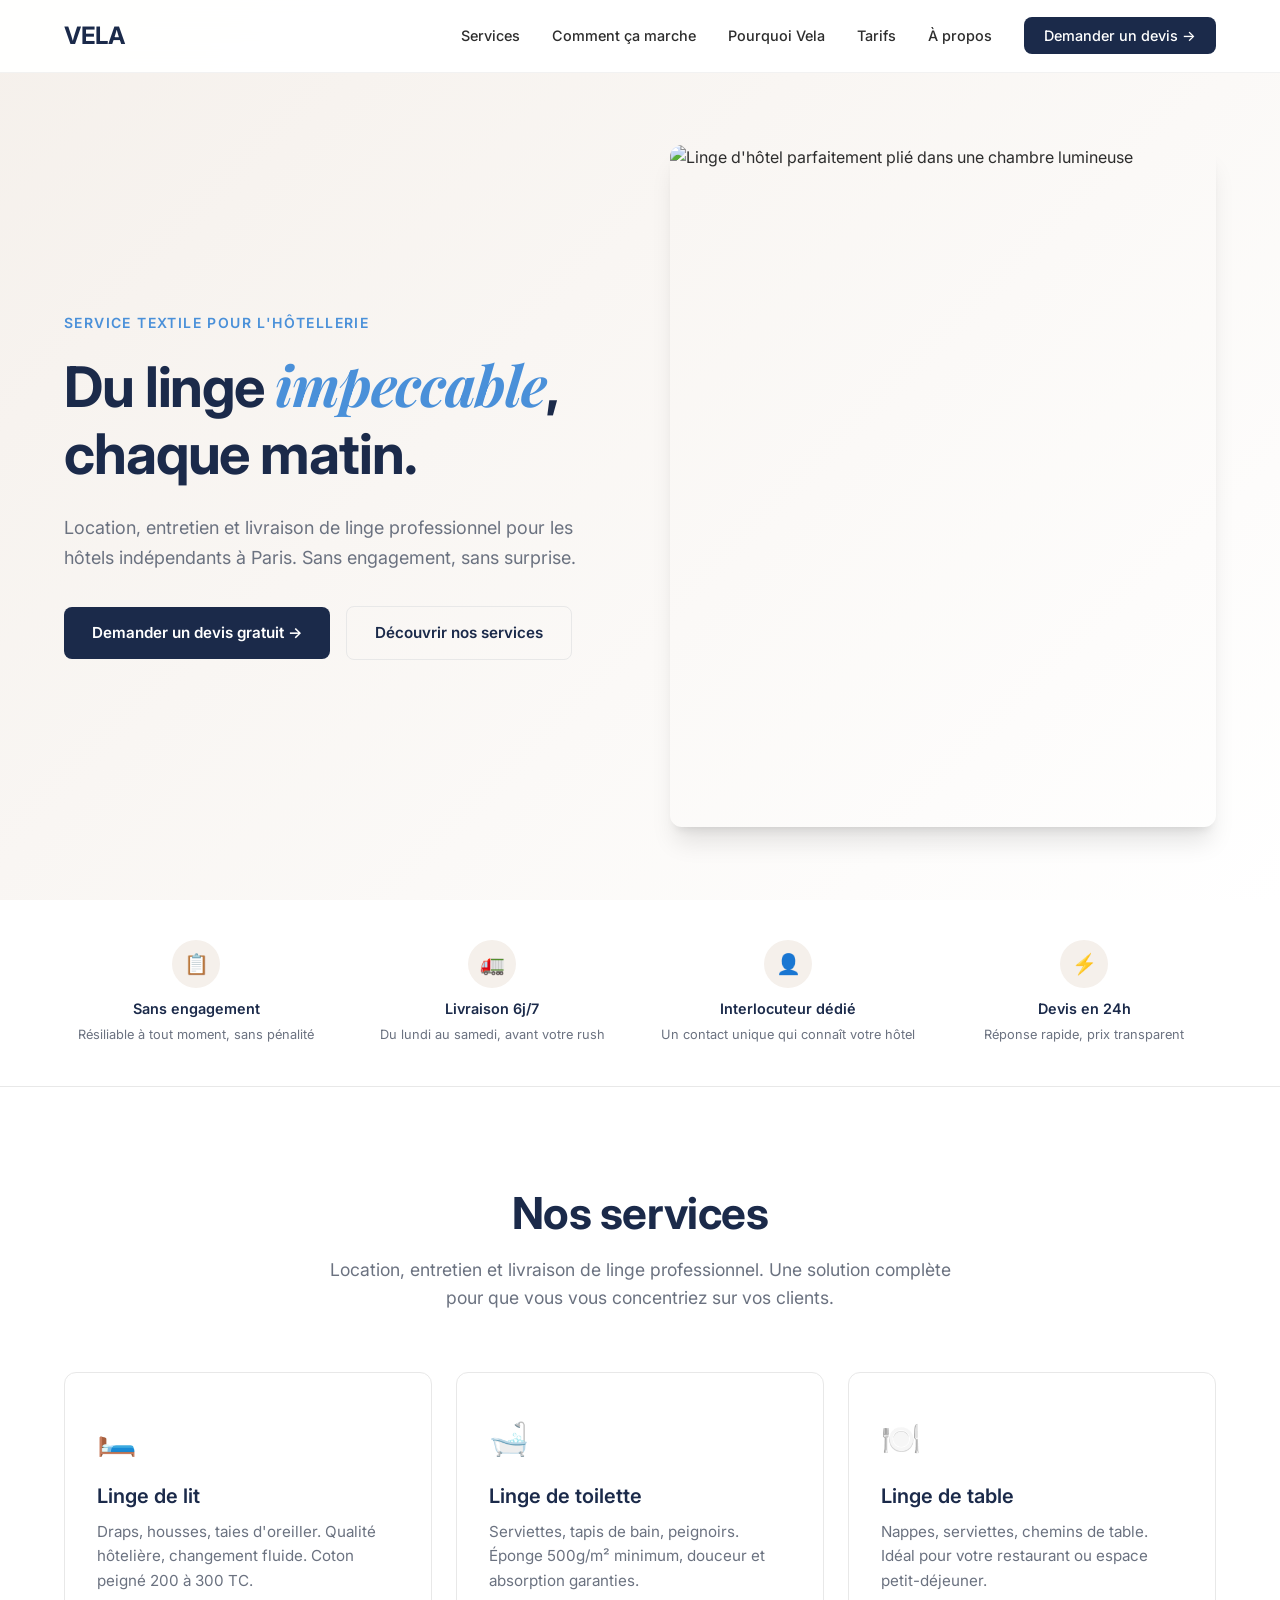
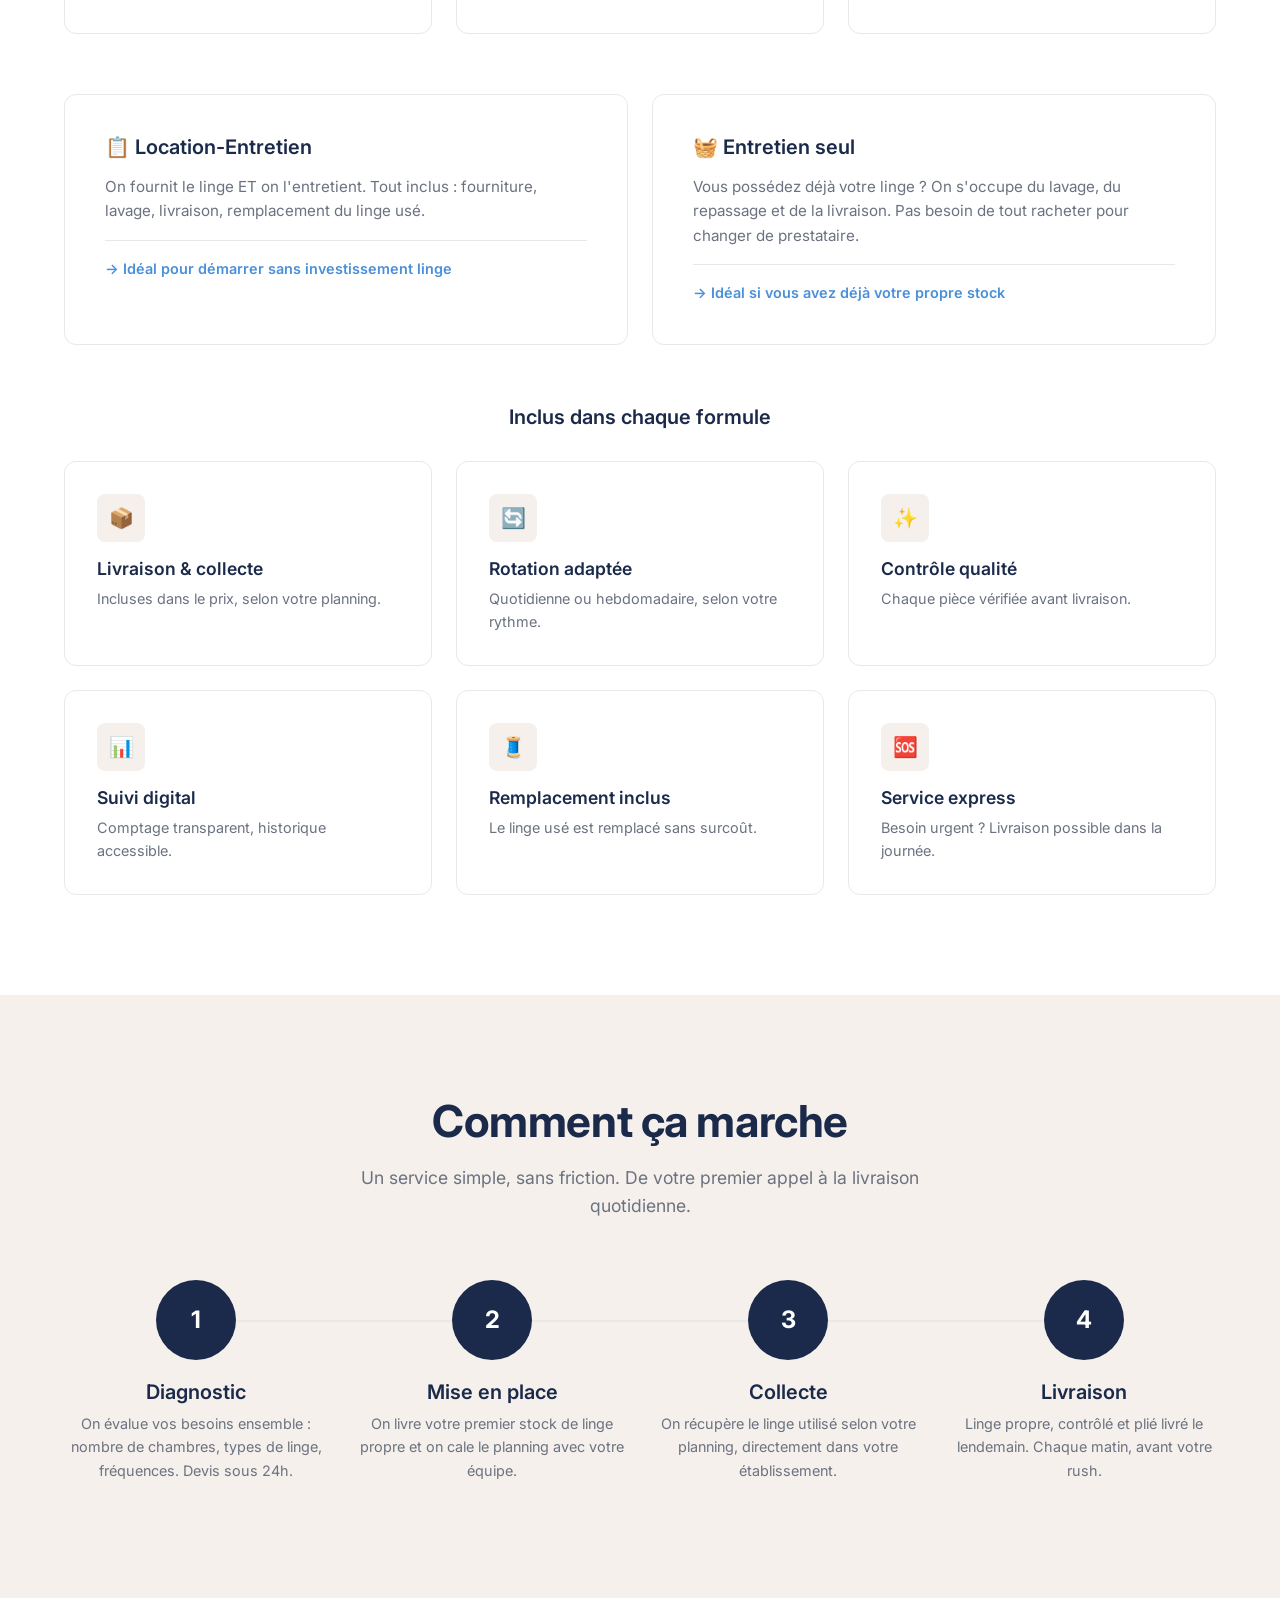
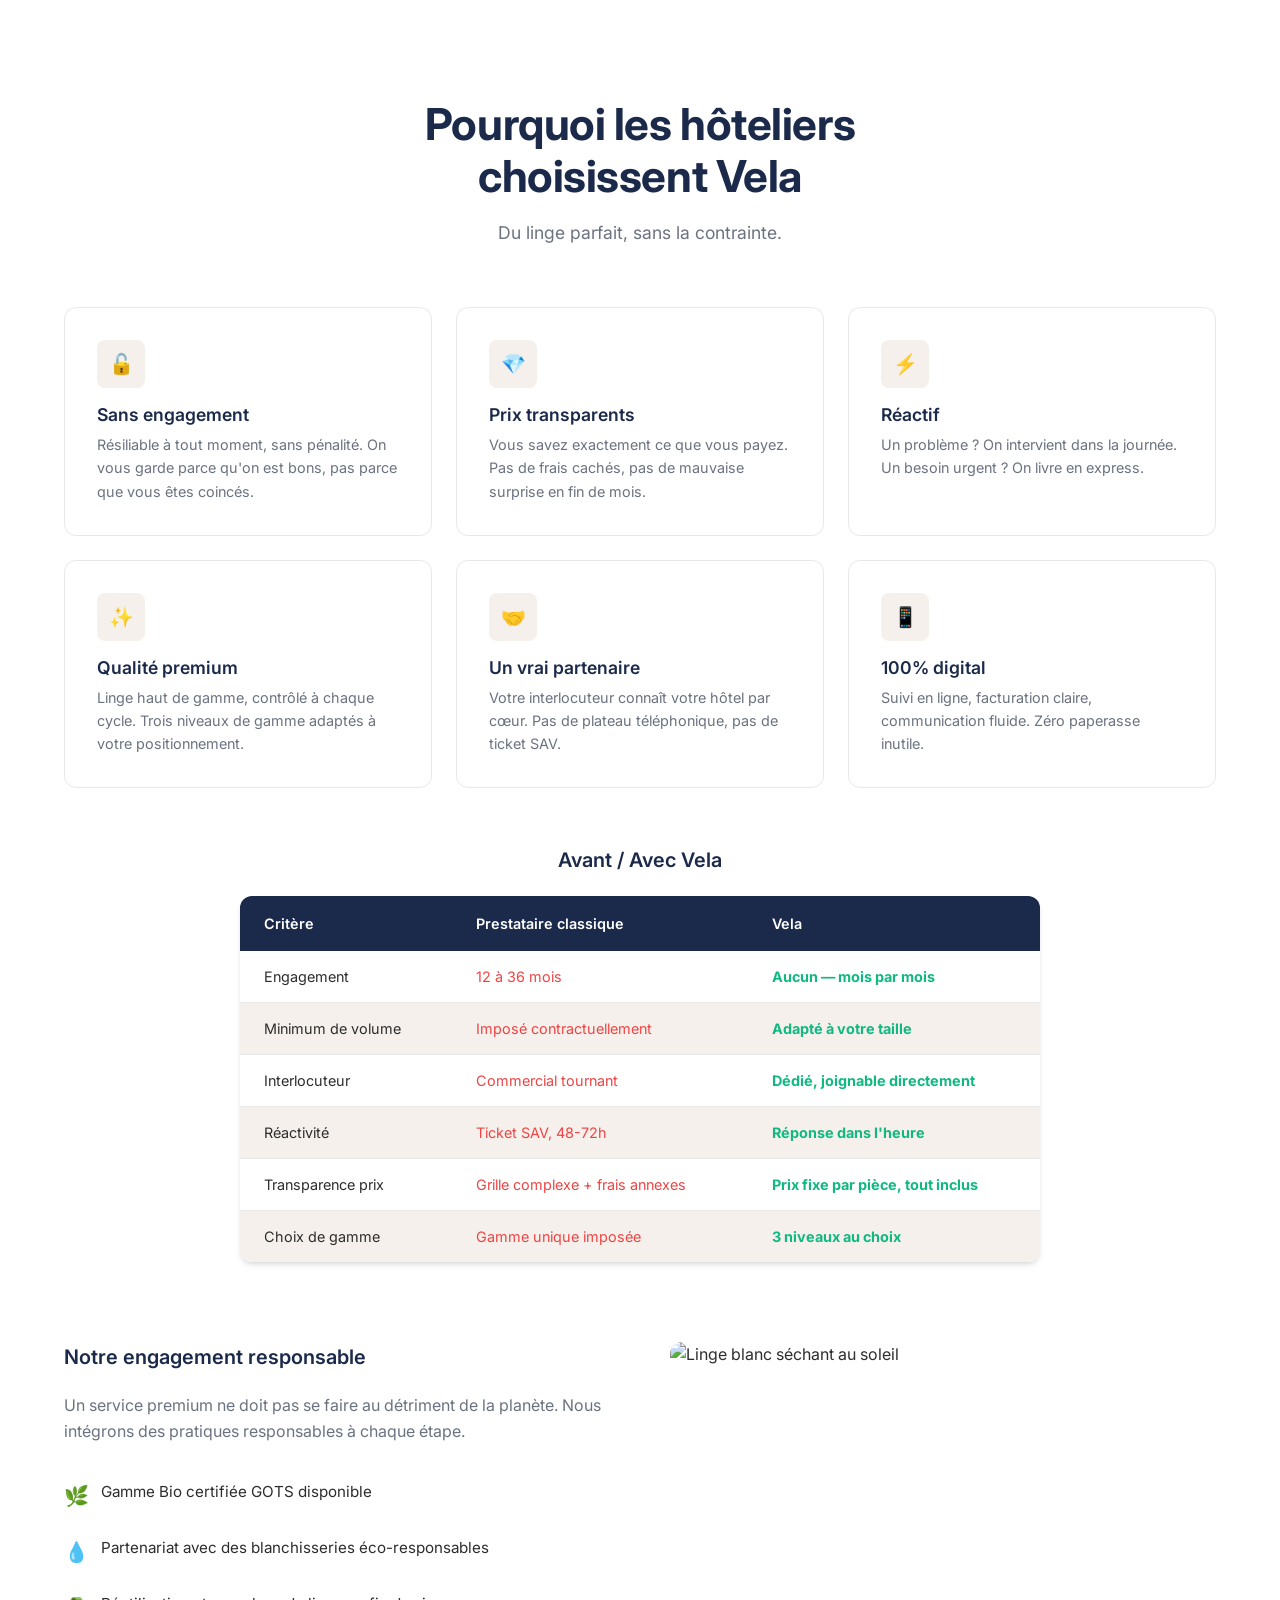
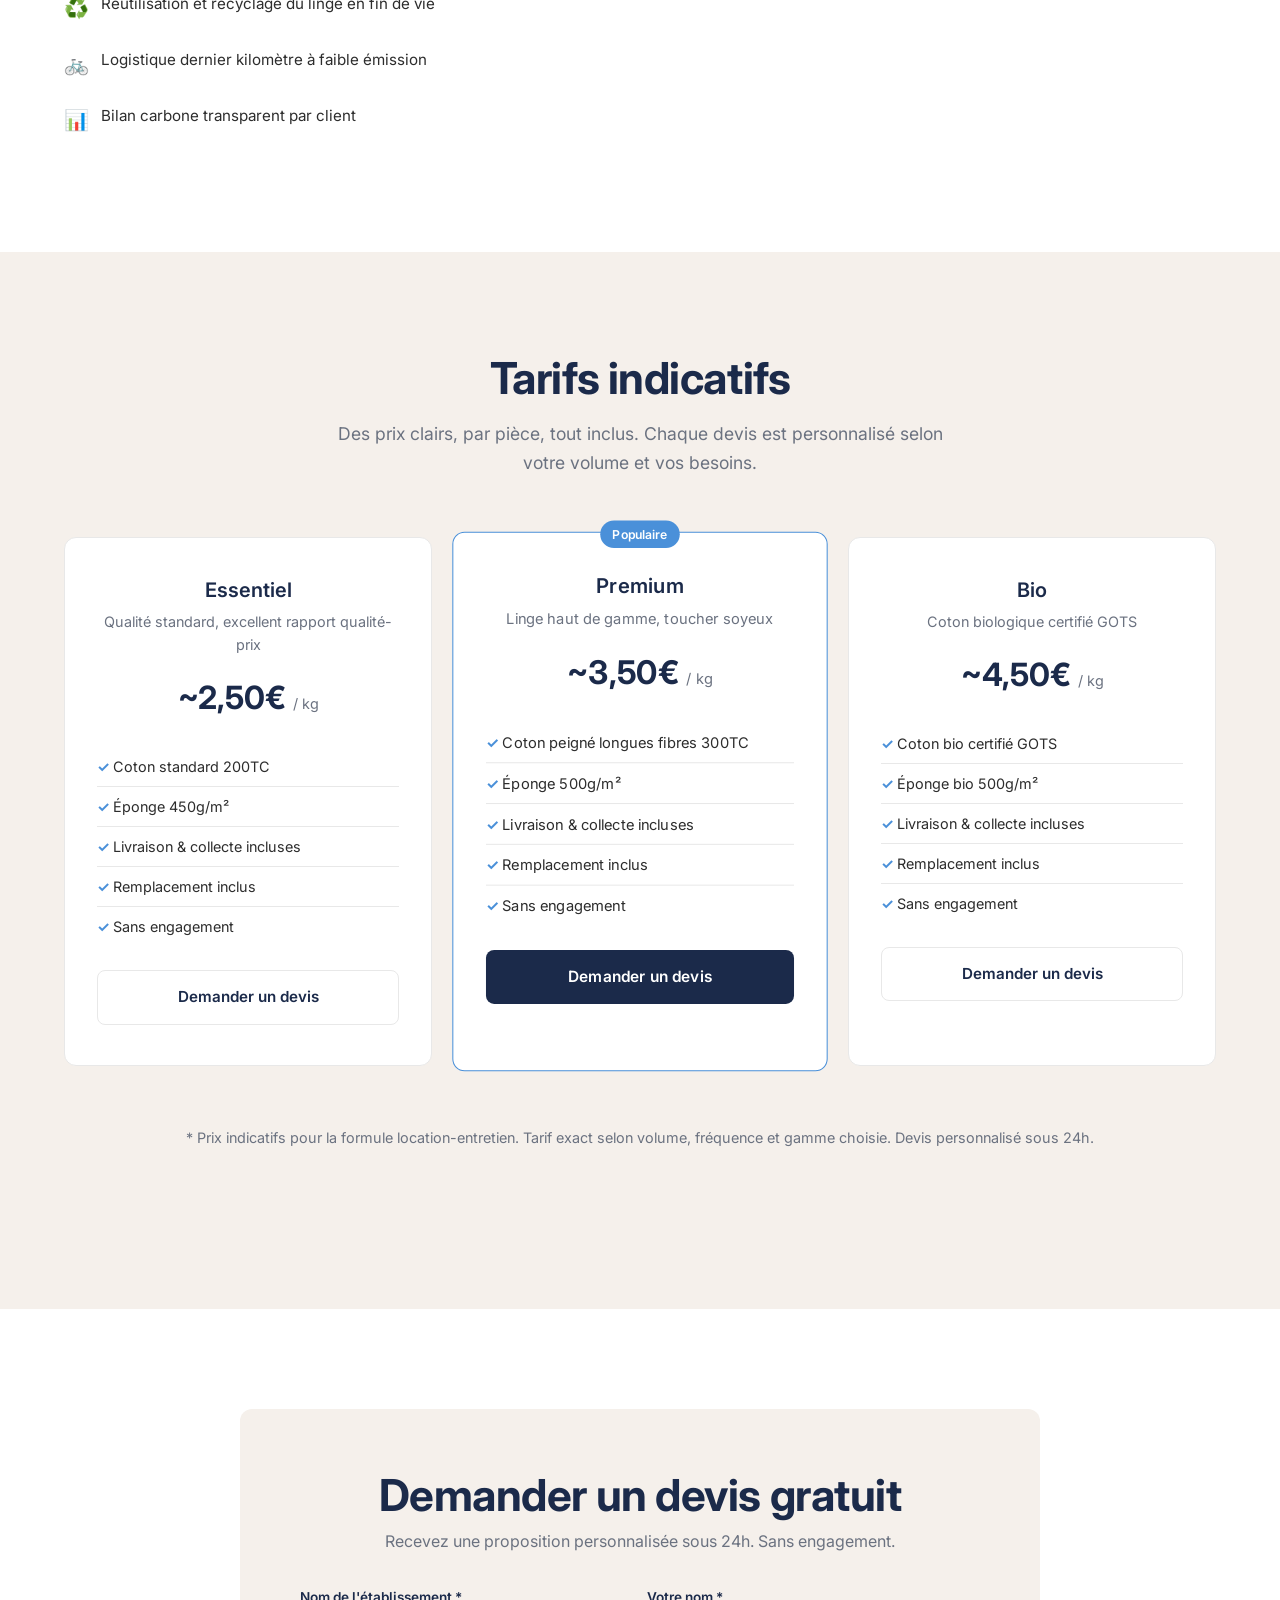
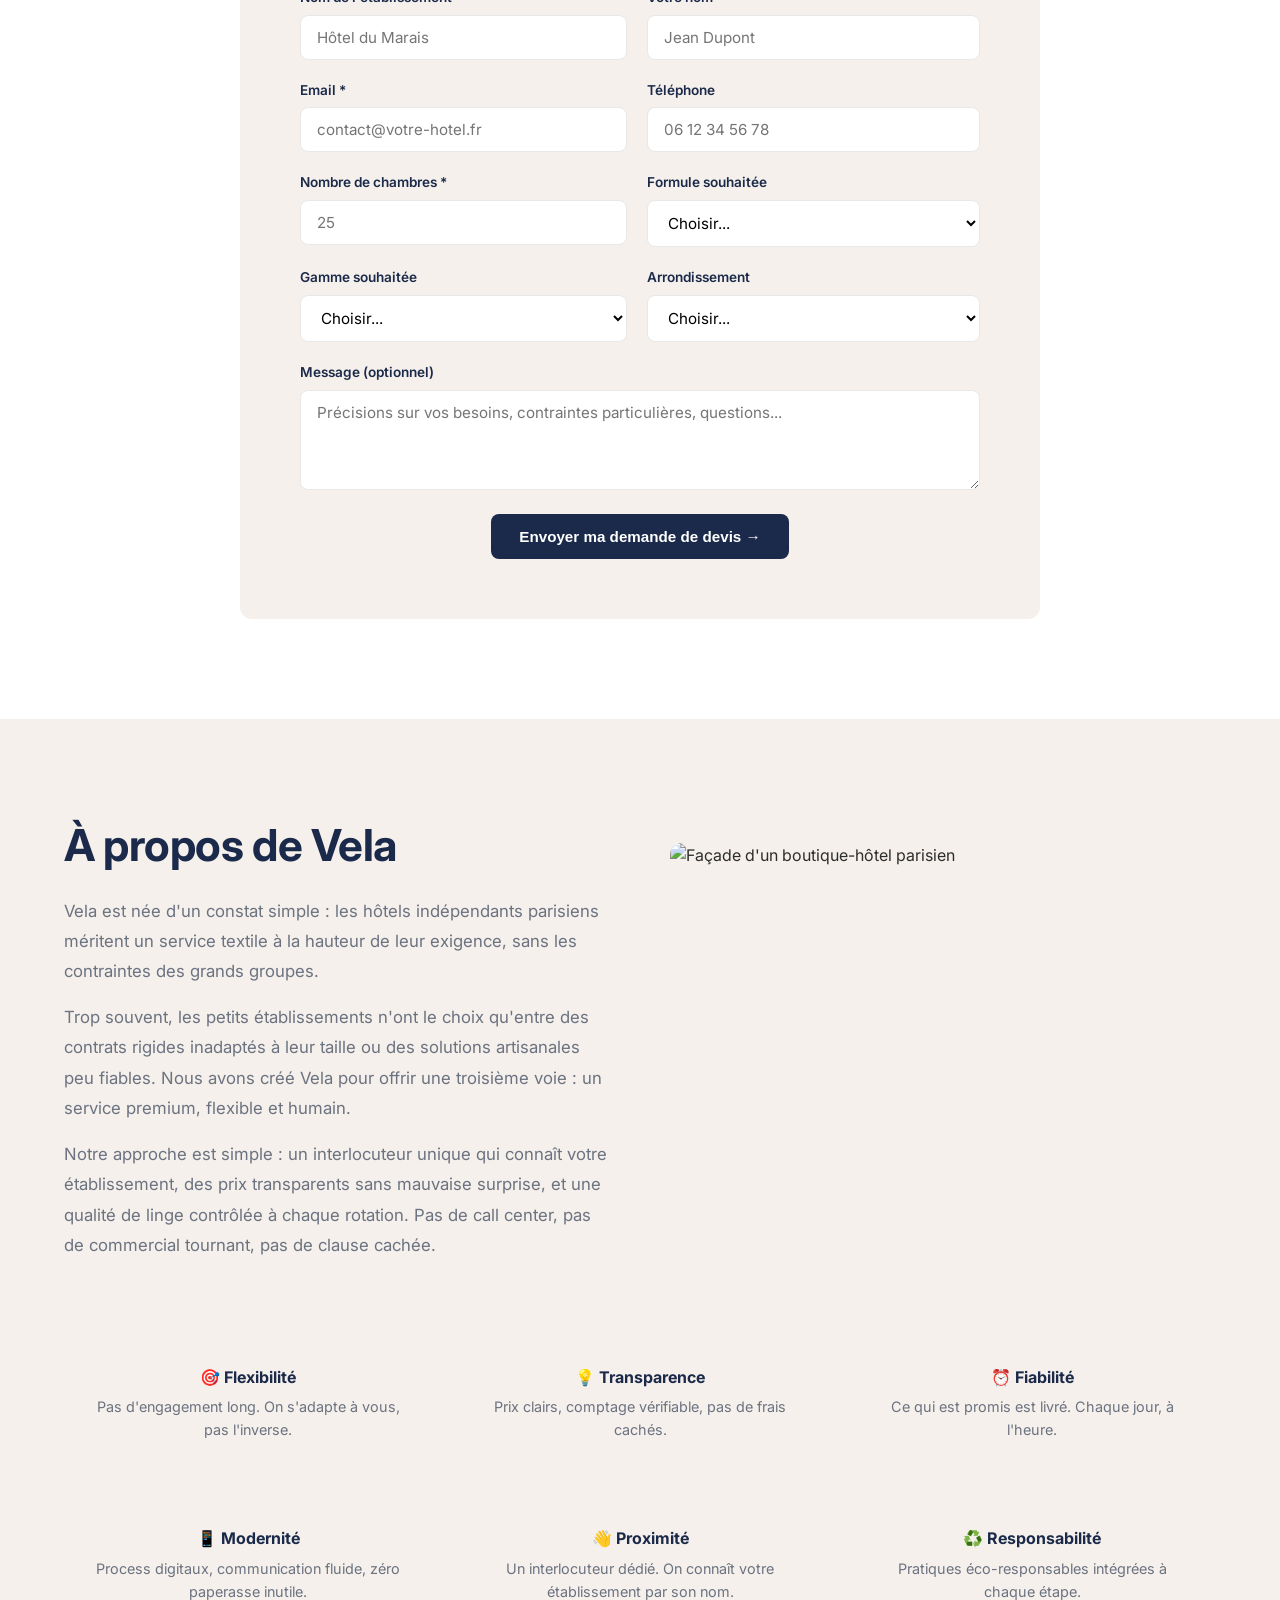
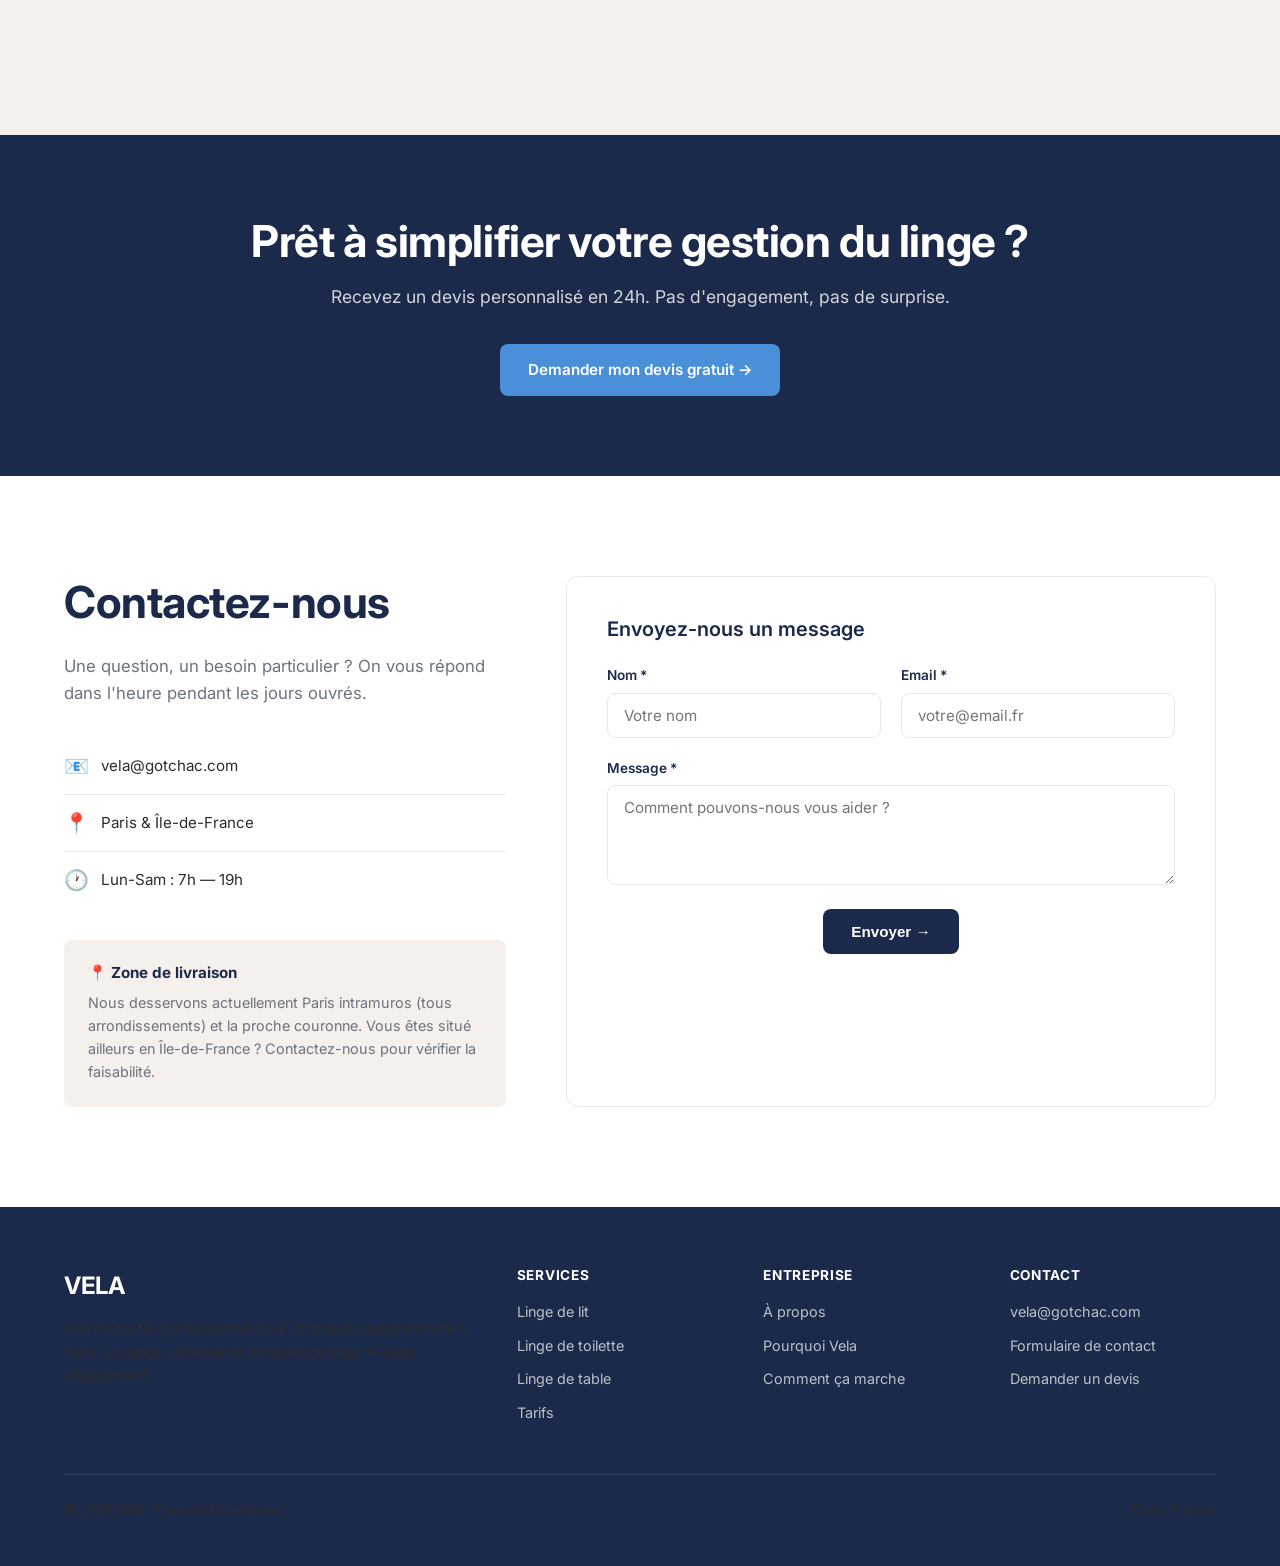
==== index.html @ cf4f5c00 "Add files via upload" ====
<!DOCTYPE html>
<html lang="fr">
<head>
  <meta charset="UTF-8">
  <meta name="viewport" content="width=device-width, initial-scale=1.0">
  <title>Vela — Service textile professionnel pour l'hôtellerie à Paris</title>
  <meta name="description" content="Location, entretien et livraison de linge professionnel pour les hôtels indépendants à Paris. Sans engagement, sans surprise.">
  
  <!-- Fonts -->
  <link rel="preconnect" href="https://fonts.googleapis.com">
  <link rel="preconnect" href="https://fonts.gstatic.com" crossorigin>
  <link href="https://fonts.googleapis.com/css2?family=Inter:wght@400;500;600;700&family=Playfair+Display:ital@0;1&display=swap" rel="stylesheet">
  
  <!-- Styles -->
  <link rel="stylesheet" href="styles.css">
  
  <!-- Favicon (simple V) -->
  <link rel="icon" href="data:image/svg+xml,<svg xmlns='http://www.w3.org/2000/svg' viewBox='0 0 100 100'><text y='.9em' font-size='90'>⛵</text></svg>">
</head>
<body>

  <!-- ========== NAVIGATION ========== -->
  <nav class="nav">
    <div class="nav-inner">
      <a href="#" class="nav-logo">VELA</a>
      <ul class="nav-links">
        <li><a href="#services">Services</a></li>
        <li><a href="#process">Comment ça marche</a></li>
        <li><a href="#pourquoi">Pourquoi Vela</a></li>
        <li><a href="#tarifs">Tarifs</a></li>
        <li><a href="#apropos">À propos</a></li>
        <li><a href="#devis" class="nav-cta">Demander un devis →</a></li>
      </ul>
      <button class="nav-mobile-toggle" aria-label="Menu">
        <span></span>
        <span></span>
        <span></span>
      </button>
    </div>
  </nav>

  <!-- Mobile Menu -->
  <div class="nav-mobile-menu">
    <a href="#services">Services</a>
    <a href="#process">Comment ça marche</a>
    <a href="#pourquoi">Pourquoi Vela</a>
    <a href="#tarifs">Tarifs</a>
    <a href="#apropos">À propos</a>
    <a href="#devis">Demander un devis</a>
  </div>

  <!-- ========== HERO ========== -->
  <section class="hero" id="home">
    <div class="hero-content">
      <div class="hero-text">
        <p class="hero-eyebrow">Service textile pour l'hôtellerie</p>
        <h1>Du linge <em>impeccable</em>, chaque matin.</h1>
        <p class="hero-subtitle">
          Location, entretien et livraison de linge professionnel 
          pour les hôtels indépendants à Paris. Sans engagement, sans surprise.
        </p>
        <div class="hero-ctas">
          <a href="#devis" class="btn btn-primary">Demander un devis gratuit →</a>
          <a href="#services" class="btn btn-secondary">Découvrir nos services</a>
        </div>
      </div>
      <div class="hero-image">
        <img src="https://images.unsplash.com/photo-1590490360182-c33d7e8f4ea3?w=800&q=80" alt="Linge d'hôtel parfaitement plié dans une chambre lumineuse">
      </div>
    </div>
  </section>

  <!-- ========== REASSURANCE BAR ========== -->
  <section class="reassurance">
    <div class="container">
      <div class="reassurance-grid">
        <div class="reassurance-item">
          <div class="reassurance-icon">📋</div>
          <h4>Sans engagement</h4>
          <p>Résiliable à tout moment, sans pénalité</p>
        </div>
        <div class="reassurance-item">
          <div class="reassurance-icon">🚛</div>
          <h4>Livraison 6j/7</h4>
          <p>Du lundi au samedi, avant votre rush</p>
        </div>
        <div class="reassurance-item">
          <div class="reassurance-icon">👤</div>
          <h4>Interlocuteur dédié</h4>
          <p>Un contact unique qui connaît votre hôtel</p>
        </div>
        <div class="reassurance-item">
          <div class="reassurance-icon">⚡</div>
          <h4>Devis en 24h</h4>
          <p>Réponse rapide, prix transparent</p>
        </div>
      </div>
    </div>
  </section>

  <!-- ========== SERVICES ========== -->
  <section class="section" id="services">
    <div class="container">
      <div class="section-header fade-in">
        <h2>Nos services</h2>
        <p>Location, entretien et livraison de linge professionnel. Une solution complète pour que vous vous concentriez sur vos clients.</p>
      </div>
      
      <div class="services-grid fade-in">
        <div class="service-card">
          <div class="service-card-icon">🛏️</div>
          <h3>Linge de lit</h3>
          <p>Draps, housses, taies d'oreiller. Qualité hôtelière, changement fluide. Coton peigné 200 à 300 TC.</p>
        </div>
        <div class="service-card">
          <div class="service-card-icon">🛁</div>
          <h3>Linge de toilette</h3>
          <p>Serviettes, tapis de bain, peignoirs. Éponge 500g/m² minimum, douceur et absorption garanties.</p>
        </div>
        <div class="service-card">
          <div class="service-card-icon">🍽️</div>
          <h3>Linge de table</h3>
          <p>Nappes, serviettes, chemins de table. Idéal pour votre restaurant ou espace petit-déjeuner.</p>
        </div>
      </div>

      <!-- Formulas -->
      <div class="formulas-grid fade-in" style="margin-top: 60px;">
        <div class="formula-card">
          <h3>📋 Location-Entretien</h3>
          <p>On fournit le linge ET on l'entretient. Tout inclus : fourniture, lavage, livraison, remplacement du linge usé.</p>
          <div class="formula-ideal">→ Idéal pour démarrer sans investissement linge</div>
        </div>
        <div class="formula-card">
          <h3>🧺 Entretien seul</h3>
          <p>Vous possédez déjà votre linge ? On s'occupe du lavage, du repassage et de la livraison. Pas besoin de tout racheter pour changer de prestataire.</p>
          <div class="formula-ideal">→ Idéal si vous avez déjà votre propre stock</div>
        </div>
      </div>

      <!-- Services included -->
      <div style="margin-top: 60px;" class="fade-in">
        <h3 style="text-align: center; margin-bottom: 32px;">Inclus dans chaque formule</h3>
        <div class="why-grid">
          <div class="why-card">
            <div class="why-card-icon">📦</div>
            <h3>Livraison & collecte</h3>
            <p>Incluses dans le prix, selon votre planning.</p>
          </div>
          <div class="why-card">
            <div class="why-card-icon">🔄</div>
            <h3>Rotation adaptée</h3>
            <p>Quotidienne ou hebdomadaire, selon votre rythme.</p>
          </div>
          <div class="why-card">
            <div class="why-card-icon">✨</div>
            <h3>Contrôle qualité</h3>
            <p>Chaque pièce vérifiée avant livraison.</p>
          </div>
          <div class="why-card">
            <div class="why-card-icon">📊</div>
            <h3>Suivi digital</h3>
            <p>Comptage transparent, historique accessible.</p>
          </div>
          <div class="why-card">
            <div class="why-card-icon">🧵</div>
            <h3>Remplacement inclus</h3>
            <p>Le linge usé est remplacé sans surcoût.</p>
          </div>
          <div class="why-card">
            <div class="why-card-icon">🆘</div>
            <h3>Service express</h3>
            <p>Besoin urgent ? Livraison possible dans la journée.</p>
          </div>
        </div>
      </div>
    </div>
  </section>

  <!-- ========== PROCESS ========== -->
  <section class="section section-warm" id="process">
    <div class="container">
      <div class="section-header fade-in">
        <h2>Comment ça marche</h2>
        <p>Un service simple, sans friction. De votre premier appel à la livraison quotidienne.</p>
      </div>
      
      <div class="process-grid fade-in">
        <div class="process-step">
          <div class="process-number">1</div>
          <h3>Diagnostic</h3>
          <p>On évalue vos besoins ensemble : nombre de chambres, types de linge, fréquences. Devis sous 24h.</p>
        </div>
        <div class="process-step">
          <div class="process-number">2</div>
          <h3>Mise en place</h3>
          <p>On livre votre premier stock de linge propre et on cale le planning avec votre équipe.</p>
        </div>
        <div class="process-step">
          <div class="process-number">3</div>
          <h3>Collecte</h3>
          <p>On récupère le linge utilisé selon votre planning, directement dans votre établissement.</p>
        </div>
        <div class="process-step">
          <div class="process-number">4</div>
          <h3>Livraison</h3>
          <p>Linge propre, contrôlé et plié livré le lendemain. Chaque matin, avant votre rush.</p>
        </div>
      </div>
    </div>
  </section>

  <!-- ========== POURQUOI VELA ========== -->
  <section class="section" id="pourquoi">
    <div class="container">
      <div class="section-header fade-in">
        <h2>Pourquoi les hôteliers choisissent Vela</h2>
        <p>Du linge parfait, sans la contrainte.</p>
      </div>
      
      <div class="why-grid fade-in">
        <div class="why-card">
          <div class="why-card-icon">🔓</div>
          <h3>Sans engagement</h3>
          <p>Résiliable à tout moment, sans pénalité. On vous garde parce qu'on est bons, pas parce que vous êtes coincés.</p>
        </div>
        <div class="why-card">
          <div class="why-card-icon">💎</div>
          <h3>Prix transparents</h3>
          <p>Vous savez exactement ce que vous payez. Pas de frais cachés, pas de mauvaise surprise en fin de mois.</p>
        </div>
        <div class="why-card">
          <div class="why-card-icon">⚡</div>
          <h3>Réactif</h3>
          <p>Un problème ? On intervient dans la journée. Un besoin urgent ? On livre en express.</p>
        </div>
        <div class="why-card">
          <div class="why-card-icon">✨</div>
          <h3>Qualité premium</h3>
          <p>Linge haut de gamme, contrôlé à chaque cycle. Trois niveaux de gamme adaptés à votre positionnement.</p>
        </div>
        <div class="why-card">
          <div class="why-card-icon">🤝</div>
          <h3>Un vrai partenaire</h3>
          <p>Votre interlocuteur connaît votre hôtel par cœur. Pas de plateau téléphonique, pas de ticket SAV.</p>
        </div>
        <div class="why-card">
          <div class="why-card-icon">📱</div>
          <h3>100% digital</h3>
          <p>Suivi en ligne, facturation claire, communication fluide. Zéro paperasse inutile.</p>
        </div>
      </div>

      <!-- Comparison Table -->
      <div class="comparison fade-in">
        <h3 style="text-align: center; margin-bottom: 24px;">Avant / Avec Vela</h3>
        <table class="comparison-table">
          <thead>
            <tr>
              <th>Critère</th>
              <th>Prestataire classique</th>
              <th>Vela</th>
            </tr>
          </thead>
          <tbody>
            <tr>
              <td>Engagement</td>
              <td class="cross">12 à 36 mois</td>
              <td class="check">Aucun — mois par mois</td>
            </tr>
            <tr>
              <td>Minimum de volume</td>
              <td class="cross">Imposé contractuellement</td>
              <td class="check">Adapté à votre taille</td>
            </tr>
            <tr>
              <td>Interlocuteur</td>
              <td class="cross">Commercial tournant</td>
              <td class="check">Dédié, joignable directement</td>
            </tr>
            <tr>
              <td>Réactivité</td>
              <td class="cross">Ticket SAV, 48-72h</td>
              <td class="check">Réponse dans l'heure</td>
            </tr>
            <tr>
              <td>Transparence prix</td>
              <td class="cross">Grille complexe + frais annexes</td>
              <td class="check">Prix fixe par pièce, tout inclus</td>
            </tr>
            <tr>
              <td>Choix de gamme</td>
              <td class="cross">Gamme unique imposée</td>
              <td class="check">3 niveaux au choix</td>
            </tr>
          </tbody>
        </table>
      </div>

      <!-- RSE -->
      <div class="rse-content fade-in" style="margin-top: 80px;">
        <div>
          <h3 style="margin-bottom: 24px;">Notre engagement responsable</h3>
          <p style="color: var(--color-light-text); margin-bottom: 24px;">Un service premium ne doit pas se faire au détriment de la planète. Nous intégrons des pratiques responsables à chaque étape.</p>
          <ul class="rse-list">
            <li><span>🌿</span> Gamme Bio certifiée GOTS disponible</li>
            <li><span>💧</span> Partenariat avec des blanchisseries éco-responsables</li>
            <li><span>♻️</span> Réutilisation et recyclage du linge en fin de vie</li>
            <li><span>🚲</span> Logistique dernier kilomètre à faible émission</li>
            <li><span>📊</span> Bilan carbone transparent par client</li>
          </ul>
        </div>
        <div class="about-image">
          <img src="https://images.unsplash.com/photo-1501876725168-00c445821c9e?w=700&q=80" alt="Linge blanc séchant au soleil">
        </div>
      </div>
    </div>
  </section>

  <!-- ========== TARIFS ========== -->
  <section class="section section-warm" id="tarifs">
    <div class="container">
      <div class="section-header fade-in">
        <h2>Tarifs indicatifs</h2>
        <p>Des prix clairs, par pièce, tout inclus. Chaque devis est personnalisé selon votre volume et vos besoins.</p>
      </div>

      <div class="pricing-cards fade-in">
        <div class="pricing-card">
          <h3>Essentiel</h3>
          <p style="color: var(--color-light-text); font-size: 0.9rem;">Qualité standard, excellent rapport qualité-prix</p>
          <div class="price">~2,50€ <span>/ kg</span></div>
          <ul>
            <li>Coton standard 200TC</li>
            <li>Éponge 450g/m²</li>
            <li>Livraison & collecte incluses</li>
            <li>Remplacement inclus</li>
            <li>Sans engagement</li>
          </ul>
          <a href="#devis" class="btn btn-secondary" style="width: 100%; justify-content: center;">Demander un devis</a>
        </div>

        <div class="pricing-card featured">
          <h3>Premium</h3>
          <p style="color: var(--color-light-text); font-size: 0.9rem;">Linge haut de gamme, toucher soyeux</p>
          <div class="price">~3,50€ <span>/ kg</span></div>
          <ul>
            <li>Coton peigné longues fibres 300TC</li>
            <li>Éponge 500g/m²</li>
            <li>Livraison & collecte incluses</li>
            <li>Remplacement inclus</li>
            <li>Sans engagement</li>
          </ul>
          <a href="#devis" class="btn btn-primary" style="width: 100%; justify-content: center;">Demander un devis</a>
        </div>

        <div class="pricing-card">
          <h3>Bio</h3>
          <p style="color: var(--color-light-text); font-size: 0.9rem;">Coton biologique certifié GOTS</p>
          <div class="price">~4,50€ <span>/ kg</span></div>
          <ul>
            <li>Coton bio certifié GOTS</li>
            <li>Éponge bio 500g/m²</li>
            <li>Livraison & collecte incluses</li>
            <li>Remplacement inclus</li>
            <li>Sans engagement</li>
          </ul>
          <a href="#devis" class="btn btn-secondary" style="width: 100%; justify-content: center;">Demander un devis</a>
        </div>
      </div>

      <p style="text-align: center; color: var(--color-light-text); font-size: 0.9rem; margin-bottom: 60px;">
        * Prix indicatifs pour la formule location-entretien. Tarif exact selon volume, fréquence et gamme choisie. Devis personnalisé sous 24h.
      </p>
    </div>
  </section>

  <!-- ========== DEVIS FORM ========== -->
  <section class="section" id="devis">
    <div class="container">
      <div class="quote-form-section fade-in">
        <h2>Demander un devis gratuit</h2>
        <p>Recevez une proposition personnalisée sous 24h. Sans engagement.</p>
        
        <form id="quote-form">
          <div class="form-grid">
            <div class="form-group">
              <label for="hotel-name">Nom de l'établissement *</label>
              <input type="text" id="hotel-name" name="hotel_name" required placeholder="Hôtel du Marais">
            </div>
            <div class="form-group">
              <label for="contact-name">Votre nom *</label>
              <input type="text" id="contact-name" name="contact_name" required placeholder="Jean Dupont">
            </div>
            <div class="form-group">
              <label for="email">Email *</label>
              <input type="email" id="email" name="email" required placeholder="contact@votre-hotel.fr">
            </div>
            <div class="form-group">
              <label for="phone">Téléphone</label>
              <input type="tel" id="phone" name="phone" placeholder="06 12 34 56 78">
            </div>
            <div class="form-group">
              <label for="rooms">Nombre de chambres *</label>
              <input type="number" id="rooms" name="rooms" required placeholder="25" min="1">
            </div>
            <div class="form-group">
              <label for="formula">Formule souhaitée</label>
              <select id="formula" name="formula">
                <option value="">Choisir...</option>
                <option value="location-entretien">Location-Entretien (tout inclus)</option>
                <option value="entretien-seul">Entretien seul (votre linge)</option>
                <option value="ne-sait-pas">Je ne sais pas encore</option>
              </select>
            </div>
            <div class="form-group">
              <label for="gamme">Gamme souhaitée</label>
              <select id="gamme" name="gamme">
                <option value="">Choisir...</option>
                <option value="essentiel">Essentiel</option>
                <option value="premium">Premium</option>
                <option value="bio">Bio</option>
                <option value="ne-sait-pas">À définir ensemble</option>
              </select>
            </div>
            <div class="form-group">
              <label for="arrondissement">Arrondissement</label>
              <select id="arrondissement" name="arrondissement">
                <option value="">Choisir...</option>
                <option value="1-4">1er - 4e (Centre / Marais)</option>
                <option value="5-6">5e - 6e (Quartier Latin / Saint-Germain)</option>
                <option value="7-8">7e - 8e (Tour Eiffel / Champs-Élysées)</option>
                <option value="9-10">9e - 10e (Opéra / Gare du Nord)</option>
                <option value="11-12">11e - 12e (Bastille / Nation)</option>
                <option value="13-15">13e - 15e (Rive Gauche)</option>
                <option value="16-17">16e - 17e (Ouest)</option>
                <option value="18-20">18e - 20e (Nord-Est)</option>
                <option value="hors-paris">Hors Paris (proche banlieue)</option>
              </select>
            </div>
            <div class="form-group full-width">
              <label for="message">Message (optionnel)</label>
              <textarea id="message" name="message" placeholder="Précisions sur vos besoins, contraintes particulières, questions..."></textarea>
            </div>
          </div>
          <div class="form-submit">
            <button type="submit" class="btn btn-primary">Envoyer ma demande de devis →</button>
          </div>
        </form>
      </div>
    </div>
  </section>

  <!-- ========== À PROPOS ========== -->
  <section class="section section-warm" id="apropos">
    <div class="container">
      <div class="about-content fade-in">
        <div class="about-text">
          <h2>À propos de Vela</h2>
          <p>
            Vela est née d'un constat simple : les hôtels indépendants parisiens méritent un service textile à la hauteur de leur exigence, sans les contraintes des grands groupes.
          </p>
          <p>
            Trop souvent, les petits établissements n'ont le choix qu'entre des contrats rigides inadaptés à leur taille ou des solutions artisanales peu fiables. Nous avons créé Vela pour offrir une troisième voie : un service premium, flexible et humain.
          </p>
          <p>
            Notre approche est simple : un interlocuteur unique qui connaît votre établissement, des prix transparents sans mauvaise surprise, et une qualité de linge contrôlée à chaque rotation. Pas de call center, pas de commercial tournant, pas de clause cachée.
          </p>
        </div>
        <div class="about-image">
          <img src="https://images.unsplash.com/photo-1566073771259-6a8506099945?w=700&q=80" alt="Façade d'un boutique-hôtel parisien">
        </div>
      </div>

      <div class="values-grid fade-in">
        <div class="value-item">
          <h4>🎯 Flexibilité</h4>
          <p>Pas d'engagement long. On s'adapte à vous, pas l'inverse.</p>
        </div>
        <div class="value-item">
          <h4>💡 Transparence</h4>
          <p>Prix clairs, comptage vérifiable, pas de frais cachés.</p>
        </div>
        <div class="value-item">
          <h4>⏰ Fiabilité</h4>
          <p>Ce qui est promis est livré. Chaque jour, à l'heure.</p>
        </div>
        <div class="value-item">
          <h4>📱 Modernité</h4>
          <p>Process digitaux, communication fluide, zéro paperasse inutile.</p>
        </div>
        <div class="value-item">
          <h4>👋 Proximité</h4>
          <p>Un interlocuteur dédié. On connaît votre établissement par son nom.</p>
        </div>
        <div class="value-item">
          <h4>♻️ Responsabilité</h4>
          <p>Pratiques éco-responsables intégrées à chaque étape.</p>
        </div>
      </div>
    </div>
  </section>

  <!-- ========== CTA BANNER ========== -->
  <section class="section section-dark cta-banner">
    <div class="container fade-in">
      <h2>Prêt à simplifier votre gestion du linge ?</h2>
      <p>Recevez un devis personnalisé en 24h. Pas d'engagement, pas de surprise.</p>
      <a href="#devis" class="btn btn-accent">Demander mon devis gratuit →</a>
    </div>
  </section>

  <!-- ========== CONTACT ========== -->
  <section class="section" id="contact">
    <div class="container">
      <div class="contact-grid fade-in">
        <div class="contact-info">
          <h2>Contactez-nous</h2>
          <p>Une question, un besoin particulier ? On vous répond dans l'heure pendant les jours ouvrés.</p>
          
          <ul class="contact-details">
            <li><span>📧</span> vela@gotchac.com</li>
            <li><span>📍</span> Paris & Île-de-France</li>
            <li><span>🕐</span> Lun-Sam : 7h — 19h</li>
          </ul>

          <div class="zone-info">
            <h4>📍 Zone de livraison</h4>
            <p>Nous desservons actuellement Paris intramuros (tous arrondissements) et la proche couronne. Vous êtes situé ailleurs en Île-de-France ? Contactez-nous pour vérifier la faisabilité.</p>
          </div>
        </div>
        
        <div class="contact-form">
          <h3 style="margin-bottom: 24px;">Envoyez-nous un message</h3>
          <form>
            <div class="form-grid">
              <div class="form-group">
                <label for="contact-form-name">Nom *</label>
                <input type="text" id="contact-form-name" required placeholder="Votre nom">
              </div>
              <div class="form-group">
                <label for="contact-form-email">Email *</label>
                <input type="email" id="contact-form-email" required placeholder="votre@email.fr">
              </div>
              <div class="form-group full-width">
                <label for="contact-form-message">Message *</label>
                <textarea id="contact-form-message" required placeholder="Comment pouvons-nous vous aider ?"></textarea>
              </div>
            </div>
            <div class="form-submit">
              <button type="submit" class="btn btn-primary">Envoyer →</button>
            </div>
          </form>
        </div>
      </div>
    </div>
  </section>

  <!-- ========== FOOTER ========== -->
  <footer class="footer">
    <div class="container">
      <div class="footer-grid">
        <div class="footer-brand">
          <div class="nav-logo" style="color: white; margin-bottom: 4px;">VELA</div>
          <p>Service textile professionnel pour l'hôtellerie indépendante à Paris. Location, entretien et livraison de linge — sans engagement.</p>
        </div>
        <div class="footer-col">
          <h4>Services</h4>
          <ul>
            <li><a href="#services">Linge de lit</a></li>
            <li><a href="#services">Linge de toilette</a></li>
            <li><a href="#services">Linge de table</a></li>
            <li><a href="#tarifs">Tarifs</a></li>
          </ul>
        </div>
        <div class="footer-col">
          <h4>Entreprise</h4>
          <ul>
            <li><a href="#apropos">À propos</a></li>
            <li><a href="#pourquoi">Pourquoi Vela</a></li>
            <li><a href="#process">Comment ça marche</a></li>
          </ul>
        </div>
        <div class="footer-col">
          <h4>Contact</h4>
          <ul>
            <li><a href="mailto:vela@gotchac.com">vela@gotchac.com</a></li>
            <li><a href="#contact">Formulaire de contact</a></li>
            <li><a href="#devis">Demander un devis</a></li>
          </ul>
        </div>
      </div>
      <div class="footer-bottom">
        <p>© 2026 Vela. Tous droits réservés.</p>
        <p>Paris, France</p>
      </div>
    </div>
  </footer>

  <!-- Scripts -->
  <script src="script.js"></script>
</body>
</html>
---- styles.css ----
/* ==========================================================================
   VELA — Professional Textile Services for Independent Hotels
   Stylesheet v1.0
   ========================================================================== */

/* ---------- CSS Custom Properties ---------- */
:root {
  --color-primary: #1B2A4A;
  --color-white: #FFFFFF;
  --color-accent: #4A90D9;
  --color-accent-hover: #3A7BC8;
  --color-warm: #F5F0EB;
  --color-text: #2D2D2D;
  --color-subtle: #E8E8E8;
  --color-light-text: #6B7280;

  --font-body: 'Inter', -apple-system, BlinkMacSystemFont, 'Segoe UI', sans-serif;
  --font-display: 'Playfair Display', Georgia, serif;

  --max-width: 1200px;
  --section-padding: 100px 0;
  --section-padding-mobile: 60px 0;

  --radius: 12px;
  --radius-sm: 8px;
  --shadow: 0 4px 6px -1px rgba(0,0,0,0.1), 0 2px 4px -2px rgba(0,0,0,0.1);
  --shadow-lg: 0 20px 25px -5px rgba(0,0,0,0.1), 0 8px 10px -6px rgba(0,0,0,0.1);

  --transition: all 0.3s ease;
}

/* ---------- Reset & Base ---------- */
*, *::before, *::after {
  box-sizing: border-box;
  margin: 0;
  padding: 0;
}

html {
  scroll-behavior: smooth;
  font-size: 16px;
}

body {
  font-family: var(--font-body);
  color: var(--color-text);
  line-height: 1.6;
  background: var(--color-white);
  -webkit-font-smoothing: antialiased;
  -moz-osx-font-smoothing: grayscale;
}

img {
  max-width: 100%;
  height: auto;
  display: block;
}

a {
  color: var(--color-accent);
  text-decoration: none;
  transition: var(--transition);
}

a:hover {
  color: var(--color-accent-hover);
}

h1, h2, h3, h4 {
  color: var(--color-primary);
  line-height: 1.2;
  font-weight: 700;
}

h1 {
  font-size: clamp(2.5rem, 5vw, 3.5rem);
  letter-spacing: -0.02em;
}

h2 {
  font-size: clamp(2rem, 4vw, 2.75rem);
  letter-spacing: -0.01em;
}

h3 {
  font-size: 1.25rem;
  font-weight: 600;
}

p {
  margin-bottom: 1rem;
  color: var(--color-text);
}

.container {
  max-width: var(--max-width);
  margin: 0 auto;
  padding: 0 24px;
}

/* ---------- Navigation ---------- */
.nav {
  position: fixed;
  top: 0;
  left: 0;
  right: 0;
  z-index: 1000;
  background: rgba(255, 255, 255, 0.95);
  backdrop-filter: blur(20px);
  -webkit-backdrop-filter: blur(20px);
  border-bottom: 1px solid rgba(0,0,0,0.05);
  transition: var(--transition);
}

.nav.scrolled {
  box-shadow: 0 1px 3px rgba(0,0,0,0.1);
}

.nav-inner {
  max-width: var(--max-width);
  margin: 0 auto;
  padding: 0 24px;
  display: flex;
  align-items: center;
  justify-content: space-between;
  height: 72px;
}

.nav-logo {
  font-size: 1.5rem;
  font-weight: 700;
  color: var(--color-primary);
  letter-spacing: -0.02em;
}

.nav-logo span {
  color: var(--color-accent);
}

.nav-links {
  display: flex;
  align-items: center;
  gap: 32px;
  list-style: none;
}

.nav-links a {
  color: var(--color-text);
  font-size: 0.9rem;
  font-weight: 500;
  transition: var(--transition);
}

.nav-links a:hover {
  color: var(--color-accent);
}

.nav-cta {
  background: var(--color-primary);
  color: var(--color-white) !important;
  padding: 10px 20px;
  border-radius: var(--radius-sm);
  font-weight: 600;
  font-size: 0.875rem;
  transition: var(--transition);
}

.nav-cta:hover {
  background: var(--color-accent);
  color: var(--color-white) !important;
  transform: translateY(-1px);
}

.nav-mobile-toggle {
  display: none;
  background: none;
  border: none;
  cursor: pointer;
  padding: 8px;
}

.nav-mobile-toggle span {
  display: block;
  width: 24px;
  height: 2px;
  background: var(--color-primary);
  margin: 5px 0;
  transition: var(--transition);
}

/* ---------- Hero ---------- */
.hero {
  padding-top: 72px;
  min-height: 100vh;
  display: flex;
  align-items: center;
  position: relative;
  overflow: hidden;
  background: linear-gradient(135deg, var(--color-warm) 0%, var(--color-white) 100%);
}

.hero-content {
  max-width: var(--max-width);
  margin: 0 auto;
  padding: 0 24px;
  display: grid;
  grid-template-columns: 1fr 1fr;
  gap: 60px;
  align-items: center;
}

.hero-text {
  max-width: 560px;
}

.hero-eyebrow {
  font-size: 0.875rem;
  font-weight: 600;
  text-transform: uppercase;
  letter-spacing: 0.1em;
  color: var(--color-accent);
  margin-bottom: 16px;
}

.hero h1 {
  margin-bottom: 24px;
}

.hero h1 em {
  font-family: var(--font-display);
  font-style: italic;
  color: var(--color-accent);
}

.hero-subtitle {
  font-size: 1.125rem;
  color: var(--color-light-text);
  line-height: 1.7;
  margin-bottom: 32px;
}

.hero-ctas {
  display: flex;
  gap: 16px;
  align-items: center;
}

.hero-image {
  position: relative;
  border-radius: var(--radius);
  overflow: hidden;
  aspect-ratio: 4/5;
  box-shadow: var(--shadow-lg);
}

.hero-image img {
  width: 100%;
  height: 100%;
  object-fit: cover;
}

/* ---------- Buttons ---------- */
.btn {
  display: inline-flex;
  align-items: center;
  gap: 8px;
  padding: 14px 28px;
  border-radius: var(--radius-sm);
  font-weight: 600;
  font-size: 0.95rem;
  cursor: pointer;
  border: none;
  transition: var(--transition);
  text-decoration: none;
}

.btn-primary {
  background: var(--color-primary);
  color: var(--color-white);
}

.btn-primary:hover {
  background: var(--color-accent);
  color: var(--color-white);
  transform: translateY(-2px);
  box-shadow: var(--shadow);
}

.btn-secondary {
  background: transparent;
  color: var(--color-primary);
  border: 1.5px solid var(--color-subtle);
}

.btn-secondary:hover {
  border-color: var(--color-accent);
  color: var(--color-accent);
}

.btn-accent {
  background: var(--color-accent);
  color: var(--color-white);
}

.btn-accent:hover {
  background: var(--color-accent-hover);
  color: var(--color-white);
  transform: translateY(-2px);
}

/* ---------- Reassurance Bar ---------- */
.reassurance {
  padding: 40px 0;
  background: var(--color-white);
  border-bottom: 1px solid var(--color-subtle);
}

.reassurance-grid {
  display: grid;
  grid-template-columns: repeat(4, 1fr);
  gap: 32px;
  text-align: center;
}

.reassurance-item {
  display: flex;
  flex-direction: column;
  align-items: center;
  gap: 8px;
}

.reassurance-icon {
  width: 48px;
  height: 48px;
  border-radius: 50%;
  background: var(--color-warm);
  display: flex;
  align-items: center;
  justify-content: center;
  font-size: 1.25rem;
  margin-bottom: 4px;
}

.reassurance-item h4 {
  font-size: 0.9rem;
  font-weight: 600;
}

.reassurance-item p {
  font-size: 0.8rem;
  color: var(--color-light-text);
  margin: 0;
}

/* ---------- Section Generic ---------- */
.section {
  padding: var(--section-padding);
}

.section-warm {
  background: var(--color-warm);
}

.section-dark {
  background: var(--color-primary);
  color: var(--color-white);
}

.section-dark h2,
.section-dark h3,
.section-dark h4 {
  color: var(--color-white);
}

.section-dark p {
  color: rgba(255,255,255,0.8);
}

.section-header {
  text-align: center;
  max-width: 640px;
  margin: 0 auto 60px;
}

.section-header p {
  color: var(--color-light-text);
  font-size: 1.1rem;
  margin-top: 16px;
}

/* ---------- Services Cards ---------- */
.services-grid {
  display: grid;
  grid-template-columns: repeat(3, 1fr);
  gap: 24px;
}

.service-card {
  background: var(--color-white);
  border: 1px solid var(--color-subtle);
  border-radius: var(--radius);
  padding: 40px 32px;
  transition: var(--transition);
}

.service-card:hover {
  transform: translateY(-4px);
  box-shadow: var(--shadow-lg);
  border-color: transparent;
}

.service-card-icon {
  font-size: 2rem;
  margin-bottom: 20px;
}

.service-card h3 {
  margin-bottom: 12px;
}

.service-card p {
  color: var(--color-light-text);
  font-size: 0.95rem;
  margin: 0;
}

/* ---------- Process Steps ---------- */
.process-grid {
  display: grid;
  grid-template-columns: repeat(4, 1fr);
  gap: 32px;
  position: relative;
}

.process-grid::before {
  content: '';
  position: absolute;
  top: 40px;
  left: 15%;
  right: 15%;
  height: 2px;
  background: var(--color-subtle);
  z-index: 0;
}

.process-step {
  text-align: center;
  position: relative;
  z-index: 1;
}

.process-number {
  width: 80px;
  height: 80px;
  border-radius: 50%;
  background: var(--color-primary);
  color: var(--color-white);
  display: flex;
  align-items: center;
  justify-content: center;
  font-size: 1.5rem;
  font-weight: 700;
  margin: 0 auto 20px;
}

.process-step h3 {
  margin-bottom: 8px;
}

.process-step p {
  color: var(--color-light-text);
  font-size: 0.9rem;
}

/* ---------- Why Vela ---------- */
.why-grid {
  display: grid;
  grid-template-columns: repeat(3, 1fr);
  gap: 24px;
}

.why-card {
  padding: 32px;
  border-radius: var(--radius);
  background: var(--color-white);
  border: 1px solid var(--color-subtle);
  transition: var(--transition);
}

.why-card:hover {
  border-color: var(--color-accent);
}

.why-card-icon {
  width: 48px;
  height: 48px;
  border-radius: var(--radius-sm);
  background: var(--color-warm);
  display: flex;
  align-items: center;
  justify-content: center;
  font-size: 1.25rem;
  margin-bottom: 16px;
}

.why-card h3 {
  margin-bottom: 8px;
  font-size: 1.1rem;
}

.why-card p {
  color: var(--color-light-text);
  font-size: 0.9rem;
  margin: 0;
}

/* ---------- Comparison Table ---------- */
.comparison {
  max-width: 800px;
  margin: 60px auto 0;
}

.comparison-table {
  width: 100%;
  border-collapse: collapse;
  border-radius: var(--radius);
  overflow: hidden;
  box-shadow: var(--shadow);
}

.comparison-table thead {
  background: var(--color-primary);
  color: var(--color-white);
}

.comparison-table th {
  padding: 16px 24px;
  text-align: left;
  font-weight: 600;
  font-size: 0.9rem;
}

.comparison-table td {
  padding: 14px 24px;
  border-bottom: 1px solid var(--color-subtle);
  font-size: 0.9rem;
}

.comparison-table tbody tr:last-child td {
  border-bottom: none;
}

.comparison-table tbody tr:nth-child(even) {
  background: var(--color-warm);
}

.comparison-table .check {
  color: #10B981;
  font-weight: 700;
}

.comparison-table .cross {
  color: #EF4444;
}

/* ---------- Pricing ---------- */
.pricing-intro {
  text-align: center;
  max-width: 640px;
  margin: 0 auto 48px;
}

.pricing-cards {
  display: grid;
  grid-template-columns: repeat(3, 1fr);
  gap: 24px;
  margin-bottom: 60px;
}

.pricing-card {
  background: var(--color-white);
  border: 1px solid var(--color-subtle);
  border-radius: var(--radius);
  padding: 40px 32px;
  text-align: center;
  transition: var(--transition);
}

.pricing-card.featured {
  border-color: var(--color-accent);
  position: relative;
  transform: scale(1.02);
}

.pricing-card.featured::before {
  content: 'Populaire';
  position: absolute;
  top: -12px;
  left: 50%;
  transform: translateX(-50%);
  background: var(--color-accent);
  color: white;
  font-size: 0.75rem;
  font-weight: 600;
  padding: 4px 12px;
  border-radius: 20px;
}

.pricing-card h3 {
  margin-bottom: 8px;
}

.pricing-card .price {
  font-size: 2rem;
  font-weight: 700;
  color: var(--color-primary);
  margin: 16px 0;
}

.pricing-card .price span {
  font-size: 0.9rem;
  font-weight: 400;
  color: var(--color-light-text);
}

.pricing-card ul {
  list-style: none;
  text-align: left;
  margin: 24px 0;
}

.pricing-card ul li {
  padding: 8px 0;
  font-size: 0.9rem;
  color: var(--color-text);
  border-bottom: 1px solid var(--color-subtle);
}

.pricing-card ul li:last-child {
  border: none;
}

.pricing-card ul li::before {
  content: '✓ ';
  color: var(--color-accent);
  font-weight: 700;
}

/* ---------- Quote Form ---------- */
.quote-form-section {
  background: var(--color-warm);
  border-radius: var(--radius);
  padding: 60px;
  max-width: 800px;
  margin: 0 auto;
}

.quote-form-section h2 {
  text-align: center;
  margin-bottom: 8px;
}

.quote-form-section > p {
  text-align: center;
  color: var(--color-light-text);
  margin-bottom: 32px;
}

.form-grid {
  display: grid;
  grid-template-columns: 1fr 1fr;
  gap: 20px;
}

.form-group {
  display: flex;
  flex-direction: column;
}

.form-group.full-width {
  grid-column: 1 / -1;
}

.form-group label {
  font-size: 0.85rem;
  font-weight: 600;
  color: var(--color-primary);
  margin-bottom: 6px;
}

.form-group input,
.form-group select,
.form-group textarea {
  padding: 12px 16px;
  border: 1px solid var(--color-subtle);
  border-radius: var(--radius-sm);
  font-family: var(--font-body);
  font-size: 0.95rem;
  transition: var(--transition);
  background: var(--color-white);
}

.form-group input:focus,
.form-group select:focus,
.form-group textarea:focus {
  outline: none;
  border-color: var(--color-accent);
  box-shadow: 0 0 0 3px rgba(74, 144, 217, 0.1);
}

.form-group textarea {
  resize: vertical;
  min-height: 100px;
}

.form-submit {
  text-align: center;
  margin-top: 24px;
}

/* ---------- About ---------- */
.about-content {
  display: grid;
  grid-template-columns: 1fr 1fr;
  gap: 60px;
  align-items: center;
}

.about-text h2 {
  margin-bottom: 24px;
}

.about-text p {
  color: var(--color-light-text);
  font-size: 1.05rem;
  line-height: 1.8;
}

.about-image {
  border-radius: var(--radius);
  overflow: hidden;
  aspect-ratio: 4/3;
}

.about-image img {
  width: 100%;
  height: 100%;
  object-fit: cover;
}

.values-grid {
  display: grid;
  grid-template-columns: repeat(3, 1fr);
  gap: 24px;
  margin-top: 60px;
}

.value-item {
  text-align: center;
  padding: 32px 24px;
}

.value-item h4 {
  margin-bottom: 8px;
  font-size: 1rem;
}

.value-item p {
  color: var(--color-light-text);
  font-size: 0.9rem;
  margin: 0;
}

/* ---------- Contact ---------- */
.contact-grid {
  display: grid;
  grid-template-columns: 1fr 1fr;
  gap: 60px;
}

.contact-info h2 {
  margin-bottom: 24px;
}

.contact-info p {
  color: var(--color-light-text);
  font-size: 1.05rem;
  margin-bottom: 32px;
}

.contact-details {
  list-style: none;
}

.contact-details li {
  display: flex;
  align-items: center;
  gap: 12px;
  padding: 12px 0;
  font-size: 0.95rem;
  border-bottom: 1px solid var(--color-subtle);
}

.contact-details li:last-child {
  border: none;
}

.contact-details li span {
  font-size: 1.25rem;
}

.contact-form {
  background: var(--color-white);
  border: 1px solid var(--color-subtle);
  border-radius: var(--radius);
  padding: 40px;
}

/* ---------- CTA Banner ---------- */
.cta-banner {
  padding: 80px 0;
  text-align: center;
}

.cta-banner h2 {
  color: var(--color-white);
  margin-bottom: 16px;
}

.cta-banner p {
  color: rgba(255,255,255,0.8);
  font-size: 1.1rem;
  margin-bottom: 32px;
}

/* ---------- Footer ---------- */
.footer {
  background: var(--color-primary);
  color: rgba(255,255,255,0.7);
  padding: 60px 0 30px;
}

.footer-grid {
  display: grid;
  grid-template-columns: 2fr 1fr 1fr 1fr;
  gap: 40px;
  margin-bottom: 40px;
}

.footer-brand p {
  margin-top: 12px;
  font-size: 0.9rem;
  line-height: 1.6;
}

.footer-col h4 {
  color: var(--color-white);
  font-size: 0.85rem;
  text-transform: uppercase;
  letter-spacing: 0.05em;
  margin-bottom: 16px;
}

.footer-col ul {
  list-style: none;
}

.footer-col ul li {
  margin-bottom: 8px;
}

.footer-col ul li a {
  color: rgba(255,255,255,0.7);
  font-size: 0.9rem;
  transition: var(--transition);
}

.footer-col ul li a:hover {
  color: var(--color-white);
}

.footer-bottom {
  border-top: 1px solid rgba(255,255,255,0.1);
  padding-top: 24px;
  display: flex;
  justify-content: space-between;
  align-items: center;
  font-size: 0.85rem;
}

/* ---------- Formulas ---------- */
.formulas-grid {
  display: grid;
  grid-template-columns: 1fr 1fr;
  gap: 24px;
  margin-top: 40px;
}

.formula-card {
  background: var(--color-white);
  border: 1px solid var(--color-subtle);
  border-radius: var(--radius);
  padding: 40px;
  transition: var(--transition);
}

.formula-card:hover {
  border-color: var(--color-accent);
}

.formula-card h3 {
  margin-bottom: 16px;
  display: flex;
  align-items: center;
  gap: 10px;
}

.formula-card p {
  color: var(--color-light-text);
  font-size: 0.95rem;
}

.formula-card .formula-ideal {
  margin-top: 16px;
  padding-top: 16px;
  border-top: 1px solid var(--color-subtle);
  font-weight: 600;
  color: var(--color-accent);
  font-size: 0.9rem;
}

/* ---------- RSE / Sustainability ---------- */
.rse-content {
  display: grid;
  grid-template-columns: 1fr 1fr;
  gap: 60px;
  align-items: center;
}

.rse-list {
  list-style: none;
}

.rse-list li {
  padding: 12px 0;
  display: flex;
  align-items: flex-start;
  gap: 12px;
  font-size: 0.95rem;
}

.rse-list li span {
  font-size: 1.25rem;
  flex-shrink: 0;
}

/* ---------- Mobile Navigation ---------- */
.nav-mobile-menu {
  display: none;
  position: fixed;
  top: 72px;
  left: 0;
  right: 0;
  bottom: 0;
  background: var(--color-white);
  padding: 24px;
  z-index: 999;
}

.nav-mobile-menu.active {
  display: block;
}

.nav-mobile-menu a {
  display: block;
  padding: 16px 0;
  font-size: 1.1rem;
  font-weight: 500;
  color: var(--color-text);
  border-bottom: 1px solid var(--color-subtle);
}

/* ---------- Responsive ---------- */
@media (max-width: 768px) {
  .nav-links {
    display: none;
  }

  .nav-mobile-toggle {
    display: block;
  }

  .hero-content {
    grid-template-columns: 1fr;
    gap: 40px;
    padding-top: 40px;
    padding-bottom: 40px;
  }

  .hero {
    min-height: auto;
    padding-top: 72px;
    padding-bottom: 0;
  }

  .hero-image {
    max-height: 300px;
  }

  .hero-ctas {
    flex-direction: column;
    align-items: flex-start;
  }

  .section {
    padding: var(--section-padding-mobile);
  }

  .reassurance-grid {
    grid-template-columns: repeat(2, 1fr);
    gap: 24px;
  }

  .services-grid,
  .why-grid,
  .pricing-cards,
  .values-grid {
    grid-template-columns: 1fr;
  }

  .process-grid {
    grid-template-columns: 1fr;
    gap: 40px;
  }

  .process-grid::before {
    display: none;
  }

  .about-content,
  .contact-grid,
  .rse-content,
  .formulas-grid {
    grid-template-columns: 1fr;
  }

  .form-grid {
    grid-template-columns: 1fr;
  }

  .footer-grid {
    grid-template-columns: 1fr;
    gap: 24px;
  }

  .footer-bottom {
    flex-direction: column;
    gap: 12px;
    text-align: center;
  }

  .quote-form-section {
    padding: 32px 24px;
  }

  .pricing-card.featured {
    transform: none;
  }

  .comparison-table {
    font-size: 0.85rem;
  }

  .comparison-table th,
  .comparison-table td {
    padding: 10px 12px;
  }
}

@media (max-width: 480px) {
  .reassurance-grid {
    grid-template-columns: 1fr;
  }
}

/* ---------- Animations ---------- */
.fade-in {
  opacity: 0;
  transform: translateY(20px);
  transition: opacity 0.6s ease, transform 0.6s ease;
}

.fade-in.visible {
  opacity: 1;
  transform: translateY(0);
}

/* ---------- Zone info (Contact page) ---------- */
.zone-info {
  margin-top: 32px;
  padding: 24px;
  background: var(--color-warm);
  border-radius: var(--radius-sm);
}

.zone-info h4 {
  margin-bottom: 8px;
  font-size: 0.95rem;
}

.zone-info p {
  font-size: 0.9rem;
  color: var(--color-light-text);
  margin: 0;
}
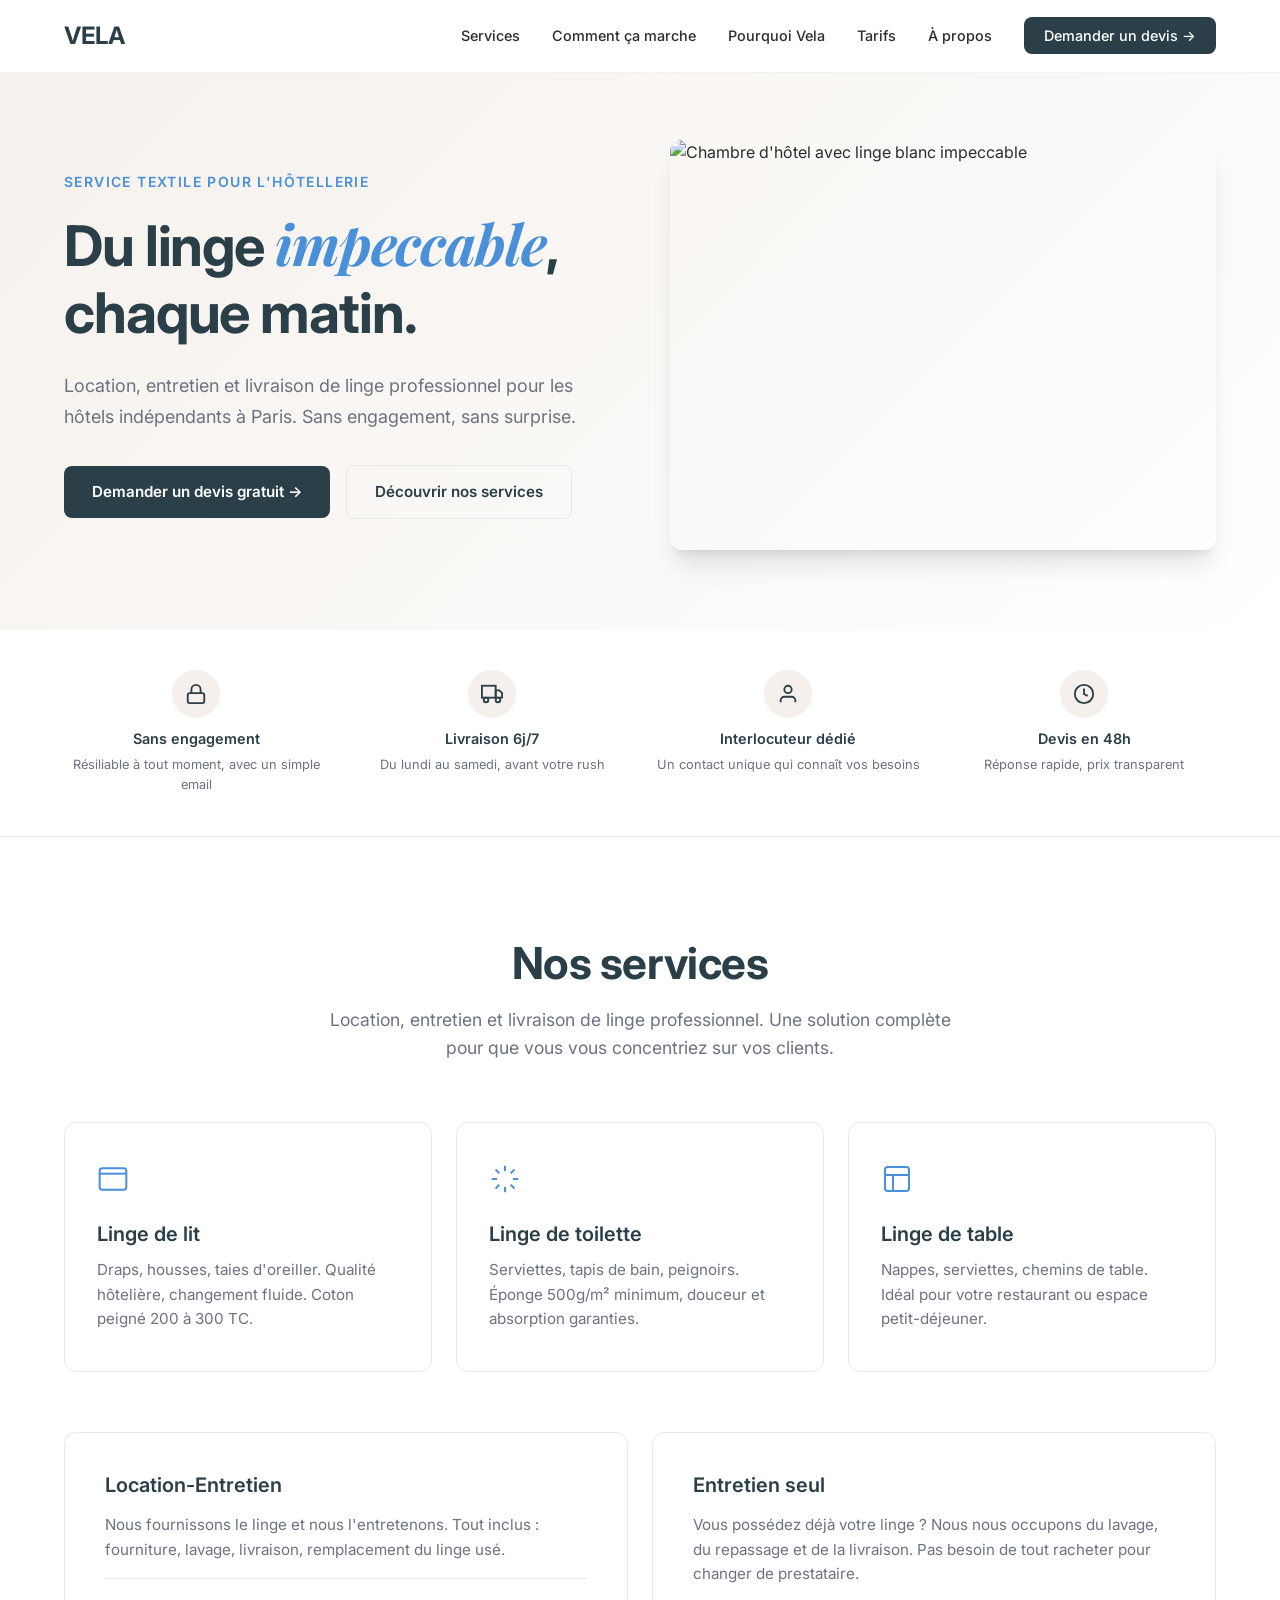
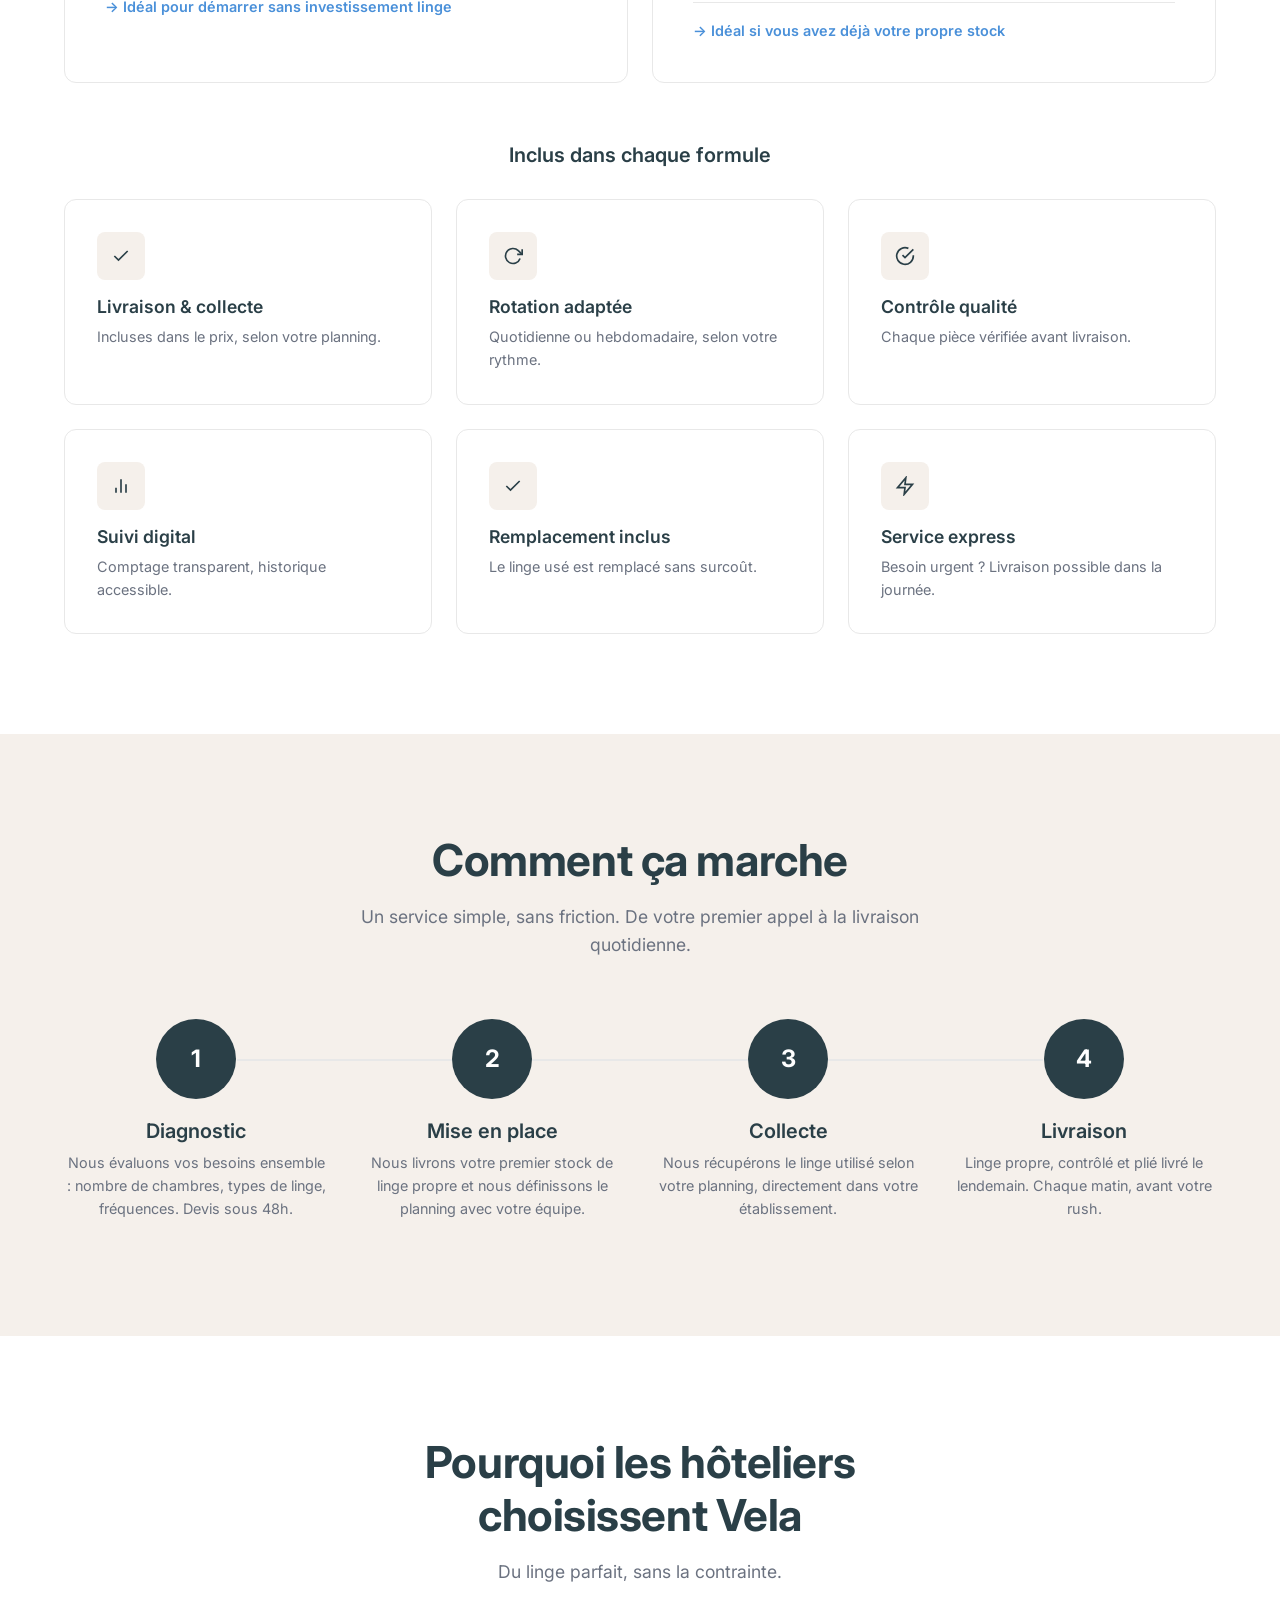
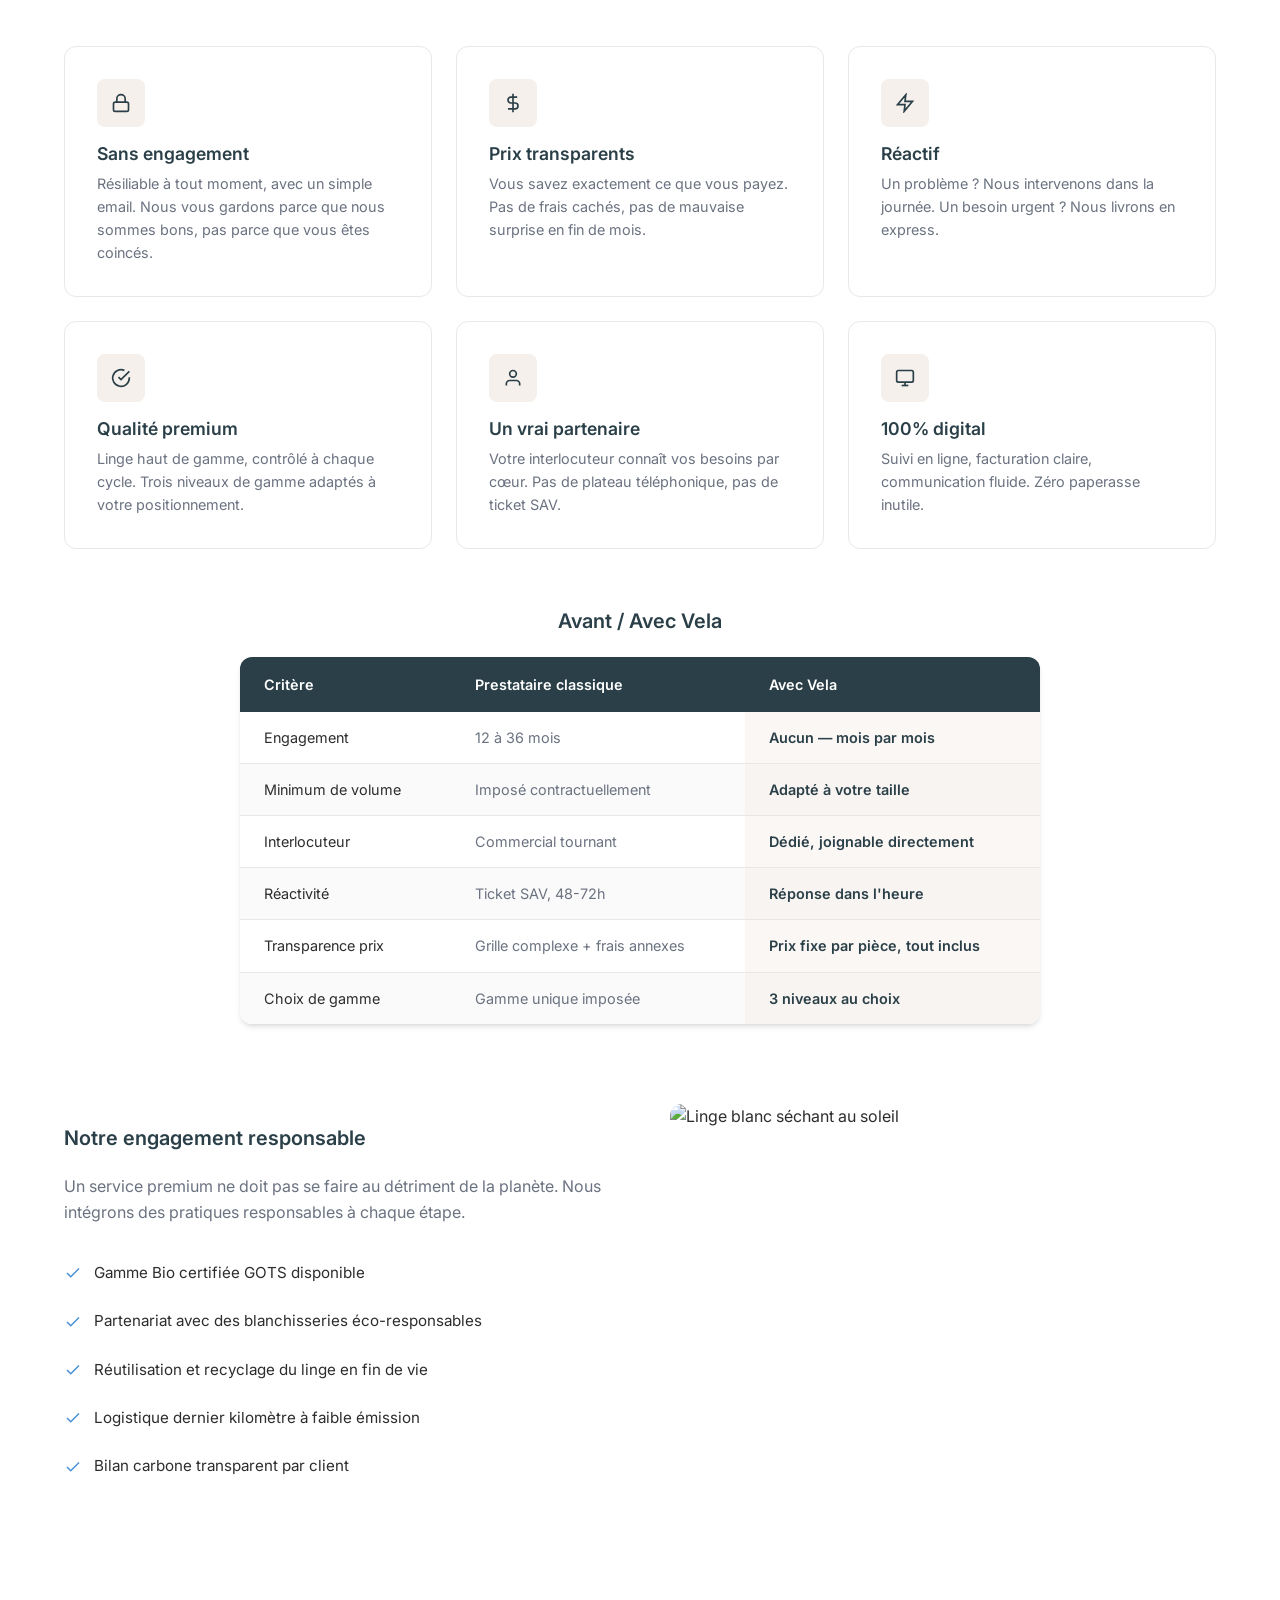
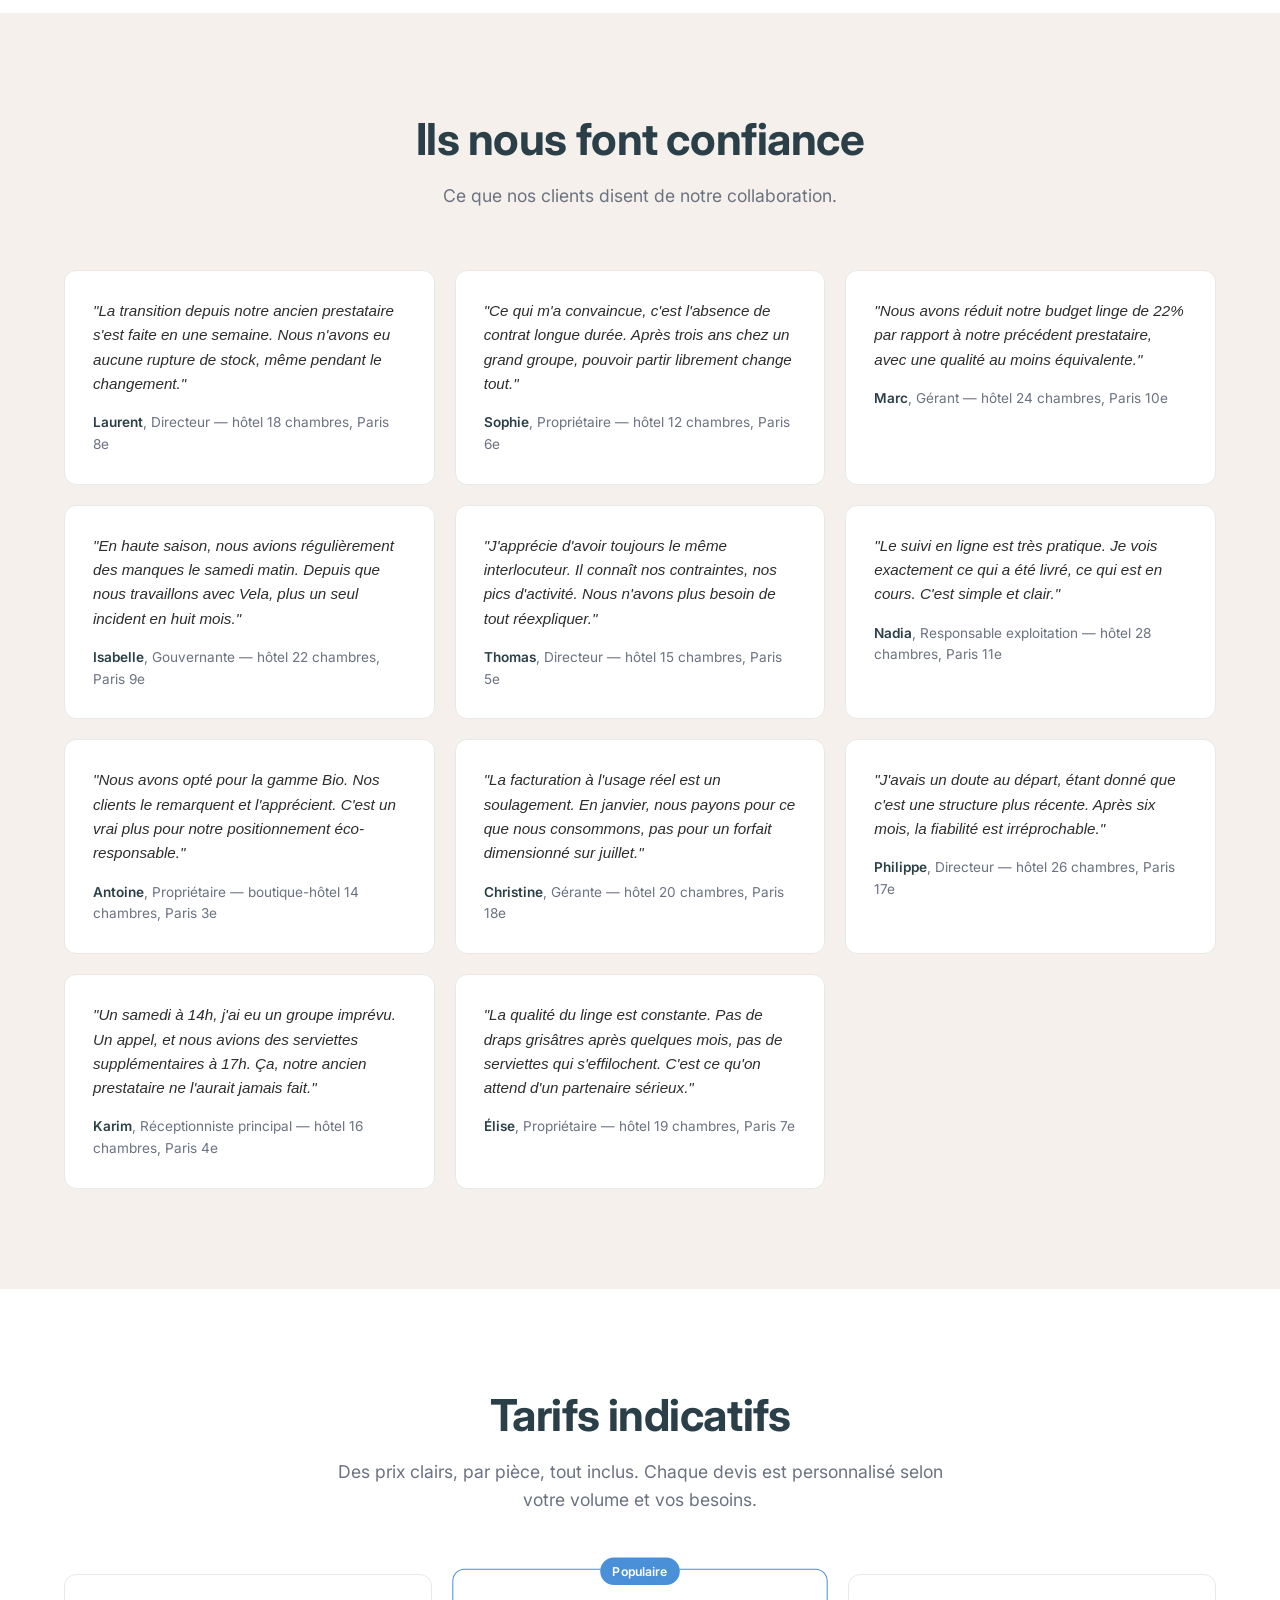
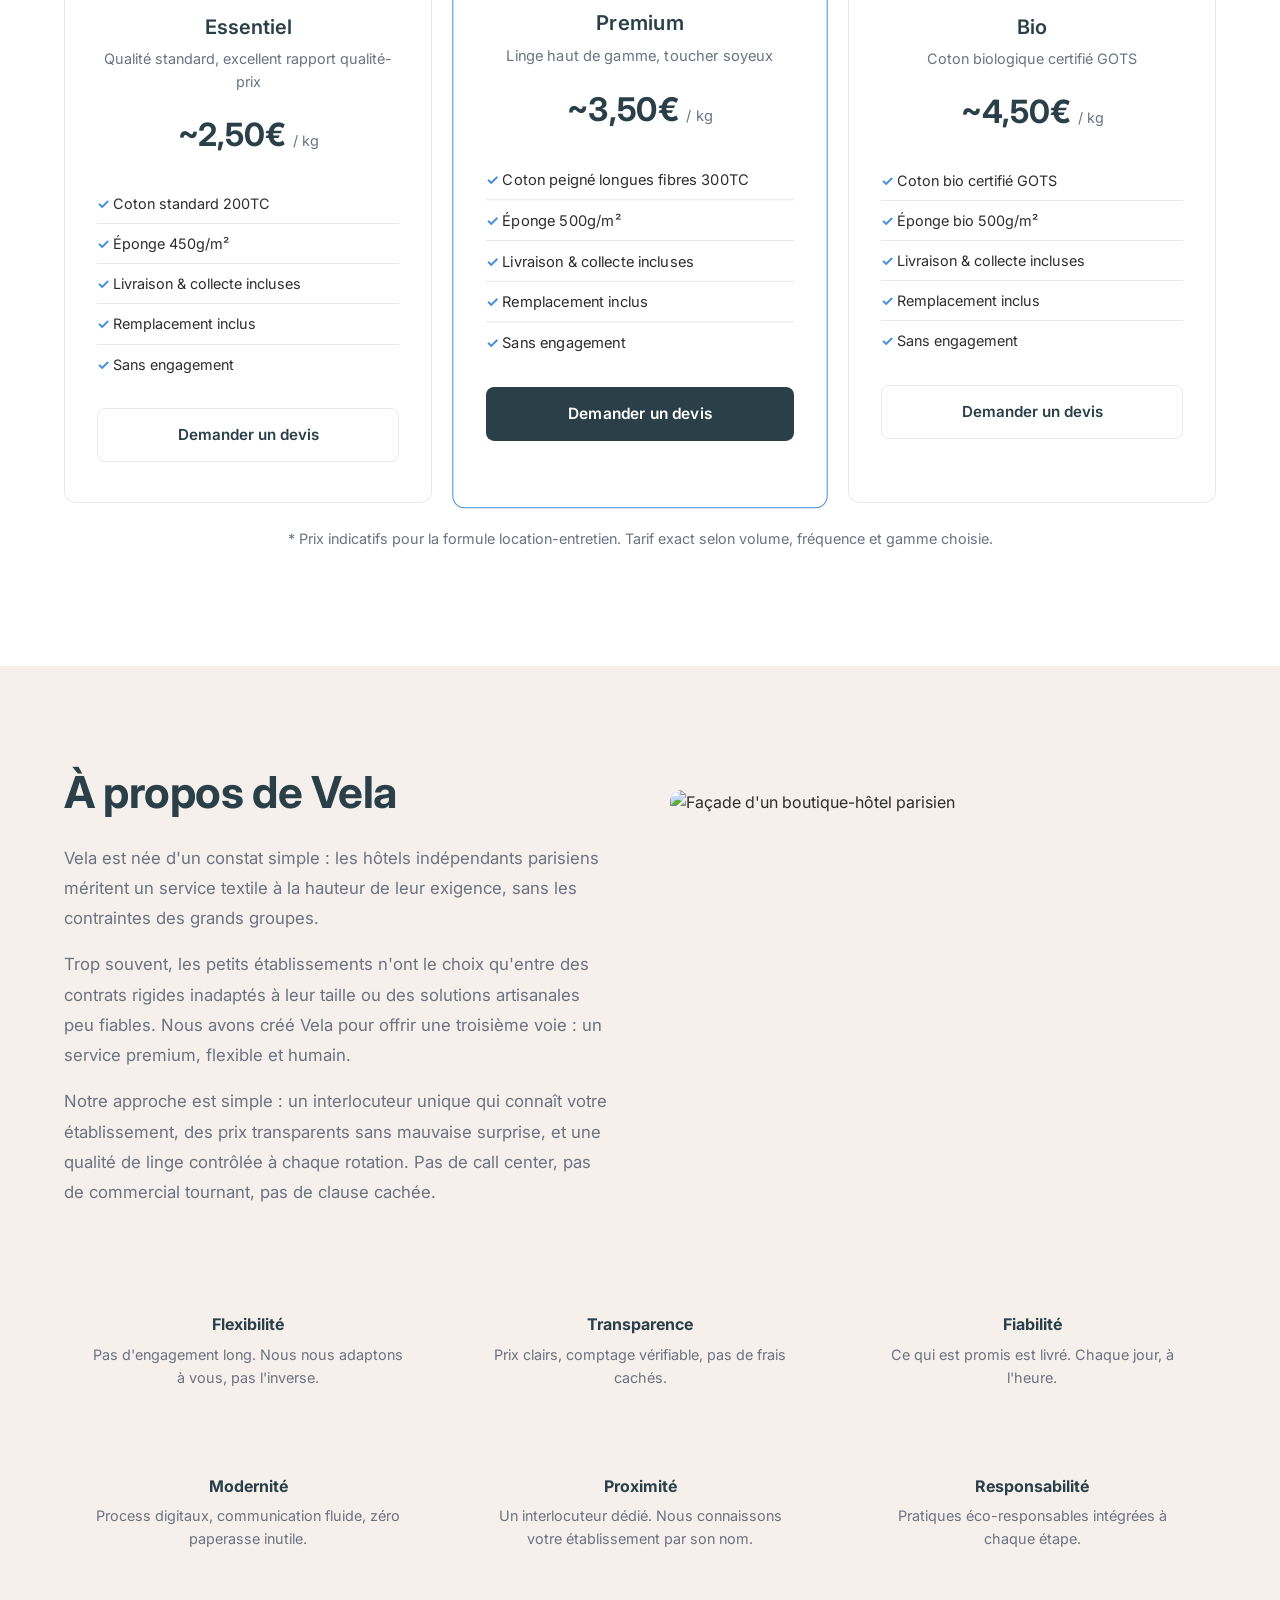
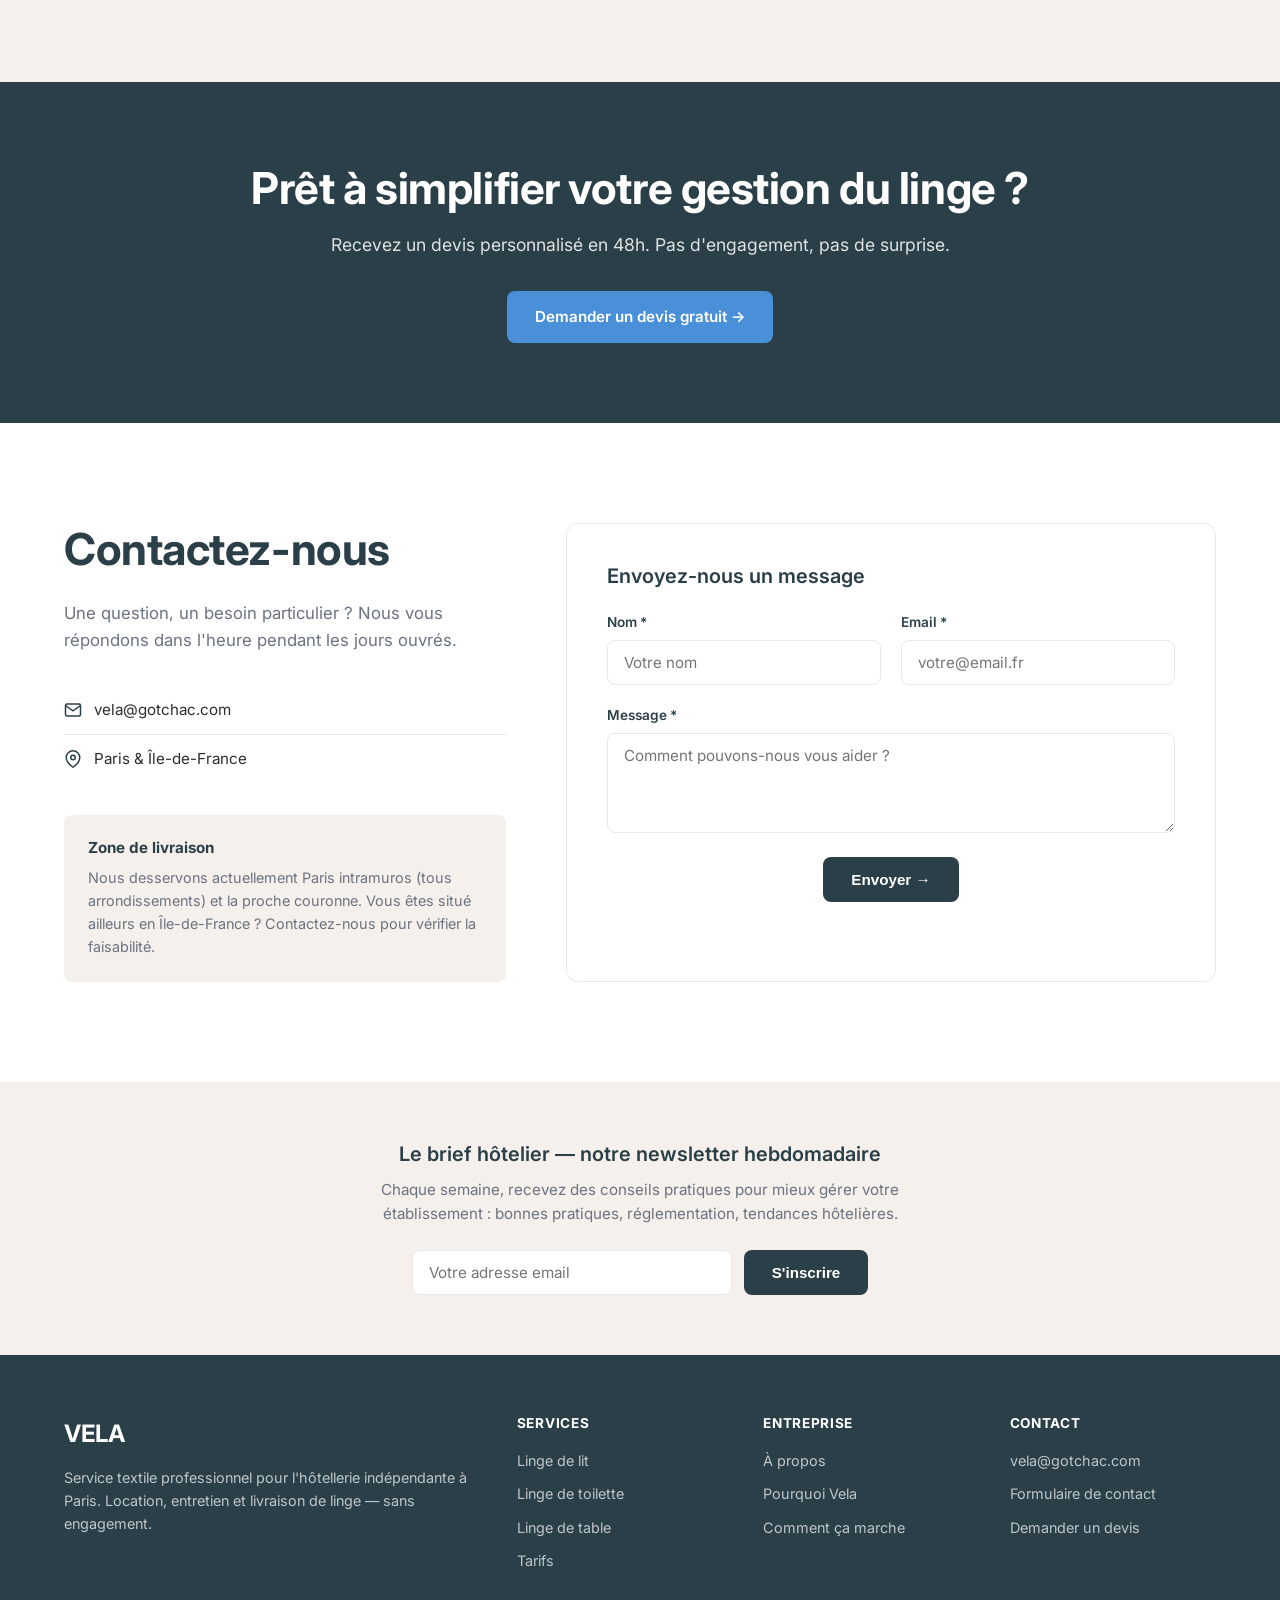
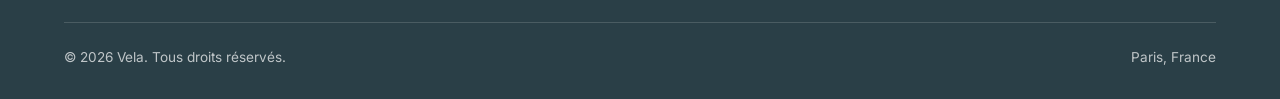
==== commit 1d8b8a10: "Add files via upload" ====
--- a/index.html
+++ b/index.html
@@ -1,603 +1,535 @@
-<!DOCTYPE html>
-<html lang="fr">
-<head>
-  <meta charset="UTF-8">
-  <meta name="viewport" content="width=device-width, initial-scale=1.0">
-  <title>Vela — Service textile professionnel pour l'hôtellerie à Paris</title>
-  <meta name="description" content="Location, entretien et livraison de linge professionnel pour les hôtels indépendants à Paris. Sans engagement, sans surprise.">
-  
-  <!-- Fonts -->
-  <link rel="preconnect" href="https://fonts.googleapis.com">
-  <link rel="preconnect" href="https://fonts.gstatic.com" crossorigin>
-  <link href="https://fonts.googleapis.com/css2?family=Inter:wght@400;500;600;700&family=Playfair+Display:ital@0;1&display=swap" rel="stylesheet">
-  
-  <!-- Styles -->
-  <link rel="stylesheet" href="styles.css">
-  
-  <!-- Favicon (simple V) -->
-  <link rel="icon" href="data:image/svg+xml,<svg xmlns='http://www.w3.org/2000/svg' viewBox='0 0 100 100'><text y='.9em' font-size='90'>⛵</text></svg>">
-</head>
-<body>
-
-  <!-- ========== NAVIGATION ========== -->
-  <nav class="nav">
-    <div class="nav-inner">
-      <a href="#" class="nav-logo">VELA</a>
-      <ul class="nav-links">
-        <li><a href="#services">Services</a></li>
-        <li><a href="#process">Comment ça marche</a></li>
-        <li><a href="#pourquoi">Pourquoi Vela</a></li>
-        <li><a href="#tarifs">Tarifs</a></li>
-        <li><a href="#apropos">À propos</a></li>
-        <li><a href="#devis" class="nav-cta">Demander un devis →</a></li>
-      </ul>
-      <button class="nav-mobile-toggle" aria-label="Menu">
-        <span></span>
-        <span></span>
-        <span></span>
-      </button>
-    </div>
-  </nav>
-
-  <!-- Mobile Menu -->
-  <div class="nav-mobile-menu">
-    <a href="#services">Services</a>
-    <a href="#process">Comment ça marche</a>
-    <a href="#pourquoi">Pourquoi Vela</a>
-    <a href="#tarifs">Tarifs</a>
-    <a href="#apropos">À propos</a>
-    <a href="#devis">Demander un devis</a>
-  </div>
-
-  <!-- ========== HERO ========== -->
-  <section class="hero" id="home">
-    <div class="hero-content">
-      <div class="hero-text">
-        <p class="hero-eyebrow">Service textile pour l'hôtellerie</p>
-        <h1>Du linge <em>impeccable</em>, chaque matin.</h1>
-        <p class="hero-subtitle">
-          Location, entretien et livraison de linge professionnel 
-          pour les hôtels indépendants à Paris. Sans engagement, sans surprise.
-        </p>
-        <div class="hero-ctas">
-          <a href="#devis" class="btn btn-primary">Demander un devis gratuit →</a>
-          <a href="#services" class="btn btn-secondary">Découvrir nos services</a>
-        </div>
-      </div>
-      <div class="hero-image">
-        <img src="https://images.unsplash.com/photo-1590490360182-c33d7e8f4ea3?w=800&q=80" alt="Linge d'hôtel parfaitement plié dans une chambre lumineuse">
-      </div>
-    </div>
-  </section>
-
-  <!-- ========== REASSURANCE BAR ========== -->
-  <section class="reassurance">
-    <div class="container">
-      <div class="reassurance-grid">
-        <div class="reassurance-item">
-          <div class="reassurance-icon">📋</div>
-          <h4>Sans engagement</h4>
-          <p>Résiliable à tout moment, sans pénalité</p>
-        </div>
-        <div class="reassurance-item">
-          <div class="reassurance-icon">🚛</div>
-          <h4>Livraison 6j/7</h4>
-          <p>Du lundi au samedi, avant votre rush</p>
-        </div>
-        <div class="reassurance-item">
-          <div class="reassurance-icon">👤</div>
-          <h4>Interlocuteur dédié</h4>
-          <p>Un contact unique qui connaît votre hôtel</p>
-        </div>
-        <div class="reassurance-item">
-          <div class="reassurance-icon">⚡</div>
-          <h4>Devis en 24h</h4>
-          <p>Réponse rapide, prix transparent</p>
-        </div>
-      </div>
-    </div>
-  </section>
-
-  <!-- ========== SERVICES ========== -->
-  <section class="section" id="services">
-    <div class="container">
-      <div class="section-header fade-in">
-        <h2>Nos services</h2>
-        <p>Location, entretien et livraison de linge professionnel. Une solution complète pour que vous vous concentriez sur vos clients.</p>
-      </div>
-      
-      <div class="services-grid fade-in">
-        <div class="service-card">
-          <div class="service-card-icon">🛏️</div>
-          <h3>Linge de lit</h3>
-          <p>Draps, housses, taies d'oreiller. Qualité hôtelière, changement fluide. Coton peigné 200 à 300 TC.</p>
-        </div>
-        <div class="service-card">
-          <div class="service-card-icon">🛁</div>
-          <h3>Linge de toilette</h3>
-          <p>Serviettes, tapis de bain, peignoirs. Éponge 500g/m² minimum, douceur et absorption garanties.</p>
-        </div>
-        <div class="service-card">
-          <div class="service-card-icon">🍽️</div>
-          <h3>Linge de table</h3>
-          <p>Nappes, serviettes, chemins de table. Idéal pour votre restaurant ou espace petit-déjeuner.</p>
-        </div>
-      </div>
-
-      <!-- Formulas -->
-      <div class="formulas-grid fade-in" style="margin-top: 60px;">
-        <div class="formula-card">
-          <h3>📋 Location-Entretien</h3>
-          <p>On fournit le linge ET on l'entretient. Tout inclus : fourniture, lavage, livraison, remplacement du linge usé.</p>
-          <div class="formula-ideal">→ Idéal pour démarrer sans investissement linge</div>
-        </div>
-        <div class="formula-card">
-          <h3>🧺 Entretien seul</h3>
-          <p>Vous possédez déjà votre linge ? On s'occupe du lavage, du repassage et de la livraison. Pas besoin de tout racheter pour changer de prestataire.</p>
-          <div class="formula-ideal">→ Idéal si vous avez déjà votre propre stock</div>
-        </div>
-      </div>
-
-      <!-- Services included -->
-      <div style="margin-top: 60px;" class="fade-in">
-        <h3 style="text-align: center; margin-bottom: 32px;">Inclus dans chaque formule</h3>
-        <div class="why-grid">
-          <div class="why-card">
-            <div class="why-card-icon">📦</div>
-            <h3>Livraison & collecte</h3>
-            <p>Incluses dans le prix, selon votre planning.</p>
-          </div>
-          <div class="why-card">
-            <div class="why-card-icon">🔄</div>
-            <h3>Rotation adaptée</h3>
-            <p>Quotidienne ou hebdomadaire, selon votre rythme.</p>
-          </div>
-          <div class="why-card">
-            <div class="why-card-icon">✨</div>
-            <h3>Contrôle qualité</h3>
-            <p>Chaque pièce vérifiée avant livraison.</p>
-          </div>
-          <div class="why-card">
-            <div class="why-card-icon">📊</div>
-            <h3>Suivi digital</h3>
-            <p>Comptage transparent, historique accessible.</p>
-          </div>
-          <div class="why-card">
-            <div class="why-card-icon">🧵</div>
-            <h3>Remplacement inclus</h3>
-            <p>Le linge usé est remplacé sans surcoût.</p>
-          </div>
-          <div class="why-card">
-            <div class="why-card-icon">🆘</div>
-            <h3>Service express</h3>
-            <p>Besoin urgent ? Livraison possible dans la journée.</p>
-          </div>
-        </div>
-      </div>
-    </div>
-  </section>
-
-  <!-- ========== PROCESS ========== -->
-  <section class="section section-warm" id="process">
-    <div class="container">
-      <div class="section-header fade-in">
-        <h2>Comment ça marche</h2>
-        <p>Un service simple, sans friction. De votre premier appel à la livraison quotidienne.</p>
-      </div>
-      
-      <div class="process-grid fade-in">
-        <div class="process-step">
-          <div class="process-number">1</div>
-          <h3>Diagnostic</h3>
-          <p>On évalue vos besoins ensemble : nombre de chambres, types de linge, fréquences. Devis sous 24h.</p>
-        </div>
-        <div class="process-step">
-          <div class="process-number">2</div>
-          <h3>Mise en place</h3>
-          <p>On livre votre premier stock de linge propre et on cale le planning avec votre équipe.</p>
-        </div>
-        <div class="process-step">
-          <div class="process-number">3</div>
-          <h3>Collecte</h3>
-          <p>On récupère le linge utilisé selon votre planning, directement dans votre établissement.</p>
-        </div>
-        <div class="process-step">
-          <div class="process-number">4</div>
-          <h3>Livraison</h3>
-          <p>Linge propre, contrôlé et plié livré le lendemain. Chaque matin, avant votre rush.</p>
-        </div>
-      </div>
-    </div>
-  </section>
-
-  <!-- ========== POURQUOI VELA ========== -->
-  <section class="section" id="pourquoi">
-    <div class="container">
-      <div class="section-header fade-in">
-        <h2>Pourquoi les hôteliers choisissent Vela</h2>
-        <p>Du linge parfait, sans la contrainte.</p>
-      </div>
-      
-      <div class="why-grid fade-in">
-        <div class="why-card">
-          <div class="why-card-icon">🔓</div>
-          <h3>Sans engagement</h3>
-          <p>Résiliable à tout moment, sans pénalité. On vous garde parce qu'on est bons, pas parce que vous êtes coincés.</p>
-        </div>
-        <div class="why-card">
-          <div class="why-card-icon">💎</div>
-          <h3>Prix transparents</h3>
-          <p>Vous savez exactement ce que vous payez. Pas de frais cachés, pas de mauvaise surprise en fin de mois.</p>
-        </div>
-        <div class="why-card">
-          <div class="why-card-icon">⚡</div>
-          <h3>Réactif</h3>
-          <p>Un problème ? On intervient dans la journée. Un besoin urgent ? On livre en express.</p>
-        </div>
-        <div class="why-card">
-          <div class="why-card-icon">✨</div>
-          <h3>Qualité premium</h3>
-          <p>Linge haut de gamme, contrôlé à chaque cycle. Trois niveaux de gamme adaptés à votre positionnement.</p>
-        </div>
-        <div class="why-card">
-          <div class="why-card-icon">🤝</div>
-          <h3>Un vrai partenaire</h3>
-          <p>Votre interlocuteur connaît votre hôtel par cœur. Pas de plateau téléphonique, pas de ticket SAV.</p>
-        </div>
-        <div class="why-card">
-          <div class="why-card-icon">📱</div>
-          <h3>100% digital</h3>
-          <p>Suivi en ligne, facturation claire, communication fluide. Zéro paperasse inutile.</p>
-        </div>
-      </div>
-
-      <!-- Comparison Table -->
-      <div class="comparison fade-in">
-        <h3 style="text-align: center; margin-bottom: 24px;">Avant / Avec Vela</h3>
-        <table class="comparison-table">
-          <thead>
-            <tr>
-              <th>Critère</th>
-              <th>Prestataire classique</th>
-              <th>Vela</th>
-            </tr>
-          </thead>
-          <tbody>
-            <tr>
-              <td>Engagement</td>
-              <td class="cross">12 à 36 mois</td>
-              <td class="check">Aucun — mois par mois</td>
-            </tr>
-            <tr>
-              <td>Minimum de volume</td>
-              <td class="cross">Imposé contractuellement</td>
-              <td class="check">Adapté à votre taille</td>
-            </tr>
-            <tr>
-              <td>Interlocuteur</td>
-              <td class="cross">Commercial tournant</td>
-              <td class="check">Dédié, joignable directement</td>
-            </tr>
-            <tr>
-              <td>Réactivité</td>
-              <td class="cross">Ticket SAV, 48-72h</td>
-              <td class="check">Réponse dans l'heure</td>
-            </tr>
-            <tr>
-              <td>Transparence prix</td>
-              <td class="cross">Grille complexe + frais annexes</td>
-              <td class="check">Prix fixe par pièce, tout inclus</td>
-            </tr>
-            <tr>
-              <td>Choix de gamme</td>
-              <td class="cross">Gamme unique imposée</td>
-              <td class="check">3 niveaux au choix</td>
-            </tr>
-          </tbody>
-        </table>
-      </div>
-
-      <!-- RSE -->
-      <div class="rse-content fade-in" style="margin-top: 80px;">
-        <div>
-          <h3 style="margin-bottom: 24px;">Notre engagement responsable</h3>
-          <p style="color: var(--color-light-text); margin-bottom: 24px;">Un service premium ne doit pas se faire au détriment de la planète. Nous intégrons des pratiques responsables à chaque étape.</p>
-          <ul class="rse-list">
-            <li><span>🌿</span> Gamme Bio certifiée GOTS disponible</li>
-            <li><span>💧</span> Partenariat avec des blanchisseries éco-responsables</li>
-            <li><span>♻️</span> Réutilisation et recyclage du linge en fin de vie</li>
-            <li><span>🚲</span> Logistique dernier kilomètre à faible émission</li>
-            <li><span>📊</span> Bilan carbone transparent par client</li>
-          </ul>
-        </div>
-        <div class="about-image">
-          <img src="https://images.unsplash.com/photo-1501876725168-00c445821c9e?w=700&q=80" alt="Linge blanc séchant au soleil">
-        </div>
-      </div>
-    </div>
-  </section>
-
-  <!-- ========== TARIFS ========== -->
-  <section class="section section-warm" id="tarifs">
-    <div class="container">
-      <div class="section-header fade-in">
-        <h2>Tarifs indicatifs</h2>
-        <p>Des prix clairs, par pièce, tout inclus. Chaque devis est personnalisé selon votre volume et vos besoins.</p>
-      </div>
-
-      <div class="pricing-cards fade-in">
-        <div class="pricing-card">
-          <h3>Essentiel</h3>
-          <p style="color: var(--color-light-text); font-size: 0.9rem;">Qualité standard, excellent rapport qualité-prix</p>
-          <div class="price">~2,50€ <span>/ kg</span></div>
-          <ul>
-            <li>Coton standard 200TC</li>
-            <li>Éponge 450g/m²</li>
-            <li>Livraison & collecte incluses</li>
-            <li>Remplacement inclus</li>
-            <li>Sans engagement</li>
-          </ul>
-          <a href="#devis" class="btn btn-secondary" style="width: 100%; justify-content: center;">Demander un devis</a>
-        </div>
-
-        <div class="pricing-card featured">
-          <h3>Premium</h3>
-          <p style="color: var(--color-light-text); font-size: 0.9rem;">Linge haut de gamme, toucher soyeux</p>
-          <div class="price">~3,50€ <span>/ kg</span></div>
-          <ul>
-            <li>Coton peigné longues fibres 300TC</li>
-            <li>Éponge 500g/m²</li>
-            <li>Livraison & collecte incluses</li>
-            <li>Remplacement inclus</li>
-            <li>Sans engagement</li>
-          </ul>
-          <a href="#devis" class="btn btn-primary" style="width: 100%; justify-content: center;">Demander un devis</a>
-        </div>
-
-        <div class="pricing-card">
-          <h3>Bio</h3>
-          <p style="color: var(--color-light-text); font-size: 0.9rem;">Coton biologique certifié GOTS</p>
-          <div class="price">~4,50€ <span>/ kg</span></div>
-          <ul>
-            <li>Coton bio certifié GOTS</li>
-            <li>Éponge bio 500g/m²</li>
-            <li>Livraison & collecte incluses</li>
-            <li>Remplacement inclus</li>
-            <li>Sans engagement</li>
-          </ul>
-          <a href="#devis" class="btn btn-secondary" style="width: 100%; justify-content: center;">Demander un devis</a>
-        </div>
-      </div>
-
-      <p style="text-align: center; color: var(--color-light-text); font-size: 0.9rem; margin-bottom: 60px;">
-        * Prix indicatifs pour la formule location-entretien. Tarif exact selon volume, fréquence et gamme choisie. Devis personnalisé sous 24h.
-      </p>
-    </div>
-  </section>
-
-  <!-- ========== DEVIS FORM ========== -->
-  <section class="section" id="devis">
-    <div class="container">
-      <div class="quote-form-section fade-in">
-        <h2>Demander un devis gratuit</h2>
-        <p>Recevez une proposition personnalisée sous 24h. Sans engagement.</p>
-        
-        <form id="quote-form">
-          <div class="form-grid">
-            <div class="form-group">
-              <label for="hotel-name">Nom de l'établissement *</label>
-              <input type="text" id="hotel-name" name="hotel_name" required placeholder="Hôtel du Marais">
-            </div>
-            <div class="form-group">
-              <label for="contact-name">Votre nom *</label>
-              <input type="text" id="contact-name" name="contact_name" required placeholder="Jean Dupont">
-            </div>
-            <div class="form-group">
-              <label for="email">Email *</label>
-              <input type="email" id="email" name="email" required placeholder="contact@votre-hotel.fr">
-            </div>
-            <div class="form-group">
-              <label for="phone">Téléphone</label>
-              <input type="tel" id="phone" name="phone" placeholder="06 12 34 56 78">
-            </div>
-            <div class="form-group">
-              <label for="rooms">Nombre de chambres *</label>
-              <input type="number" id="rooms" name="rooms" required placeholder="25" min="1">
-            </div>
-            <div class="form-group">
-              <label for="formula">Formule souhaitée</label>
-              <select id="formula" name="formula">
-                <option value="">Choisir...</option>
-                <option value="location-entretien">Location-Entretien (tout inclus)</option>
-                <option value="entretien-seul">Entretien seul (votre linge)</option>
-                <option value="ne-sait-pas">Je ne sais pas encore</option>
-              </select>
-            </div>
-            <div class="form-group">
-              <label for="gamme">Gamme souhaitée</label>
-              <select id="gamme" name="gamme">
-                <option value="">Choisir...</option>
-                <option value="essentiel">Essentiel</option>
-                <option value="premium">Premium</option>
-                <option value="bio">Bio</option>
-                <option value="ne-sait-pas">À définir ensemble</option>
-              </select>
-            </div>
-            <div class="form-group">
-              <label for="arrondissement">Arrondissement</label>
-              <select id="arrondissement" name="arrondissement">
-                <option value="">Choisir...</option>
-                <option value="1-4">1er - 4e (Centre / Marais)</option>
-                <option value="5-6">5e - 6e (Quartier Latin / Saint-Germain)</option>
-                <option value="7-8">7e - 8e (Tour Eiffel / Champs-Élysées)</option>
-                <option value="9-10">9e - 10e (Opéra / Gare du Nord)</option>
-                <option value="11-12">11e - 12e (Bastille / Nation)</option>
-                <option value="13-15">13e - 15e (Rive Gauche)</option>
-                <option value="16-17">16e - 17e (Ouest)</option>
-                <option value="18-20">18e - 20e (Nord-Est)</option>
-                <option value="hors-paris">Hors Paris (proche banlieue)</option>
-              </select>
-            </div>
-            <div class="form-group full-width">
-              <label for="message">Message (optionnel)</label>
-              <textarea id="message" name="message" placeholder="Précisions sur vos besoins, contraintes particulières, questions..."></textarea>
-            </div>
-          </div>
-          <div class="form-submit">
-            <button type="submit" class="btn btn-primary">Envoyer ma demande de devis →</button>
-          </div>
-        </form>
-      </div>
-    </div>
-  </section>
-
-  <!-- ========== À PROPOS ========== -->
-  <section class="section section-warm" id="apropos">
-    <div class="container">
-      <div class="about-content fade-in">
-        <div class="about-text">
-          <h2>À propos de Vela</h2>
-          <p>
-            Vela est née d'un constat simple : les hôtels indépendants parisiens méritent un service textile à la hauteur de leur exigence, sans les contraintes des grands groupes.
-          </p>
-          <p>
-            Trop souvent, les petits établissements n'ont le choix qu'entre des contrats rigides inadaptés à leur taille ou des solutions artisanales peu fiables. Nous avons créé Vela pour offrir une troisième voie : un service premium, flexible et humain.
-          </p>
-          <p>
-            Notre approche est simple : un interlocuteur unique qui connaît votre établissement, des prix transparents sans mauvaise surprise, et une qualité de linge contrôlée à chaque rotation. Pas de call center, pas de commercial tournant, pas de clause cachée.
-          </p>
-        </div>
-        <div class="about-image">
-          <img src="https://images.unsplash.com/photo-1566073771259-6a8506099945?w=700&q=80" alt="Façade d'un boutique-hôtel parisien">
-        </div>
-      </div>
-
-      <div class="values-grid fade-in">
-        <div class="value-item">
-          <h4>🎯 Flexibilité</h4>
-          <p>Pas d'engagement long. On s'adapte à vous, pas l'inverse.</p>
-        </div>
-        <div class="value-item">
-          <h4>💡 Transparence</h4>
-          <p>Prix clairs, comptage vérifiable, pas de frais cachés.</p>
-        </div>
-        <div class="value-item">
-          <h4>⏰ Fiabilité</h4>
-          <p>Ce qui est promis est livré. Chaque jour, à l'heure.</p>
-        </div>
-        <div class="value-item">
-          <h4>📱 Modernité</h4>
-          <p>Process digitaux, communication fluide, zéro paperasse inutile.</p>
-        </div>
-        <div class="value-item">
-          <h4>👋 Proximité</h4>
-          <p>Un interlocuteur dédié. On connaît votre établissement par son nom.</p>
-        </div>
-        <div class="value-item">
-          <h4>♻️ Responsabilité</h4>
-          <p>Pratiques éco-responsables intégrées à chaque étape.</p>
-        </div>
-      </div>
-    </div>
-  </section>
-
-  <!-- ========== CTA BANNER ========== -->
-  <section class="section section-dark cta-banner">
-    <div class="container fade-in">
-      <h2>Prêt à simplifier votre gestion du linge ?</h2>
-      <p>Recevez un devis personnalisé en 24h. Pas d'engagement, pas de surprise.</p>
-      <a href="#devis" class="btn btn-accent">Demander mon devis gratuit →</a>
-    </div>
-  </section>
-
-  <!-- ========== CONTACT ========== -->
-  <section class="section" id="contact">
-    <div class="container">
-      <div class="contact-grid fade-in">
-        <div class="contact-info">
-          <h2>Contactez-nous</h2>
-          <p>Une question, un besoin particulier ? On vous répond dans l'heure pendant les jours ouvrés.</p>
-          
-          <ul class="contact-details">
-            <li><span>📧</span> vela@gotchac.com</li>
-            <li><span>📍</span> Paris & Île-de-France</li>
-            <li><span>🕐</span> Lun-Sam : 7h — 19h</li>
-          </ul>
-
-          <div class="zone-info">
-            <h4>📍 Zone de livraison</h4>
-            <p>Nous desservons actuellement Paris intramuros (tous arrondissements) et la proche couronne. Vous êtes situé ailleurs en Île-de-France ? Contactez-nous pour vérifier la faisabilité.</p>
-          </div>
-        </div>
-        
-        <div class="contact-form">
-          <h3 style="margin-bottom: 24px;">Envoyez-nous un message</h3>
-          <form>
-            <div class="form-grid">
-              <div class="form-group">
-                <label for="contact-form-name">Nom *</label>
-                <input type="text" id="contact-form-name" required placeholder="Votre nom">
-              </div>
-              <div class="form-group">
-                <label for="contact-form-email">Email *</label>
-                <input type="email" id="contact-form-email" required placeholder="votre@email.fr">
-              </div>
-              <div class="form-group full-width">
-                <label for="contact-form-message">Message *</label>
-                <textarea id="contact-form-message" required placeholder="Comment pouvons-nous vous aider ?"></textarea>
-              </div>
-            </div>
-            <div class="form-submit">
-              <button type="submit" class="btn btn-primary">Envoyer →</button>
-            </div>
-          </form>
-        </div>
-      </div>
-    </div>
-  </section>
-
-  <!-- ========== FOOTER ========== -->
-  <footer class="footer">
-    <div class="container">
-      <div class="footer-grid">
-        <div class="footer-brand">
-          <div class="nav-logo" style="color: white; margin-bottom: 4px;">VELA</div>
-          <p>Service textile professionnel pour l'hôtellerie indépendante à Paris. Location, entretien et livraison de linge — sans engagement.</p>
-        </div>
-        <div class="footer-col">
-          <h4>Services</h4>
-          <ul>
-            <li><a href="#services">Linge de lit</a></li>
-            <li><a href="#services">Linge de toilette</a></li>
-            <li><a href="#services">Linge de table</a></li>
-            <li><a href="#tarifs">Tarifs</a></li>
-          </ul>
-        </div>
-        <div class="footer-col">
-          <h4>Entreprise</h4>
-          <ul>
-            <li><a href="#apropos">À propos</a></li>
-            <li><a href="#pourquoi">Pourquoi Vela</a></li>
-            <li><a href="#process">Comment ça marche</a></li>
-          </ul>
-        </div>
-        <div class="footer-col">
-          <h4>Contact</h4>
-          <ul>
-            <li><a href="mailto:vela@gotchac.com">vela@gotchac.com</a></li>
-            <li><a href="#contact">Formulaire de contact</a></li>
-            <li><a href="#devis">Demander un devis</a></li>
-          </ul>
-        </div>
-      </div>
-      <div class="footer-bottom">
-        <p>© 2026 Vela. Tous droits réservés.</p>
-        <p>Paris, France</p>
-      </div>
-    </div>
-  </footer>
-
-  <!-- Scripts -->
-  <script src="script.js"></script>
-</body>
-</html>
+<!DOCTYPE html>
+<html lang="fr">
+<head>
+  <meta charset="UTF-8">
+  <meta name="viewport" content="width=device-width, initial-scale=1.0">
+  <title>Vela — Service textile professionnel pour l'hôtellerie à Paris</title>
+  <meta name="description" content="Location, entretien et livraison de linge professionnel pour les hôtels indépendants à Paris. Sans engagement, sans surprise.">
+  <link rel="preconnect" href="https://fonts.googleapis.com">
+  <link rel="preconnect" href="https://fonts.gstatic.com" crossorigin>
+  <link href="https://fonts.googleapis.com/css2?family=Inter:wght@400;500;600;700&family=Playfair+Display:ital@0;1&display=swap" rel="stylesheet">
+  <link rel="stylesheet" href="styles.css">
+  <link rel="icon" href="data:image/svg+xml,<svg xmlns='http://www.w3.org/2000/svg' viewBox='0 0 100 100'><text y='.9em' font-size='90'>V</text></svg>">
+</head>
+<body>
+
+  <!-- NAVIGATION -->
+  <nav class="nav">
+    <div class="nav-inner">
+      <a href="#" class="nav-logo">VELA</a>
+      <ul class="nav-links">
+        <li><a href="#services">Services</a></li>
+        <li><a href="#process">Comment ça marche</a></li>
+        <li><a href="#pourquoi">Pourquoi Vela</a></li>
+        <li><a href="#tarifs">Tarifs</a></li>
+        <li><a href="#apropos">À propos</a></li>
+        <li><a href="devis.html" class="nav-cta">Demander un devis →</a></li>
+      </ul>
+      <button class="nav-mobile-toggle" aria-label="Menu">
+        <span></span><span></span><span></span>
+      </button>
+    </div>
+  </nav>
+
+  <div class="nav-mobile-menu">
+    <a href="#services">Services</a>
+    <a href="#process">Comment ça marche</a>
+    <a href="#pourquoi">Pourquoi Vela</a>
+    <a href="#tarifs">Tarifs</a>
+    <a href="#apropos">À propos</a>
+    <a href="devis.html">Demander un devis</a>
+  </div>
+
+  <!-- HERO -->
+  <section class="hero" id="home">
+    <div class="hero-content">
+      <div class="hero-text">
+        <p class="hero-eyebrow">Service textile pour l'hôtellerie</p>
+        <h1>Du linge <em>impeccable</em>, chaque matin.</h1>
+        <p class="hero-subtitle">
+          Location, entretien et livraison de linge professionnel
+          pour les hôtels indépendants à Paris. Sans engagement, sans surprise.
+        </p>
+        <div class="hero-ctas">
+          <a href="devis.html" class="btn btn-primary">Demander un devis gratuit →</a>
+          <a href="#services" class="btn btn-secondary">Découvrir nos services</a>
+        </div>
+      </div>
+      <div class="hero-image">
+        <img src="https://images.unsplash.com/photo-1631049307264-da0ec9d70304?w=800&q=80" alt="Chambre d'hôtel avec linge blanc impeccable">
+      </div>
+    </div>
+  </section>
+
+  <!-- REASSURANCE BAR -->
+  <section class="reassurance">
+    <div class="container">
+      <div class="reassurance-grid">
+        <div class="reassurance-item">
+          <div class="reassurance-icon"><svg width="22" height="22" viewBox="0 0 24 24" fill="none" stroke="currentColor" stroke-width="2"><rect x="3" y="11" width="18" height="11" rx="2"/><path d="M7 11V7a5 5 0 0110 0v4"/></svg></div>
+          <h4>Sans engagement</h4>
+          <p>Résiliable à tout moment, avec un simple email</p>
+        </div>
+        <div class="reassurance-item">
+          <div class="reassurance-icon"><svg width="22" height="22" viewBox="0 0 24 24" fill="none" stroke="currentColor" stroke-width="2"><rect x="1" y="3" width="15" height="13"/><polygon points="16 8 20 8 23 11 23 16 16 16 16 8"/><circle cx="5.5" cy="18.5" r="2.5"/><circle cx="18.5" cy="18.5" r="2.5"/></svg></div>
+          <h4>Livraison 6j/7</h4>
+          <p>Du lundi au samedi, avant votre rush</p>
+        </div>
+        <div class="reassurance-item">
+          <div class="reassurance-icon"><svg width="22" height="22" viewBox="0 0 24 24" fill="none" stroke="currentColor" stroke-width="2"><path d="M20 21v-2a4 4 0 00-4-4H8a4 4 0 00-4 4v2"/><circle cx="12" cy="7" r="4"/></svg></div>
+          <h4>Interlocuteur dédié</h4>
+          <p>Un contact unique qui connaît vos besoins</p>
+        </div>
+        <div class="reassurance-item">
+          <div class="reassurance-icon"><svg width="22" height="22" viewBox="0 0 24 24" fill="none" stroke="currentColor" stroke-width="2"><circle cx="12" cy="12" r="10"/><polyline points="12 6 12 12 16 14"/></svg></div>
+          <h4>Devis en 48h</h4>
+          <p>Réponse rapide, prix transparent</p>
+        </div>
+      </div>
+    </div>
+  </section>
+
+  <!-- SERVICES -->
+  <section class="section" id="services">
+    <div class="container">
+      <div class="section-header fade-in">
+        <h2>Nos services</h2>
+        <p>Location, entretien et livraison de linge professionnel. Une solution complète pour que vous vous concentriez sur vos clients.</p>
+      </div>
+
+      <div class="services-grid fade-in">
+        <div class="service-card">
+          <div class="service-card-icon"><svg width="32" height="32" viewBox="0 0 24 24" fill="none" stroke="var(--color-accent)" stroke-width="1.5"><rect x="2" y="4" width="20" height="16" rx="2"/><path d="M2 8h20"/></svg></div>
+          <h3>Linge de lit</h3>
+          <p>Draps, housses, taies d'oreiller. Qualité hôtelière, changement fluide. Coton peigné 200 à 300 TC.</p>
+        </div>
+        <div class="service-card">
+          <div class="service-card-icon"><svg width="32" height="32" viewBox="0 0 24 24" fill="none" stroke="var(--color-accent)" stroke-width="1.5"><path d="M12 2v4M12 18v4M4.93 4.93l2.83 2.83M16.24 16.24l2.83 2.83M2 12h4M18 12h4M4.93 19.07l2.83-2.83M16.24 7.76l2.83-2.83"/></svg></div>
+          <h3>Linge de toilette</h3>
+          <p>Serviettes, tapis de bain, peignoirs. Éponge 500g/m² minimum, douceur et absorption garanties.</p>
+        </div>
+        <div class="service-card">
+          <div class="service-card-icon"><svg width="32" height="32" viewBox="0 0 24 24" fill="none" stroke="var(--color-accent)" stroke-width="1.5"><rect x="3" y="3" width="18" height="18" rx="2"/><line x1="3" y1="9" x2="21" y2="9"/><line x1="9" y1="21" x2="9" y2="9"/></svg></div>
+          <h3>Linge de table</h3>
+          <p>Nappes, serviettes, chemins de table. Idéal pour votre restaurant ou espace petit-déjeuner.</p>
+        </div>
+      </div>
+
+      <!-- Formulas -->
+      <div class="formulas-grid fade-in">
+        <div class="formula-card">
+          <h3>Location-Entretien</h3>
+          <p>Nous fournissons le linge et nous l'entretenons. Tout inclus : fourniture, lavage, livraison, remplacement du linge usé.</p>
+          <div class="formula-ideal">→ Idéal pour démarrer sans investissement linge</div>
+        </div>
+        <div class="formula-card">
+          <h3>Entretien seul</h3>
+          <p>Vous possédez déjà votre linge ? Nous nous occupons du lavage, du repassage et de la livraison. Pas besoin de tout racheter pour changer de prestataire.</p>
+          <div class="formula-ideal">→ Idéal si vous avez déjà votre propre stock</div>
+        </div>
+      </div>
+
+      <!-- Services included -->
+      <div class="included-section fade-in">
+        <h3 class="included-title">Inclus dans chaque formule</h3>
+        <div class="why-grid">
+          <div class="why-card">
+            <div class="why-card-icon"><svg width="20" height="20" viewBox="0 0 24 24" fill="none" stroke="currentColor" stroke-width="2"><polyline points="20 6 9 17 4 12"/></svg></div>
+            <h3>Livraison & collecte</h3>
+            <p>Incluses dans le prix, selon votre planning.</p>
+          </div>
+          <div class="why-card">
+            <div class="why-card-icon"><svg width="20" height="20" viewBox="0 0 24 24" fill="none" stroke="currentColor" stroke-width="2"><polyline points="23 4 23 10 17 10"/><path d="M20.49 15a9 9 0 11-2.12-9.36L23 10"/></svg></div>
+            <h3>Rotation adaptée</h3>
+            <p>Quotidienne ou hebdomadaire, selon votre rythme.</p>
+          </div>
+          <div class="why-card">
+            <div class="why-card-icon"><svg width="20" height="20" viewBox="0 0 24 24" fill="none" stroke="currentColor" stroke-width="2"><path d="M22 11.08V12a10 10 0 11-5.93-9.14"/><polyline points="22 4 12 14.01 9 11.01"/></svg></div>
+            <h3>Contrôle qualité</h3>
+            <p>Chaque pièce vérifiée avant livraison.</p>
+          </div>
+          <div class="why-card">
+            <div class="why-card-icon"><svg width="20" height="20" viewBox="0 0 24 24" fill="none" stroke="currentColor" stroke-width="2"><line x1="18" y1="20" x2="18" y2="10"/><line x1="12" y1="20" x2="12" y2="4"/><line x1="6" y1="20" x2="6" y2="14"/></svg></div>
+            <h3>Suivi digital</h3>
+            <p>Comptage transparent, historique accessible.</p>
+          </div>
+          <div class="why-card">
+            <div class="why-card-icon"><svg width="20" height="20" viewBox="0 0 24 24" fill="none" stroke="currentColor" stroke-width="2"><polyline points="20 6 9 17 4 12"/></svg></div>
+            <h3>Remplacement inclus</h3>
+            <p>Le linge usé est remplacé sans surcoût.</p>
+          </div>
+          <div class="why-card">
+            <div class="why-card-icon"><svg width="20" height="20" viewBox="0 0 24 24" fill="none" stroke="currentColor" stroke-width="2"><polygon points="13 2 3 14 12 14 11 22 21 10 12 10 13 2"/></svg></div>
+            <h3>Service express</h3>
+            <p>Besoin urgent ? Livraison possible dans la journée.</p>
+          </div>
+        </div>
+      </div>
+    </div>
+  </section>
+
+  <!-- PROCESS -->
+  <section class="section section-warm" id="process">
+    <div class="container">
+      <div class="section-header fade-in">
+        <h2>Comment ça marche</h2>
+        <p>Un service simple, sans friction. De votre premier appel à la livraison quotidienne.</p>
+      </div>
+
+      <div class="process-grid fade-in">
+        <div class="process-step">
+          <div class="process-number">1</div>
+          <h3>Diagnostic</h3>
+          <p>Nous évaluons vos besoins ensemble : nombre de chambres, types de linge, fréquences. Devis sous 48h.</p>
+        </div>
+        <div class="process-step">
+          <div class="process-number">2</div>
+          <h3>Mise en place</h3>
+          <p>Nous livrons votre premier stock de linge propre et nous définissons le planning avec votre équipe.</p>
+        </div>
+        <div class="process-step">
+          <div class="process-number">3</div>
+          <h3>Collecte</h3>
+          <p>Nous récupérons le linge utilisé selon votre planning, directement dans votre établissement.</p>
+        </div>
+        <div class="process-step">
+          <div class="process-number">4</div>
+          <h3>Livraison</h3>
+          <p>Linge propre, contrôlé et plié livré le lendemain. Chaque matin, avant votre rush.</p>
+        </div>
+      </div>
+    </div>
+  </section>
+
+  <!-- POURQUOI VELA -->
+  <section class="section" id="pourquoi">
+    <div class="container">
+      <div class="section-header fade-in">
+        <h2>Pourquoi les hôteliers choisissent Vela</h2>
+        <p>Du linge parfait, sans la contrainte.</p>
+      </div>
+
+      <div class="why-grid fade-in">
+        <div class="why-card">
+          <div class="why-card-icon"><svg width="20" height="20" viewBox="0 0 24 24" fill="none" stroke="currentColor" stroke-width="2"><rect x="3" y="11" width="18" height="11" rx="2"/><path d="M7 11V7a5 5 0 0110 0v4"/></svg></div>
+          <h3>Sans engagement</h3>
+          <p>Résiliable à tout moment, avec un simple email. Nous vous gardons parce que nous sommes bons, pas parce que vous êtes coincés.</p>
+        </div>
+        <div class="why-card">
+          <div class="why-card-icon"><svg width="20" height="20" viewBox="0 0 24 24" fill="none" stroke="currentColor" stroke-width="2"><line x1="12" y1="1" x2="12" y2="23"/><path d="M17 5H9.5a3.5 3.5 0 000 7h5a3.5 3.5 0 010 7H6"/></svg></div>
+          <h3>Prix transparents</h3>
+          <p>Vous savez exactement ce que vous payez. Pas de frais cachés, pas de mauvaise surprise en fin de mois.</p>
+        </div>
+        <div class="why-card">
+          <div class="why-card-icon"><svg width="20" height="20" viewBox="0 0 24 24" fill="none" stroke="currentColor" stroke-width="2"><polygon points="13 2 3 14 12 14 11 22 21 10 12 10 13 2"/></svg></div>
+          <h3>Réactif</h3>
+          <p>Un problème ? Nous intervenons dans la journée. Un besoin urgent ? Nous livrons en express.</p>
+        </div>
+        <div class="why-card">
+          <div class="why-card-icon"><svg width="20" height="20" viewBox="0 0 24 24" fill="none" stroke="currentColor" stroke-width="2"><path d="M22 11.08V12a10 10 0 11-5.93-9.14"/><polyline points="22 4 12 14.01 9 11.01"/></svg></div>
+          <h3>Qualité premium</h3>
+          <p>Linge haut de gamme, contrôlé à chaque cycle. Trois niveaux de gamme adaptés à votre positionnement.</p>
+        </div>
+        <div class="why-card">
+          <div class="why-card-icon"><svg width="20" height="20" viewBox="0 0 24 24" fill="none" stroke="currentColor" stroke-width="2"><path d="M20 21v-2a4 4 0 00-4-4H8a4 4 0 00-4 4v2"/><circle cx="12" cy="7" r="4"/></svg></div>
+          <h3>Un vrai partenaire</h3>
+          <p>Votre interlocuteur connaît vos besoins par cœur. Pas de plateau téléphonique, pas de ticket SAV.</p>
+        </div>
+        <div class="why-card">
+          <div class="why-card-icon"><svg width="20" height="20" viewBox="0 0 24 24" fill="none" stroke="currentColor" stroke-width="2"><rect x="2" y="3" width="20" height="14" rx="2"/><line x1="8" y1="21" x2="16" y2="21"/><line x1="12" y1="17" x2="12" y2="21"/></svg></div>
+          <h3>100% digital</h3>
+          <p>Suivi en ligne, facturation claire, communication fluide. Zéro paperasse inutile.</p>
+        </div>
+      </div>
+
+      <!-- Comparison Table -->
+      <div class="comparison fade-in">
+        <h3 class="comparison-title">Avant / Avec Vela</h3>
+        <table class="comparison-table">
+          <thead>
+            <tr>
+              <th>Critère</th>
+              <th>Prestataire classique</th>
+              <th class="vela-col">Avec Vela</th>
+            </tr>
+          </thead>
+          <tbody>
+            <tr><td>Engagement</td><td class="before-col">12 à 36 mois</td><td class="vela-col">Aucun — mois par mois</td></tr>
+            <tr><td>Minimum de volume</td><td class="before-col">Imposé contractuellement</td><td class="vela-col">Adapté à votre taille</td></tr>
+            <tr><td>Interlocuteur</td><td class="before-col">Commercial tournant</td><td class="vela-col">Dédié, joignable directement</td></tr>
+            <tr><td>Réactivité</td><td class="before-col">Ticket SAV, 48-72h</td><td class="vela-col">Réponse dans l'heure</td></tr>
+            <tr><td>Transparence prix</td><td class="before-col">Grille complexe + frais annexes</td><td class="vela-col">Prix fixe par pièce, tout inclus</td></tr>
+            <tr><td>Choix de gamme</td><td class="before-col">Gamme unique imposée</td><td class="vela-col">3 niveaux au choix</td></tr>
+          </tbody>
+        </table>
+      </div>
+
+      <!-- RSE -->
+      <div class="rse-content fade-in">
+        <div>
+          <h3 class="rse-title">Notre engagement responsable</h3>
+          <p class="rse-intro">Un service premium ne doit pas se faire au détriment de la planète. Nous intégrons des pratiques responsables à chaque étape.</p>
+          <ul class="rse-list">
+            <li><svg width="18" height="18" viewBox="0 0 24 24" fill="none" stroke="var(--color-accent)" stroke-width="2"><polyline points="20 6 9 17 4 12"/></svg> Gamme Bio certifiée GOTS disponible</li>
+            <li><svg width="18" height="18" viewBox="0 0 24 24" fill="none" stroke="var(--color-accent)" stroke-width="2"><polyline points="20 6 9 17 4 12"/></svg> Partenariat avec des blanchisseries éco-responsables</li>
+            <li><svg width="18" height="18" viewBox="0 0 24 24" fill="none" stroke="var(--color-accent)" stroke-width="2"><polyline points="20 6 9 17 4 12"/></svg> Réutilisation et recyclage du linge en fin de vie</li>
+            <li><svg width="18" height="18" viewBox="0 0 24 24" fill="none" stroke="var(--color-accent)" stroke-width="2"><polyline points="20 6 9 17 4 12"/></svg> Logistique dernier kilomètre à faible émission</li>
+            <li><svg width="18" height="18" viewBox="0 0 24 24" fill="none" stroke="var(--color-accent)" stroke-width="2"><polyline points="20 6 9 17 4 12"/></svg> Bilan carbone transparent par client</li>
+          </ul>
+        </div>
+        <div class="about-image">
+          <img src="https://images.unsplash.com/photo-1501876725168-00c445821c9e?w=700&q=80" alt="Linge blanc séchant au soleil">
+        </div>
+      </div>
+    </div>
+  </section>
+
+  <!-- TESTIMONIALS -->
+  <section class="section section-warm" id="temoignages">
+    <div class="container">
+      <div class="section-header fade-in">
+        <h2>Ils nous font confiance</h2>
+        <p>Ce que nos clients disent de notre collaboration.</p>
+      </div>
+
+      <div class="testimonials-grid fade-in">
+        <div class="testimonial-card">
+          <p class="testimonial-text">"La transition depuis notre ancien prestataire s'est faite en une semaine. Nous n'avons eu aucune rupture de stock, même pendant le changement."</p>
+          <div class="testimonial-author"><strong>Laurent</strong>, Directeur — hôtel 18 chambres, Paris 8e</div>
+        </div>
+        <div class="testimonial-card">
+          <p class="testimonial-text">"Ce qui m'a convaincue, c'est l'absence de contrat longue durée. Après trois ans chez un grand groupe, pouvoir partir librement change tout."</p>
+          <div class="testimonial-author"><strong>Sophie</strong>, Propriétaire — hôtel 12 chambres, Paris 6e</div>
+        </div>
+        <div class="testimonial-card">
+          <p class="testimonial-text">"Nous avons réduit notre budget linge de 22% par rapport à notre précédent prestataire, avec une qualité au moins équivalente."</p>
+          <div class="testimonial-author"><strong>Marc</strong>, Gérant — hôtel 24 chambres, Paris 10e</div>
+        </div>
+        <div class="testimonial-card">
+          <p class="testimonial-text">"En haute saison, nous avions régulièrement des manques le samedi matin. Depuis que nous travaillons avec Vela, plus un seul incident en huit mois."</p>
+          <div class="testimonial-author"><strong>Isabelle</strong>, Gouvernante — hôtel 22 chambres, Paris 9e</div>
+        </div>
+        <div class="testimonial-card">
+          <p class="testimonial-text">"J'apprécie d'avoir toujours le même interlocuteur. Il connaît nos contraintes, nos pics d'activité. Nous n'avons plus besoin de tout réexpliquer."</p>
+          <div class="testimonial-author"><strong>Thomas</strong>, Directeur — hôtel 15 chambres, Paris 5e</div>
+        </div>
+        <div class="testimonial-card">
+          <p class="testimonial-text">"Le suivi en ligne est très pratique. Je vois exactement ce qui a été livré, ce qui est en cours. C'est simple et clair."</p>
+          <div class="testimonial-author"><strong>Nadia</strong>, Responsable exploitation — hôtel 28 chambres, Paris 11e</div>
+        </div>
+        <div class="testimonial-card">
+          <p class="testimonial-text">"Nous avons opté pour la gamme Bio. Nos clients le remarquent et l'apprécient. C'est un vrai plus pour notre positionnement éco-responsable."</p>
+          <div class="testimonial-author"><strong>Antoine</strong>, Propriétaire — boutique-hôtel 14 chambres, Paris 3e</div>
+        </div>
+        <div class="testimonial-card">
+          <p class="testimonial-text">"La facturation à l'usage réel est un soulagement. En janvier, nous payons pour ce que nous consommons, pas pour un forfait dimensionné sur juillet."</p>
+          <div class="testimonial-author"><strong>Christine</strong>, Gérante — hôtel 20 chambres, Paris 18e</div>
+        </div>
+        <div class="testimonial-card">
+          <p class="testimonial-text">"J'avais un doute au départ, étant donné que c'est une structure plus récente. Après six mois, la fiabilité est irréprochable."</p>
+          <div class="testimonial-author"><strong>Philippe</strong>, Directeur — hôtel 26 chambres, Paris 17e</div>
+        </div>
+        <div class="testimonial-card">
+          <p class="testimonial-text">"Un samedi à 14h, j'ai eu un groupe imprévu. Un appel, et nous avions des serviettes supplémentaires à 17h. Ça, notre ancien prestataire ne l'aurait jamais fait."</p>
+          <div class="testimonial-author"><strong>Karim</strong>, Réceptionniste principal — hôtel 16 chambres, Paris 4e</div>
+        </div>
+        <div class="testimonial-card">
+          <p class="testimonial-text">"La qualité du linge est constante. Pas de draps grisâtres après quelques mois, pas de serviettes qui s'effilochent. C'est ce qu'on attend d'un partenaire sérieux."</p>
+          <div class="testimonial-author"><strong>Élise</strong>, Propriétaire — hôtel 19 chambres, Paris 7e</div>
+        </div>
+      </div>
+    </div>
+  </section>
+
+  <!-- TARIFS -->
+  <section class="section" id="tarifs">
+    <div class="container">
+      <div class="section-header fade-in">
+        <h2>Tarifs indicatifs</h2>
+        <p>Des prix clairs, par pièce, tout inclus. Chaque devis est personnalisé selon votre volume et vos besoins.</p>
+      </div>
+
+      <div class="pricing-cards fade-in">
+        <div class="pricing-card">
+          <h3>Essentiel</h3>
+          <p class="pricing-desc">Qualité standard, excellent rapport qualité-prix</p>
+          <div class="price">~2,50€ <span>/ kg</span></div>
+          <ul>
+            <li>Coton standard 200TC</li>
+            <li>Éponge 450g/m²</li>
+            <li>Livraison & collecte incluses</li>
+            <li>Remplacement inclus</li>
+            <li>Sans engagement</li>
+          </ul>
+          <a href="devis.html" class="btn btn-secondary btn-full">Demander un devis</a>
+        </div>
+        <div class="pricing-card featured">
+          <h3>Premium</h3>
+          <p class="pricing-desc">Linge haut de gamme, toucher soyeux</p>
+          <div class="price">~3,50€ <span>/ kg</span></div>
+          <ul>
+            <li>Coton peigné longues fibres 300TC</li>
+            <li>Éponge 500g/m²</li>
+            <li>Livraison & collecte incluses</li>
+            <li>Remplacement inclus</li>
+            <li>Sans engagement</li>
+          </ul>
+          <a href="devis.html" class="btn btn-primary btn-full">Demander un devis</a>
+        </div>
+        <div class="pricing-card">
+          <h3>Bio</h3>
+          <p class="pricing-desc">Coton biologique certifié GOTS</p>
+          <div class="price">~4,50€ <span>/ kg</span></div>
+          <ul>
+            <li>Coton bio certifié GOTS</li>
+            <li>Éponge bio 500g/m²</li>
+            <li>Livraison & collecte incluses</li>
+            <li>Remplacement inclus</li>
+            <li>Sans engagement</li>
+          </ul>
+          <a href="devis.html" class="btn btn-secondary btn-full">Demander un devis</a>
+        </div>
+      </div>
+      <p class="pricing-note">* Prix indicatifs pour la formule location-entretien. Tarif exact selon volume, fréquence et gamme choisie.</p>
+    </div>
+  </section>
+
+  <!-- À PROPOS -->
+  <section class="section section-warm" id="apropos">
+    <div class="container">
+      <div class="about-content fade-in">
+        <div class="about-text">
+          <h2>À propos de Vela</h2>
+          <p>Vela est née d'un constat simple : les hôtels indépendants parisiens méritent un service textile à la hauteur de leur exigence, sans les contraintes des grands groupes.</p>
+          <p>Trop souvent, les petits établissements n'ont le choix qu'entre des contrats rigides inadaptés à leur taille ou des solutions artisanales peu fiables. Nous avons créé Vela pour offrir une troisième voie : un service premium, flexible et humain.</p>
+          <p>Notre approche est simple : un interlocuteur unique qui connaît votre établissement, des prix transparents sans mauvaise surprise, et une qualité de linge contrôlée à chaque rotation. Pas de call center, pas de commercial tournant, pas de clause cachée.</p>
+        </div>
+        <div class="about-image">
+          <img src="https://images.unsplash.com/photo-1566073771259-6a8506099945?w=700&q=80" alt="Façade d'un boutique-hôtel parisien">
+        </div>
+      </div>
+
+      <div class="values-grid fade-in">
+        <div class="value-item"><h4>Flexibilité</h4><p>Pas d'engagement long. Nous nous adaptons à vous, pas l'inverse.</p></div>
+        <div class="value-item"><h4>Transparence</h4><p>Prix clairs, comptage vérifiable, pas de frais cachés.</p></div>
+        <div class="value-item"><h4>Fiabilité</h4><p>Ce qui est promis est livré. Chaque jour, à l'heure.</p></div>
+        <div class="value-item"><h4>Modernité</h4><p>Process digitaux, communication fluide, zéro paperasse inutile.</p></div>
+        <div class="value-item"><h4>Proximité</h4><p>Un interlocuteur dédié. Nous connaissons votre établissement par son nom.</p></div>
+        <div class="value-item"><h4>Responsabilité</h4><p>Pratiques éco-responsables intégrées à chaque étape.</p></div>
+      </div>
+    </div>
+  </section>
+
+  <!-- CTA BANNER -->
+  <section class="section section-dark cta-banner">
+    <div class="container fade-in">
+      <h2>Prêt à simplifier votre gestion du linge ?</h2>
+      <p>Recevez un devis personnalisé en 48h. Pas d'engagement, pas de surprise.</p>
+      <a href="devis.html" class="btn btn-accent">Demander un devis gratuit →</a>
+    </div>
+  </section>
+
+  <!-- CONTACT -->
+  <section class="section" id="contact">
+    <div class="container">
+      <div class="contact-grid fade-in">
+        <div class="contact-info">
+          <h2>Contactez-nous</h2>
+          <p>Une question, un besoin particulier ? Nous vous répondons dans l'heure pendant les jours ouvrés.</p>
+          <ul class="contact-details">
+            <li><svg width="18" height="18" viewBox="0 0 24 24" fill="none" stroke="currentColor" stroke-width="2"><path d="M4 4h16c1.1 0 2 .9 2 2v12c0 1.1-.9 2-2 2H4c-1.1 0-2-.9-2-2V6c0-1.1.9-2 2-2z"/><polyline points="22,6 12,13 2,6"/></svg> vela@gotchac.com</li>
+            <li><svg width="18" height="18" viewBox="0 0 24 24" fill="none" stroke="currentColor" stroke-width="2"><path d="M21 10c0 7-9 13-9 13s-9-6-9-13a9 9 0 0118 0z"/><circle cx="12" cy="10" r="3"/></svg> Paris & Île-de-France</li>
+          </ul>
+          <div class="zone-info">
+            <h4>Zone de livraison</h4>
+            <p>Nous desservons actuellement Paris intramuros (tous arrondissements) et la proche couronne. Vous êtes situé ailleurs en Île-de-France ? Contactez-nous pour vérifier la faisabilité.</p>
+          </div>
+        </div>
+        <div class="contact-form">
+          <h3 class="contact-form-title">Envoyez-nous un message</h3>
+          <form>
+            <div class="form-grid">
+              <div class="form-group"><label for="contact-form-name">Nom *</label><input type="text" id="contact-form-name" required placeholder="Votre nom"></div>
+              <div class="form-group"><label for="contact-form-email">Email *</label><input type="email" id="contact-form-email" required placeholder="votre@email.fr"></div>
+              <div class="form-group full-width"><label for="contact-form-message">Message *</label><textarea id="contact-form-message" required placeholder="Comment pouvons-nous vous aider ?"></textarea></div>
+            </div>
+            <div class="form-submit"><button type="submit" class="btn btn-primary">Envoyer →</button></div>
+          </form>
+        </div>
+      </div>
+    </div>
+  </section>
+
+  <!-- NEWSLETTER -->
+  <section class="newsletter-section">
+    <div class="container">
+      <div class="newsletter-content">
+        <h3>Le brief hôtelier — notre newsletter hebdomadaire</h3>
+        <p>Chaque semaine, recevez des conseils pratiques pour mieux gérer votre établissement : bonnes pratiques, réglementation, tendances hôtelières.</p>
+        <form class="newsletter-form" id="newsletter-form-inline">
+          <input type="email" placeholder="Votre adresse email" required>
+          <button type="submit" class="btn btn-primary">S'inscrire</button>
+        </form>
+      </div>
+    </div>
+  </section>
+
+  <!-- FOOTER -->
+  <footer class="footer">
+    <div class="container">
+      <div class="footer-grid">
+        <div class="footer-brand">
+          <div class="footer-logo">VELA</div>
+          <p>Service textile professionnel pour l'hôtellerie indépendante à Paris. Location, entretien et livraison de linge — sans engagement.</p>
+        </div>
+        <div class="footer-col">
+          <h4>Services</h4>
+          <ul>
+            <li><a href="#services">Linge de lit</a></li>
+            <li><a href="#services">Linge de toilette</a></li>
+            <li><a href="#services">Linge de table</a></li>
+            <li><a href="#tarifs">Tarifs</a></li>
+          </ul>
+        </div>
+        <div class="footer-col">
+          <h4>Entreprise</h4>
+          <ul>
+            <li><a href="#apropos">À propos</a></li>
+            <li><a href="#pourquoi">Pourquoi Vela</a></li>
+            <li><a href="#process">Comment ça marche</a></li>
+          </ul>
+        </div>
+        <div class="footer-col">
+          <h4>Contact</h4>
+          <ul>
+            <li><a href="mailto:vela@gotchac.com">vela@gotchac.com</a></li>
+            <li><a href="#contact">Formulaire de contact</a></li>
+            <li><a href="devis.html">Demander un devis</a></li>
+          </ul>
+        </div>
+      </div>
+      <div class="footer-bottom">
+        <p>© 2026 Vela. Tous droits réservés.</p>
+        <p>Paris, France</p>
+      </div>
+    </div>
+  </footer>
+
+  <!-- NEWSLETTER POPUP -->
+  <div class="newsletter-popup" id="newsletter-popup">
+    <div class="popup-overlay" id="popup-overlay"></div>
+    <div class="popup-content">
+      <button class="popup-close" id="popup-close">✕</button>
+      <h3>Le brief hôtelier</h3>
+      <p>Chaque semaine, des conseils pratiques pour mieux gérer votre établissement : bonnes pratiques, réglementation, tendances hôtelières.</p>
+      <form class="newsletter-form" id="newsletter-form-popup">
+        <input type="email" placeholder="Votre adresse email" required>
+        <button type="submit" class="btn btn-primary">S'inscrire</button>
+      </form>
+      <p class="popup-small">Pas de spam. Désinscription en un clic.</p>
+    </div>
+  </div>
+
+  <script src="script.js"></script>
+</body>
+</html>
--- a/styles.css
+++ b/styles.css
@@ -1,1115 +1,278 @@
-/* ==========================================================================
-   VELA — Professional Textile Services for Independent Hotels
-   Stylesheet v1.0
-   ========================================================================== */
-
-/* ---------- CSS Custom Properties ---------- */
-:root {
-  --color-primary: #1B2A4A;
-  --color-white: #FFFFFF;
-  --color-accent: #4A90D9;
-  --color-accent-hover: #3A7BC8;
-  --color-warm: #F5F0EB;
-  --color-text: #2D2D2D;
-  --color-subtle: #E8E8E8;
-  --color-light-text: #6B7280;
-
-  --font-body: 'Inter', -apple-system, BlinkMacSystemFont, 'Segoe UI', sans-serif;
-  --font-display: 'Playfair Display', Georgia, serif;
-
-  --max-width: 1200px;
-  --section-padding: 100px 0;
-  --section-padding-mobile: 60px 0;
-
-  --radius: 12px;
-  --radius-sm: 8px;
-  --shadow: 0 4px 6px -1px rgba(0,0,0,0.1), 0 2px 4px -2px rgba(0,0,0,0.1);
-  --shadow-lg: 0 20px 25px -5px rgba(0,0,0,0.1), 0 8px 10px -6px rgba(0,0,0,0.1);
-
-  --transition: all 0.3s ease;
-}
-
-/* ---------- Reset & Base ---------- */
-*, *::before, *::after {
-  box-sizing: border-box;
-  margin: 0;
-  padding: 0;
-}
-
-html {
-  scroll-behavior: smooth;
-  font-size: 16px;
-}
-
-body {
-  font-family: var(--font-body);
-  color: var(--color-text);
-  line-height: 1.6;
-  background: var(--color-white);
-  -webkit-font-smoothing: antialiased;
-  -moz-osx-font-smoothing: grayscale;
-}
-
-img {
-  max-width: 100%;
-  height: auto;
-  display: block;
-}
-
-a {
-  color: var(--color-accent);
-  text-decoration: none;
-  transition: var(--transition);
-}
-
-a:hover {
-  color: var(--color-accent-hover);
-}
-
-h1, h2, h3, h4 {
-  color: var(--color-primary);
-  line-height: 1.2;
-  font-weight: 700;
-}
-
-h1 {
-  font-size: clamp(2.5rem, 5vw, 3.5rem);
-  letter-spacing: -0.02em;
-}
-
-h2 {
-  font-size: clamp(2rem, 4vw, 2.75rem);
-  letter-spacing: -0.01em;
-}
-
-h3 {
-  font-size: 1.25rem;
-  font-weight: 600;
-}
-
-p {
-  margin-bottom: 1rem;
-  color: var(--color-text);
-}
-
-.container {
-  max-width: var(--max-width);
-  margin: 0 auto;
-  padding: 0 24px;
-}
-
-/* ---------- Navigation ---------- */
-.nav {
-  position: fixed;
-  top: 0;
-  left: 0;
-  right: 0;
-  z-index: 1000;
-  background: rgba(255, 255, 255, 0.95);
-  backdrop-filter: blur(20px);
-  -webkit-backdrop-filter: blur(20px);
-  border-bottom: 1px solid rgba(0,0,0,0.05);
-  transition: var(--transition);
-}
-
-.nav.scrolled {
-  box-shadow: 0 1px 3px rgba(0,0,0,0.1);
-}
-
-.nav-inner {
-  max-width: var(--max-width);
-  margin: 0 auto;
-  padding: 0 24px;
-  display: flex;
-  align-items: center;
-  justify-content: space-between;
-  height: 72px;
-}
-
-.nav-logo {
-  font-size: 1.5rem;
-  font-weight: 700;
-  color: var(--color-primary);
-  letter-spacing: -0.02em;
-}
-
-.nav-logo span {
-  color: var(--color-accent);
-}
-
-.nav-links {
-  display: flex;
-  align-items: center;
-  gap: 32px;
-  list-style: none;
-}
-
-.nav-links a {
-  color: var(--color-text);
-  font-size: 0.9rem;
-  font-weight: 500;
-  transition: var(--transition);
-}
-
-.nav-links a:hover {
-  color: var(--color-accent);
-}
-
-.nav-cta {
-  background: var(--color-primary);
-  color: var(--color-white) !important;
-  padding: 10px 20px;
-  border-radius: var(--radius-sm);
-  font-weight: 600;
-  font-size: 0.875rem;
-  transition: var(--transition);
-}
-
-.nav-cta:hover {
-  background: var(--color-accent);
-  color: var(--color-white) !important;
-  transform: translateY(-1px);
-}
-
-.nav-mobile-toggle {
-  display: none;
-  background: none;
-  border: none;
-  cursor: pointer;
-  padding: 8px;
-}
-
-.nav-mobile-toggle span {
-  display: block;
-  width: 24px;
-  height: 2px;
-  background: var(--color-primary);
-  margin: 5px 0;
-  transition: var(--transition);
-}
-
-/* ---------- Hero ---------- */
-.hero {
-  padding-top: 72px;
-  min-height: 100vh;
-  display: flex;
-  align-items: center;
-  position: relative;
-  overflow: hidden;
-  background: linear-gradient(135deg, var(--color-warm) 0%, var(--color-white) 100%);
-}
-
-.hero-content {
-  max-width: var(--max-width);
-  margin: 0 auto;
-  padding: 0 24px;
-  display: grid;
-  grid-template-columns: 1fr 1fr;
-  gap: 60px;
-  align-items: center;
-}
-
-.hero-text {
-  max-width: 560px;
-}
-
-.hero-eyebrow {
-  font-size: 0.875rem;
-  font-weight: 600;
-  text-transform: uppercase;
-  letter-spacing: 0.1em;
-  color: var(--color-accent);
-  margin-bottom: 16px;
-}
-
-.hero h1 {
-  margin-bottom: 24px;
-}
-
-.hero h1 em {
-  font-family: var(--font-display);
-  font-style: italic;
-  color: var(--color-accent);
-}
-
-.hero-subtitle {
-  font-size: 1.125rem;
-  color: var(--color-light-text);
-  line-height: 1.7;
-  margin-bottom: 32px;
-}
-
-.hero-ctas {
-  display: flex;
-  gap: 16px;
-  align-items: center;
-}
-
-.hero-image {
-  position: relative;
-  border-radius: var(--radius);
-  overflow: hidden;
-  aspect-ratio: 4/5;
-  box-shadow: var(--shadow-lg);
-}
-
-.hero-image img {
-  width: 100%;
-  height: 100%;
-  object-fit: cover;
-}
-
-/* ---------- Buttons ---------- */
-.btn {
-  display: inline-flex;
-  align-items: center;
-  gap: 8px;
-  padding: 14px 28px;
-  border-radius: var(--radius-sm);
-  font-weight: 600;
-  font-size: 0.95rem;
-  cursor: pointer;
-  border: none;
-  transition: var(--transition);
-  text-decoration: none;
-}
-
-.btn-primary {
-  background: var(--color-primary);
-  color: var(--color-white);
-}
-
-.btn-primary:hover {
-  background: var(--color-accent);
-  color: var(--color-white);
-  transform: translateY(-2px);
-  box-shadow: var(--shadow);
-}
-
-.btn-secondary {
-  background: transparent;
-  color: var(--color-primary);
-  border: 1.5px solid var(--color-subtle);
-}
-
-.btn-secondary:hover {
-  border-color: var(--color-accent);
-  color: var(--color-accent);
-}
-
-.btn-accent {
-  background: var(--color-accent);
-  color: var(--color-white);
-}
-
-.btn-accent:hover {
-  background: var(--color-accent-hover);
-  color: var(--color-white);
-  transform: translateY(-2px);
-}
-
-/* ---------- Reassurance Bar ---------- */
-.reassurance {
-  padding: 40px 0;
-  background: var(--color-white);
-  border-bottom: 1px solid var(--color-subtle);
-}
-
-.reassurance-grid {
-  display: grid;
-  grid-template-columns: repeat(4, 1fr);
-  gap: 32px;
-  text-align: center;
-}
-
-.reassurance-item {
-  display: flex;
-  flex-direction: column;
-  align-items: center;
-  gap: 8px;
-}
-
-.reassurance-icon {
-  width: 48px;
-  height: 48px;
-  border-radius: 50%;
-  background: var(--color-warm);
-  display: flex;
-  align-items: center;
-  justify-content: center;
-  font-size: 1.25rem;
-  margin-bottom: 4px;
-}
-
-.reassurance-item h4 {
-  font-size: 0.9rem;
-  font-weight: 600;
-}
-
-.reassurance-item p {
-  font-size: 0.8rem;
-  color: var(--color-light-text);
-  margin: 0;
-}
-
-/* ---------- Section Generic ---------- */
-.section {
-  padding: var(--section-padding);
-}
-
-.section-warm {
-  background: var(--color-warm);
-}
-
-.section-dark {
-  background: var(--color-primary);
-  color: var(--color-white);
-}
-
-.section-dark h2,
-.section-dark h3,
-.section-dark h4 {
-  color: var(--color-white);
-}
-
-.section-dark p {
-  color: rgba(255,255,255,0.8);
-}
-
-.section-header {
-  text-align: center;
-  max-width: 640px;
-  margin: 0 auto 60px;
-}
-
-.section-header p {
-  color: var(--color-light-text);
-  font-size: 1.1rem;
-  margin-top: 16px;
-}
-
-/* ---------- Services Cards ---------- */
-.services-grid {
-  display: grid;
-  grid-template-columns: repeat(3, 1fr);
-  gap: 24px;
-}
-
-.service-card {
-  background: var(--color-white);
-  border: 1px solid var(--color-subtle);
-  border-radius: var(--radius);
-  padding: 40px 32px;
-  transition: var(--transition);
-}
-
-.service-card:hover {
-  transform: translateY(-4px);
-  box-shadow: var(--shadow-lg);
-  border-color: transparent;
-}
-
-.service-card-icon {
-  font-size: 2rem;
-  margin-bottom: 20px;
-}
-
-.service-card h3 {
-  margin-bottom: 12px;
-}
-
-.service-card p {
-  color: var(--color-light-text);
-  font-size: 0.95rem;
-  margin: 0;
-}
-
-/* ---------- Process Steps ---------- */
-.process-grid {
-  display: grid;
-  grid-template-columns: repeat(4, 1fr);
-  gap: 32px;
-  position: relative;
-}
-
-.process-grid::before {
-  content: '';
-  position: absolute;
-  top: 40px;
-  left: 15%;
-  right: 15%;
-  height: 2px;
-  background: var(--color-subtle);
-  z-index: 0;
-}
-
-.process-step {
-  text-align: center;
-  position: relative;
-  z-index: 1;
-}
-
-.process-number {
-  width: 80px;
-  height: 80px;
-  border-radius: 50%;
-  background: var(--color-primary);
-  color: var(--color-white);
-  display: flex;
-  align-items: center;
-  justify-content: center;
-  font-size: 1.5rem;
-  font-weight: 700;
-  margin: 0 auto 20px;
-}
-
-.process-step h3 {
-  margin-bottom: 8px;
-}
-
-.process-step p {
-  color: var(--color-light-text);
-  font-size: 0.9rem;
-}
-
-/* ---------- Why Vela ---------- */
-.why-grid {
-  display: grid;
-  grid-template-columns: repeat(3, 1fr);
-  gap: 24px;
-}
-
-.why-card {
-  padding: 32px;
-  border-radius: var(--radius);
-  background: var(--color-white);
-  border: 1px solid var(--color-subtle);
-  transition: var(--transition);
-}
-
-.why-card:hover {
-  border-color: var(--color-accent);
-}
-
-.why-card-icon {
-  width: 48px;
-  height: 48px;
-  border-radius: var(--radius-sm);
-  background: var(--color-warm);
-  display: flex;
-  align-items: center;
-  justify-content: center;
-  font-size: 1.25rem;
-  margin-bottom: 16px;
-}
-
-.why-card h3 {
-  margin-bottom: 8px;
-  font-size: 1.1rem;
-}
-
-.why-card p {
-  color: var(--color-light-text);
-  font-size: 0.9rem;
-  margin: 0;
-}
-
-/* ---------- Comparison Table ---------- */
-.comparison {
-  max-width: 800px;
-  margin: 60px auto 0;
-}
-
-.comparison-table {
-  width: 100%;
-  border-collapse: collapse;
-  border-radius: var(--radius);
-  overflow: hidden;
-  box-shadow: var(--shadow);
-}
-
-.comparison-table thead {
-  background: var(--color-primary);
-  color: var(--color-white);
-}
-
-.comparison-table th {
-  padding: 16px 24px;
-  text-align: left;
-  font-weight: 600;
-  font-size: 0.9rem;
-}
-
-.comparison-table td {
-  padding: 14px 24px;
-  border-bottom: 1px solid var(--color-subtle);
-  font-size: 0.9rem;
-}
-
-.comparison-table tbody tr:last-child td {
-  border-bottom: none;
-}
-
-.comparison-table tbody tr:nth-child(even) {
-  background: var(--color-warm);
-}
-
-.comparison-table .check {
-  color: #10B981;
-  font-weight: 700;
-}
-
-.comparison-table .cross {
-  color: #EF4444;
-}
-
-/* ---------- Pricing ---------- */
-.pricing-intro {
-  text-align: center;
-  max-width: 640px;
-  margin: 0 auto 48px;
-}
-
-.pricing-cards {
-  display: grid;
-  grid-template-columns: repeat(3, 1fr);
-  gap: 24px;
-  margin-bottom: 60px;
-}
-
-.pricing-card {
-  background: var(--color-white);
-  border: 1px solid var(--color-subtle);
-  border-radius: var(--radius);
-  padding: 40px 32px;
-  text-align: center;
-  transition: var(--transition);
-}
-
-.pricing-card.featured {
-  border-color: var(--color-accent);
-  position: relative;
-  transform: scale(1.02);
-}
-
-.pricing-card.featured::before {
-  content: 'Populaire';
-  position: absolute;
-  top: -12px;
-  left: 50%;
-  transform: translateX(-50%);
-  background: var(--color-accent);
-  color: white;
-  font-size: 0.75rem;
-  font-weight: 600;
-  padding: 4px 12px;
-  border-radius: 20px;
-}
-
-.pricing-card h3 {
-  margin-bottom: 8px;
-}
-
-.pricing-card .price {
-  font-size: 2rem;
-  font-weight: 700;
-  color: var(--color-primary);
-  margin: 16px 0;
-}
-
-.pricing-card .price span {
-  font-size: 0.9rem;
-  font-weight: 400;
-  color: var(--color-light-text);
-}
-
-.pricing-card ul {
-  list-style: none;
-  text-align: left;
-  margin: 24px 0;
-}
-
-.pricing-card ul li {
-  padding: 8px 0;
-  font-size: 0.9rem;
-  color: var(--color-text);
-  border-bottom: 1px solid var(--color-subtle);
-}
-
-.pricing-card ul li:last-child {
-  border: none;
-}
-
-.pricing-card ul li::before {
-  content: '✓ ';
-  color: var(--color-accent);
-  font-weight: 700;
-}
-
-/* ---------- Quote Form ---------- */
-.quote-form-section {
-  background: var(--color-warm);
-  border-radius: var(--radius);
-  padding: 60px;
-  max-width: 800px;
-  margin: 0 auto;
-}
-
-.quote-form-section h2 {
-  text-align: center;
-  margin-bottom: 8px;
-}
-
-.quote-form-section > p {
-  text-align: center;
-  color: var(--color-light-text);
-  margin-bottom: 32px;
-}
-
-.form-grid {
-  display: grid;
-  grid-template-columns: 1fr 1fr;
-  gap: 20px;
-}
-
-.form-group {
-  display: flex;
-  flex-direction: column;
-}
-
-.form-group.full-width {
-  grid-column: 1 / -1;
-}
-
-.form-group label {
-  font-size: 0.85rem;
-  font-weight: 600;
-  color: var(--color-primary);
-  margin-bottom: 6px;
-}
-
-.form-group input,
-.form-group select,
-.form-group textarea {
-  padding: 12px 16px;
-  border: 1px solid var(--color-subtle);
-  border-radius: var(--radius-sm);
-  font-family: var(--font-body);
-  font-size: 0.95rem;
-  transition: var(--transition);
-  background: var(--color-white);
-}
-
-.form-group input:focus,
-.form-group select:focus,
-.form-group textarea:focus {
-  outline: none;
-  border-color: var(--color-accent);
-  box-shadow: 0 0 0 3px rgba(74, 144, 217, 0.1);
-}
-
-.form-group textarea {
-  resize: vertical;
-  min-height: 100px;
-}
-
-.form-submit {
-  text-align: center;
-  margin-top: 24px;
-}
-
-/* ---------- About ---------- */
-.about-content {
-  display: grid;
-  grid-template-columns: 1fr 1fr;
-  gap: 60px;
-  align-items: center;
-}
-
-.about-text h2 {
-  margin-bottom: 24px;
-}
-
-.about-text p {
-  color: var(--color-light-text);
-  font-size: 1.05rem;
-  line-height: 1.8;
-}
-
-.about-image {
-  border-radius: var(--radius);
-  overflow: hidden;
-  aspect-ratio: 4/3;
-}
-
-.about-image img {
-  width: 100%;
-  height: 100%;
-  object-fit: cover;
-}
-
-.values-grid {
-  display: grid;
-  grid-template-columns: repeat(3, 1fr);
-  gap: 24px;
-  margin-top: 60px;
-}
-
-.value-item {
-  text-align: center;
-  padding: 32px 24px;
-}
-
-.value-item h4 {
-  margin-bottom: 8px;
-  font-size: 1rem;
-}
-
-.value-item p {
-  color: var(--color-light-text);
-  font-size: 0.9rem;
-  margin: 0;
-}
-
-/* ---------- Contact ---------- */
-.contact-grid {
-  display: grid;
-  grid-template-columns: 1fr 1fr;
-  gap: 60px;
-}
-
-.contact-info h2 {
-  margin-bottom: 24px;
-}
-
-.contact-info p {
-  color: var(--color-light-text);
-  font-size: 1.05rem;
-  margin-bottom: 32px;
-}
-
-.contact-details {
-  list-style: none;
-}
-
-.contact-details li {
-  display: flex;
-  align-items: center;
-  gap: 12px;
-  padding: 12px 0;
-  font-size: 0.95rem;
-  border-bottom: 1px solid var(--color-subtle);
-}
-
-.contact-details li:last-child {
-  border: none;
-}
-
-.contact-details li span {
-  font-size: 1.25rem;
-}
-
-.contact-form {
-  background: var(--color-white);
-  border: 1px solid var(--color-subtle);
-  border-radius: var(--radius);
-  padding: 40px;
-}
-
-/* ---------- CTA Banner ---------- */
-.cta-banner {
-  padding: 80px 0;
-  text-align: center;
-}
-
-.cta-banner h2 {
-  color: var(--color-white);
-  margin-bottom: 16px;
-}
-
-.cta-banner p {
-  color: rgba(255,255,255,0.8);
-  font-size: 1.1rem;
-  margin-bottom: 32px;
-}
-
-/* ---------- Footer ---------- */
-.footer {
-  background: var(--color-primary);
-  color: rgba(255,255,255,0.7);
-  padding: 60px 0 30px;
-}
-
-.footer-grid {
-  display: grid;
-  grid-template-columns: 2fr 1fr 1fr 1fr;
-  gap: 40px;
-  margin-bottom: 40px;
-}
-
-.footer-brand p {
-  margin-top: 12px;
-  font-size: 0.9rem;
-  line-height: 1.6;
-}
-
-.footer-col h4 {
-  color: var(--color-white);
-  font-size: 0.85rem;
-  text-transform: uppercase;
-  letter-spacing: 0.05em;
-  margin-bottom: 16px;
-}
-
-.footer-col ul {
-  list-style: none;
-}
-
-.footer-col ul li {
-  margin-bottom: 8px;
-}
-
-.footer-col ul li a {
-  color: rgba(255,255,255,0.7);
-  font-size: 0.9rem;
-  transition: var(--transition);
-}
-
-.footer-col ul li a:hover {
-  color: var(--color-white);
-}
-
-.footer-bottom {
-  border-top: 1px solid rgba(255,255,255,0.1);
-  padding-top: 24px;
-  display: flex;
-  justify-content: space-between;
-  align-items: center;
-  font-size: 0.85rem;
-}
-
-/* ---------- Formulas ---------- */
-.formulas-grid {
-  display: grid;
-  grid-template-columns: 1fr 1fr;
-  gap: 24px;
-  margin-top: 40px;
-}
-
-.formula-card {
-  background: var(--color-white);
-  border: 1px solid var(--color-subtle);
-  border-radius: var(--radius);
-  padding: 40px;
-  transition: var(--transition);
-}
-
-.formula-card:hover {
-  border-color: var(--color-accent);
-}
-
-.formula-card h3 {
-  margin-bottom: 16px;
-  display: flex;
-  align-items: center;
-  gap: 10px;
-}
-
-.formula-card p {
-  color: var(--color-light-text);
-  font-size: 0.95rem;
-}
-
-.formula-card .formula-ideal {
-  margin-top: 16px;
-  padding-top: 16px;
-  border-top: 1px solid var(--color-subtle);
-  font-weight: 600;
-  color: var(--color-accent);
-  font-size: 0.9rem;
-}
-
-/* ---------- RSE / Sustainability ---------- */
-.rse-content {
-  display: grid;
-  grid-template-columns: 1fr 1fr;
-  gap: 60px;
-  align-items: center;
-}
-
-.rse-list {
-  list-style: none;
-}
-
-.rse-list li {
-  padding: 12px 0;
-  display: flex;
-  align-items: flex-start;
-  gap: 12px;
-  font-size: 0.95rem;
-}
-
-.rse-list li span {
-  font-size: 1.25rem;
-  flex-shrink: 0;
-}
-
-/* ---------- Mobile Navigation ---------- */
-.nav-mobile-menu {
-  display: none;
-  position: fixed;
-  top: 72px;
-  left: 0;
-  right: 0;
-  bottom: 0;
-  background: var(--color-white);
-  padding: 24px;
-  z-index: 999;
-}
-
-.nav-mobile-menu.active {
-  display: block;
-}
-
-.nav-mobile-menu a {
-  display: block;
-  padding: 16px 0;
-  font-size: 1.1rem;
-  font-weight: 500;
-  color: var(--color-text);
-  border-bottom: 1px solid var(--color-subtle);
-}
-
-/* ---------- Responsive ---------- */
-@media (max-width: 768px) {
-  .nav-links {
-    display: none;
-  }
-
-  .nav-mobile-toggle {
-    display: block;
-  }
-
-  .hero-content {
-    grid-template-columns: 1fr;
-    gap: 40px;
-    padding-top: 40px;
-    padding-bottom: 40px;
-  }
-
-  .hero {
-    min-height: auto;
-    padding-top: 72px;
-    padding-bottom: 0;
-  }
-
-  .hero-image {
-    max-height: 300px;
-  }
-
-  .hero-ctas {
-    flex-direction: column;
-    align-items: flex-start;
-  }
-
-  .section {
-    padding: var(--section-padding-mobile);
-  }
-
-  .reassurance-grid {
-    grid-template-columns: repeat(2, 1fr);
-    gap: 24px;
-  }
-
-  .services-grid,
-  .why-grid,
-  .pricing-cards,
-  .values-grid {
-    grid-template-columns: 1fr;
-  }
-
-  .process-grid {
-    grid-template-columns: 1fr;
-    gap: 40px;
-  }
-
-  .process-grid::before {
-    display: none;
-  }
-
-  .about-content,
-  .contact-grid,
-  .rse-content,
-  .formulas-grid {
-    grid-template-columns: 1fr;
-  }
-
-  .form-grid {
-    grid-template-columns: 1fr;
-  }
-
-  .footer-grid {
-    grid-template-columns: 1fr;
-    gap: 24px;
-  }
-
-  .footer-bottom {
-    flex-direction: column;
-    gap: 12px;
-    text-align: center;
-  }
-
-  .quote-form-section {
-    padding: 32px 24px;
-  }
-
-  .pricing-card.featured {
-    transform: none;
-  }
-
-  .comparison-table {
-    font-size: 0.85rem;
-  }
-
-  .comparison-table th,
-  .comparison-table td {
-    padding: 10px 12px;
-  }
-}
-
-@media (max-width: 480px) {
-  .reassurance-grid {
-    grid-template-columns: 1fr;
-  }
-}
-
-/* ---------- Animations ---------- */
-.fade-in {
-  opacity: 0;
-  transform: translateY(20px);
-  transition: opacity 0.6s ease, transform 0.6s ease;
-}
-
-.fade-in.visible {
-  opacity: 1;
-  transform: translateY(0);
-}
-
-/* ---------- Zone info (Contact page) ---------- */
-.zone-info {
-  margin-top: 32px;
-  padding: 24px;
-  background: var(--color-warm);
-  border-radius: var(--radius-sm);
-}
-
-.zone-info h4 {
-  margin-bottom: 8px;
-  font-size: 0.95rem;
-}
-
-.zone-info p {
-  font-size: 0.9rem;
-  color: var(--color-light-text);
-  margin: 0;
-}
+/* VELA — Stylesheet v2.0 */
+
+:root {
+  --color-primary: #2A3F47;
+  --color-white: #FFFFFF;
+  --color-accent: #4A90D9;
+  --color-accent-hover: #3A7BC8;
+  --color-warm: #F5F0EB;
+  --color-text: #2D2D2D;
+  --color-subtle: #E8E8E8;
+  --color-light-text: #6B7280;
+  --font-body: 'Inter', -apple-system, BlinkMacSystemFont, 'Segoe UI', sans-serif;
+  --font-display: 'Playfair Display', Georgia, serif;
+  --max-width: 1200px;
+  --section-padding: 100px 0;
+  --radius: 12px;
+  --radius-sm: 8px;
+  --shadow: 0 4px 6px -1px rgba(0,0,0,0.1), 0 2px 4px -2px rgba(0,0,0,0.1);
+  --shadow-lg: 0 20px 25px -5px rgba(0,0,0,0.1), 0 8px 10px -6px rgba(0,0,0,0.1);
+  --transition: all 0.3s ease;
+}
+
+*, *::before, *::after { box-sizing: border-box; margin: 0; padding: 0; }
+html { scroll-behavior: smooth; font-size: 16px; }
+body { font-family: var(--font-body); color: var(--color-text); line-height: 1.6; background: var(--color-white); -webkit-font-smoothing: antialiased; }
+img { max-width: 100%; height: auto; display: block; }
+a { color: var(--color-accent); text-decoration: none; transition: var(--transition); }
+a:hover { color: var(--color-accent-hover); }
+h1, h2, h3, h4 { color: var(--color-primary); line-height: 1.2; font-weight: 700; }
+h1 { font-size: clamp(2.5rem, 5vw, 3.5rem); letter-spacing: -0.02em; }
+h2 { font-size: clamp(2rem, 4vw, 2.75rem); letter-spacing: -0.01em; }
+h3 { font-size: 1.25rem; font-weight: 600; }
+p { margin-bottom: 1rem; color: var(--color-text); }
+.container { max-width: var(--max-width); margin: 0 auto; padding: 0 24px; }
+
+/* Navigation */
+.nav { position: fixed; top: 0; left: 0; right: 0; z-index: 1000; background: rgba(255,255,255,0.95); backdrop-filter: blur(20px); -webkit-backdrop-filter: blur(20px); border-bottom: 1px solid rgba(0,0,0,0.05); transition: var(--transition); }
+.nav.scrolled { box-shadow: 0 1px 3px rgba(0,0,0,0.1); }
+.nav-inner { max-width: var(--max-width); margin: 0 auto; padding: 0 24px; display: flex; align-items: center; justify-content: space-between; height: 72px; }
+.nav-logo { font-size: 1.5rem; font-weight: 700; color: var(--color-primary); letter-spacing: -0.02em; }
+.nav-links { display: flex; align-items: center; gap: 32px; list-style: none; }
+.nav-links a { color: var(--color-text); font-size: 0.9rem; font-weight: 500; transition: var(--transition); }
+.nav-links a:hover { color: var(--color-accent); }
+.nav-cta { background: var(--color-primary); color: var(--color-white) !important; padding: 10px 20px; border-radius: var(--radius-sm); font-weight: 600; font-size: 0.875rem; }
+.nav-cta:hover { background: var(--color-accent); color: var(--color-white) !important; transform: translateY(-1px); }
+.nav-mobile-toggle { display: none; background: none; border: none; cursor: pointer; padding: 8px; }
+.nav-mobile-toggle span { display: block; width: 24px; height: 2px; background: var(--color-primary); margin: 5px 0; transition: var(--transition); }
+
+/* Hero */
+.hero { padding: 140px 0 80px; position: relative; overflow: hidden; background: linear-gradient(135deg, var(--color-warm) 0%, var(--color-white) 100%); }
+.hero-content { max-width: var(--max-width); margin: 0 auto; padding: 0 24px; display: grid; grid-template-columns: 1fr 1fr; gap: 60px; align-items: center; }
+.hero-text { max-width: 560px; }
+.hero-eyebrow { font-size: 0.875rem; font-weight: 600; text-transform: uppercase; letter-spacing: 0.1em; color: var(--color-accent); margin-bottom: 16px; }
+.hero h1 { margin-bottom: 24px; }
+.hero h1 em { font-family: var(--font-display); font-style: italic; color: var(--color-accent); }
+.hero-subtitle { font-size: 1.125rem; color: var(--color-light-text); line-height: 1.7; margin-bottom: 32px; }
+.hero-ctas { display: flex; gap: 16px; align-items: center; }
+.hero-image { position: relative; border-radius: var(--radius); overflow: hidden; aspect-ratio: 4/3; box-shadow: var(--shadow-lg); }
+.hero-image img { width: 100%; height: 100%; object-fit: cover; }
+
+/* Buttons */
+.btn { display: inline-flex; align-items: center; gap: 8px; padding: 14px 28px; border-radius: var(--radius-sm); font-weight: 600; font-size: 0.95rem; cursor: pointer; border: none; transition: var(--transition); text-decoration: none; }
+.btn-primary { background: var(--color-primary); color: var(--color-white); }
+.btn-primary:hover { background: var(--color-accent); color: var(--color-white); transform: translateY(-2px); box-shadow: var(--shadow); }
+.btn-secondary { background: transparent; color: var(--color-primary); border: 1.5px solid var(--color-subtle); }
+.btn-secondary:hover { border-color: var(--color-accent); color: var(--color-accent); }
+.btn-accent { background: var(--color-accent); color: var(--color-white); }
+.btn-accent:hover { background: var(--color-accent-hover); color: var(--color-white); transform: translateY(-2px); }
+.btn-full { width: 100%; justify-content: center; }
+
+/* Reassurance Bar */
+.reassurance { padding: 40px 0; background: var(--color-white); border-bottom: 1px solid var(--color-subtle); }
+.reassurance-grid { display: grid; grid-template-columns: repeat(4, 1fr); gap: 32px; text-align: center; }
+.reassurance-item { display: flex; flex-direction: column; align-items: center; gap: 8px; }
+.reassurance-icon { width: 48px; height: 48px; border-radius: 50%; background: var(--color-warm); display: flex; align-items: center; justify-content: center; color: var(--color-primary); margin-bottom: 4px; }
+.reassurance-item h4 { font-size: 0.9rem; font-weight: 600; }
+.reassurance-item p { font-size: 0.8rem; color: var(--color-light-text); margin: 0; }
+
+/* Sections */
+.section { padding: var(--section-padding); }
+.section-warm { background: var(--color-warm); }
+.section-dark { background: var(--color-primary); color: var(--color-white); }
+.section-dark h2, .section-dark h3, .section-dark h4 { color: var(--color-white); }
+.section-dark p { color: rgba(255,255,255,0.85); }
+.section-header { text-align: center; max-width: 640px; margin: 0 auto 60px; }
+.section-header p { color: var(--color-light-text); font-size: 1.1rem; margin-top: 16px; }
+
+/* Services Cards */
+.services-grid { display: grid; grid-template-columns: repeat(3, 1fr); gap: 24px; }
+.service-card { background: var(--color-white); border: 1px solid var(--color-subtle); border-radius: var(--radius); padding: 40px 32px; transition: var(--transition); }
+.service-card:hover { transform: translateY(-4px); box-shadow: var(--shadow-lg); border-color: transparent; }
+.service-card-icon { margin-bottom: 20px; }
+.service-card h3 { margin-bottom: 12px; }
+.service-card p { color: var(--color-light-text); font-size: 0.95rem; margin: 0; }
+
+/* Formulas */
+.formulas-grid { display: grid; grid-template-columns: 1fr 1fr; gap: 24px; margin-top: 60px; }
+.formula-card { background: var(--color-white); border: 1px solid var(--color-subtle); border-radius: var(--radius); padding: 40px; transition: var(--transition); }
+.formula-card:hover { border-color: var(--color-accent); }
+.formula-card h3 { margin-bottom: 16px; }
+.formula-card p { color: var(--color-light-text); font-size: 0.95rem; }
+.formula-card .formula-ideal { margin-top: 16px; padding-top: 16px; border-top: 1px solid var(--color-subtle); font-weight: 600; color: var(--color-accent); font-size: 0.9rem; }
+
+/* Included section */
+.included-section { margin-top: 60px; }
+.included-title { text-align: center; margin-bottom: 32px; }
+
+/* Process Steps */
+.process-grid { display: grid; grid-template-columns: repeat(4, 1fr); gap: 32px; position: relative; }
+.process-grid::before { content: ''; position: absolute; top: 40px; left: 15%; right: 15%; height: 2px; background: var(--color-subtle); z-index: 0; }
+.process-step { text-align: center; position: relative; z-index: 1; }
+.process-number { width: 80px; height: 80px; border-radius: 50%; background: var(--color-primary); color: var(--color-white); display: flex; align-items: center; justify-content: center; font-size: 1.5rem; font-weight: 700; margin: 0 auto 20px; }
+.process-step h3 { margin-bottom: 8px; }
+.process-step p { color: var(--color-light-text); font-size: 0.9rem; }
+
+/* Why Vela Cards */
+.why-grid { display: grid; grid-template-columns: repeat(3, 1fr); gap: 24px; }
+.why-card { padding: 32px; border-radius: var(--radius); background: var(--color-white); border: 1px solid var(--color-subtle); transition: var(--transition); }
+.why-card:hover { border-color: var(--color-accent); }
+.why-card-icon { width: 48px; height: 48px; border-radius: var(--radius-sm); background: var(--color-warm); display: flex; align-items: center; justify-content: center; color: var(--color-primary); margin-bottom: 16px; }
+.why-card h3 { margin-bottom: 8px; font-size: 1.1rem; }
+.why-card p { color: var(--color-light-text); font-size: 0.9rem; margin: 0; }
+
+/* Comparison Table */
+.comparison { max-width: 800px; margin: 60px auto 0; }
+.comparison-title { text-align: center; margin-bottom: 24px; }
+.comparison-table { width: 100%; border-collapse: collapse; border-radius: var(--radius); overflow: hidden; box-shadow: var(--shadow); }
+.comparison-table thead { background: var(--color-primary); color: var(--color-white); }
+.comparison-table th { padding: 16px 24px; text-align: left; font-weight: 600; font-size: 0.9rem; }
+.comparison-table td { padding: 14px 24px; border-bottom: 1px solid var(--color-subtle); font-size: 0.9rem; }
+.comparison-table tbody tr:last-child td { border-bottom: none; }
+.comparison-table tbody tr:nth-child(even) { background: #FAFAFA; }
+.comparison-table .before-col { color: var(--color-light-text); }
+.comparison-table .vela-col { font-weight: 600; color: var(--color-primary); background: rgba(245,240,235,0.5); }
+.comparison-table thead .vela-col { background: transparent; color: var(--color-white); }
+
+/* RSE */
+.rse-content { display: grid; grid-template-columns: 1fr 1fr; gap: 60px; align-items: center; margin-top: 80px; }
+.rse-title { margin-bottom: 24px; }
+.rse-intro { color: var(--color-light-text); margin-bottom: 24px; }
+.rse-list { list-style: none; }
+.rse-list li { padding: 12px 0; display: flex; align-items: center; gap: 12px; font-size: 0.95rem; }
+
+/* Testimonials */
+.testimonials-grid { display: grid; grid-template-columns: repeat(3, 1fr); gap: 20px; }
+.testimonial-card { background: var(--color-white); border: 1px solid var(--color-subtle); border-radius: var(--radius); padding: 28px; transition: var(--transition); }
+.testimonial-card:hover { box-shadow: var(--shadow); }
+.testimonial-text { font-size: 0.95rem; color: var(--color-text); line-height: 1.6; margin-bottom: 16px; font-style: italic; }
+.testimonial-author { font-size: 0.85rem; color: var(--color-light-text); }
+.testimonial-author strong { color: var(--color-primary); font-weight: 600; }
+
+/* Pricing */
+.pricing-cards { display: grid; grid-template-columns: repeat(3, 1fr); gap: 24px; margin-bottom: 24px; }
+.pricing-card { background: var(--color-white); border: 1px solid var(--color-subtle); border-radius: var(--radius); padding: 40px 32px; text-align: center; transition: var(--transition); }
+.pricing-card.featured { border-color: var(--color-accent); position: relative; transform: scale(1.02); }
+.pricing-card.featured::before { content: 'Populaire'; position: absolute; top: -12px; left: 50%; transform: translateX(-50%); background: var(--color-accent); color: white; font-size: 0.75rem; font-weight: 600; padding: 4px 12px; border-radius: 20px; }
+.pricing-card h3 { margin-bottom: 8px; }
+.pricing-desc { color: var(--color-light-text); font-size: 0.9rem; }
+.price { font-size: 2rem; font-weight: 700; color: var(--color-primary); margin: 16px 0; }
+.price span { font-size: 0.9rem; font-weight: 400; color: var(--color-light-text); }
+.pricing-card ul { list-style: none; text-align: left; margin: 24px 0; }
+.pricing-card ul li { padding: 8px 0; font-size: 0.9rem; color: var(--color-text); border-bottom: 1px solid var(--color-subtle); }
+.pricing-card ul li:last-child { border: none; }
+.pricing-card ul li::before { content: '✓ '; color: var(--color-accent); font-weight: 700; }
+.pricing-note { text-align: center; color: var(--color-light-text); font-size: 0.9rem; }
+
+/* Quote Form (devis page) */
+.devis-page { padding-top: 140px; }
+.quote-form-section { background: var(--color-warm); border-radius: var(--radius); padding: 60px; max-width: 800px; margin: 0 auto; }
+.quote-form-section h2 { text-align: center; margin-bottom: 8px; }
+.devis-intro { text-align: center; color: var(--color-light-text); margin-bottom: 8px; }
+.devis-response-time { text-align: center; color: var(--color-accent); font-weight: 600; font-size: 0.9rem; margin-bottom: 32px; }
+.form-grid { display: grid; grid-template-columns: 1fr 1fr; gap: 20px; }
+.form-group { display: flex; flex-direction: column; }
+.form-group.full-width { grid-column: 1 / -1; }
+.form-group label { font-size: 0.85rem; font-weight: 600; color: var(--color-primary); margin-bottom: 6px; }
+.form-group input, .form-group select, .form-group textarea { padding: 12px 16px; border: 1px solid var(--color-subtle); border-radius: var(--radius-sm); font-family: var(--font-body); font-size: 0.95rem; transition: var(--transition); background: var(--color-white); }
+.form-group input:focus, .form-group select:focus, .form-group textarea:focus { outline: none; border-color: var(--color-accent); box-shadow: 0 0 0 3px rgba(74,144,217,0.1); }
+.form-group textarea { resize: vertical; min-height: 100px; }
+.form-submit { text-align: center; margin-top: 24px; }
+
+/* About */
+.about-content { display: grid; grid-template-columns: 1fr 1fr; gap: 60px; align-items: center; }
+.about-text h2 { margin-bottom: 24px; }
+.about-text p { color: var(--color-light-text); font-size: 1.05rem; line-height: 1.8; }
+.about-image { border-radius: var(--radius); overflow: hidden; aspect-ratio: 4/3; }
+.about-image img { width: 100%; height: 100%; object-fit: cover; }
+.values-grid { display: grid; grid-template-columns: repeat(3, 1fr); gap: 24px; margin-top: 60px; }
+.value-item { text-align: center; padding: 32px 24px; }
+.value-item h4 { margin-bottom: 8px; font-size: 1rem; }
+.value-item p { color: var(--color-light-text); font-size: 0.9rem; margin: 0; }
+
+/* Contact */
+.contact-grid { display: grid; grid-template-columns: 1fr 1fr; gap: 60px; }
+.contact-info h2 { margin-bottom: 24px; }
+.contact-info > p { color: var(--color-light-text); font-size: 1.05rem; margin-bottom: 32px; }
+.contact-details { list-style: none; }
+.contact-details li { display: flex; align-items: center; gap: 12px; padding: 12px 0; font-size: 0.95rem; border-bottom: 1px solid var(--color-subtle); }
+.contact-details li:last-child { border: none; }
+.contact-details li svg { flex-shrink: 0; color: var(--color-primary); }
+.zone-info { margin-top: 32px; padding: 24px; background: var(--color-warm); border-radius: var(--radius-sm); }
+.zone-info h4 { margin-bottom: 8px; font-size: 0.95rem; }
+.zone-info p { font-size: 0.9rem; color: var(--color-light-text); margin: 0; }
+.contact-form { background: var(--color-white); border: 1px solid var(--color-subtle); border-radius: var(--radius); padding: 40px; }
+.contact-form-title { margin-bottom: 24px; }
+
+/* CTA Banner */
+.cta-banner { padding: 80px 0; text-align: center; }
+.cta-banner h2 { color: var(--color-white); margin-bottom: 16px; }
+.cta-banner p { color: rgba(255,255,255,0.85); font-size: 1.1rem; margin-bottom: 32px; }
+
+/* Newsletter */
+.newsletter-section { padding: 60px 0; background: var(--color-warm); }
+.newsletter-content { max-width: 600px; margin: 0 auto; text-align: center; }
+.newsletter-content h3 { margin-bottom: 12px; }
+.newsletter-content > p { color: var(--color-light-text); font-size: 0.95rem; margin-bottom: 24px; }
+.newsletter-form { display: flex; gap: 12px; justify-content: center; }
+.newsletter-form input { flex: 1; padding: 12px 16px; border: 1px solid var(--color-subtle); border-radius: var(--radius-sm); font-family: var(--font-body); font-size: 0.95rem; max-width: 320px; }
+.newsletter-form input:focus { outline: none; border-color: var(--color-accent); }
+
+/* Newsletter Popup */
+.newsletter-popup { display: none; position: fixed; top: 0; left: 0; right: 0; bottom: 0; z-index: 9999; align-items: center; justify-content: center; }
+.newsletter-popup.active { display: flex; }
+.popup-overlay { position: absolute; top: 0; left: 0; right: 0; bottom: 0; background: rgba(0,0,0,0.5); }
+.popup-content { position: relative; background: var(--color-white); border-radius: var(--radius); padding: 48px; max-width: 480px; width: 90%; text-align: center; box-shadow: var(--shadow-lg); }
+.popup-close { position: absolute; top: 16px; right: 16px; background: none; border: none; font-size: 1.25rem; cursor: pointer; color: var(--color-light-text); padding: 4px 8px; }
+.popup-close:hover { color: var(--color-text); }
+.popup-content h3 { margin-bottom: 12px; }
+.popup-content > p { color: var(--color-light-text); font-size: 0.95rem; margin-bottom: 24px; }
+.popup-content .newsletter-form { flex-direction: column; align-items: center; }
+.popup-content .newsletter-form input { max-width: 100%; width: 100%; }
+.popup-content .newsletter-form .btn { width: 100%; justify-content: center; }
+.popup-small { font-size: 0.8rem; color: var(--color-light-text); margin-top: 12px; margin-bottom: 0; }
+
+/* Footer */
+.footer { background: var(--color-primary); padding: 60px 0 30px; }
+.footer-grid { display: grid; grid-template-columns: 2fr 1fr 1fr 1fr; gap: 40px; margin-bottom: 40px; }
+.footer-logo { font-size: 1.5rem; font-weight: 700; color: var(--color-white); margin-bottom: 12px; letter-spacing: -0.02em; }
+.footer-brand p { color: rgba(255,255,255,0.7); font-size: 0.9rem; line-height: 1.6; }
+.footer-col h4 { color: var(--color-white); font-size: 0.85rem; text-transform: uppercase; letter-spacing: 0.05em; margin-bottom: 16px; }
+.footer-col ul { list-style: none; }
+.footer-col ul li { margin-bottom: 8px; }
+.footer-col ul li a { color: rgba(255,255,255,0.7); font-size: 0.9rem; transition: var(--transition); }
+.footer-col ul li a:hover { color: var(--color-white); }
+.footer-bottom { border-top: 1px solid rgba(255,255,255,0.15); padding-top: 24px; display: flex; justify-content: space-between; align-items: center; }
+.footer-bottom p { font-size: 0.85rem; color: rgba(255,255,255,0.7); margin: 0; }
+
+/* Fade animation */
+.fade-in { opacity: 0; transform: translateY(20px); transition: opacity 0.6s ease, transform 0.6s ease; }
+.fade-in.visible { opacity: 1; transform: translateY(0); }
+
+/* Mobile */
+.nav-mobile-menu { display: none; position: fixed; top: 72px; left: 0; right: 0; bottom: 0; background: var(--color-white); padding: 24px; z-index: 999; }
+.nav-mobile-menu.active { display: block; }
+.nav-mobile-menu a { display: block; padding: 16px 0; font-size: 1.1rem; font-weight: 500; color: var(--color-text); border-bottom: 1px solid var(--color-subtle); }
+
+@media (max-width: 768px) {
+  .nav-links { display: none; }
+  .nav-mobile-toggle { display: block; }
+  .hero { padding: 110px 0 60px; }
+  .hero-content { grid-template-columns: 1fr; gap: 40px; }
+  .hero-image { aspect-ratio: 16/9; }
+  .services-grid, .why-grid, .pricing-cards, .values-grid { grid-template-columns: 1fr; }
+  .reassurance-grid { grid-template-columns: repeat(2, 1fr); gap: 20px; }
+  .process-grid { grid-template-columns: repeat(2, 1fr); gap: 24px; }
+  .process-grid::before { display: none; }
+  .formulas-grid { grid-template-columns: 1fr; }
+  .about-content, .contact-grid, .rse-content { grid-template-columns: 1fr; }
+  .footer-grid { grid-template-columns: 1fr 1fr; }
+  .testimonials-grid { grid-template-columns: 1fr; }
+  .form-grid { grid-template-columns: 1fr; }
+  .quote-form-section { padding: 32px 20px; }
+  .newsletter-form { flex-direction: column; }
+  .newsletter-form input { max-width: 100%; }
+  .section { padding: 60px 0; }
+  .comparison-table { font-size: 0.8rem; }
+  .comparison-table th, .comparison-table td { padding: 10px 12px; }
+}
